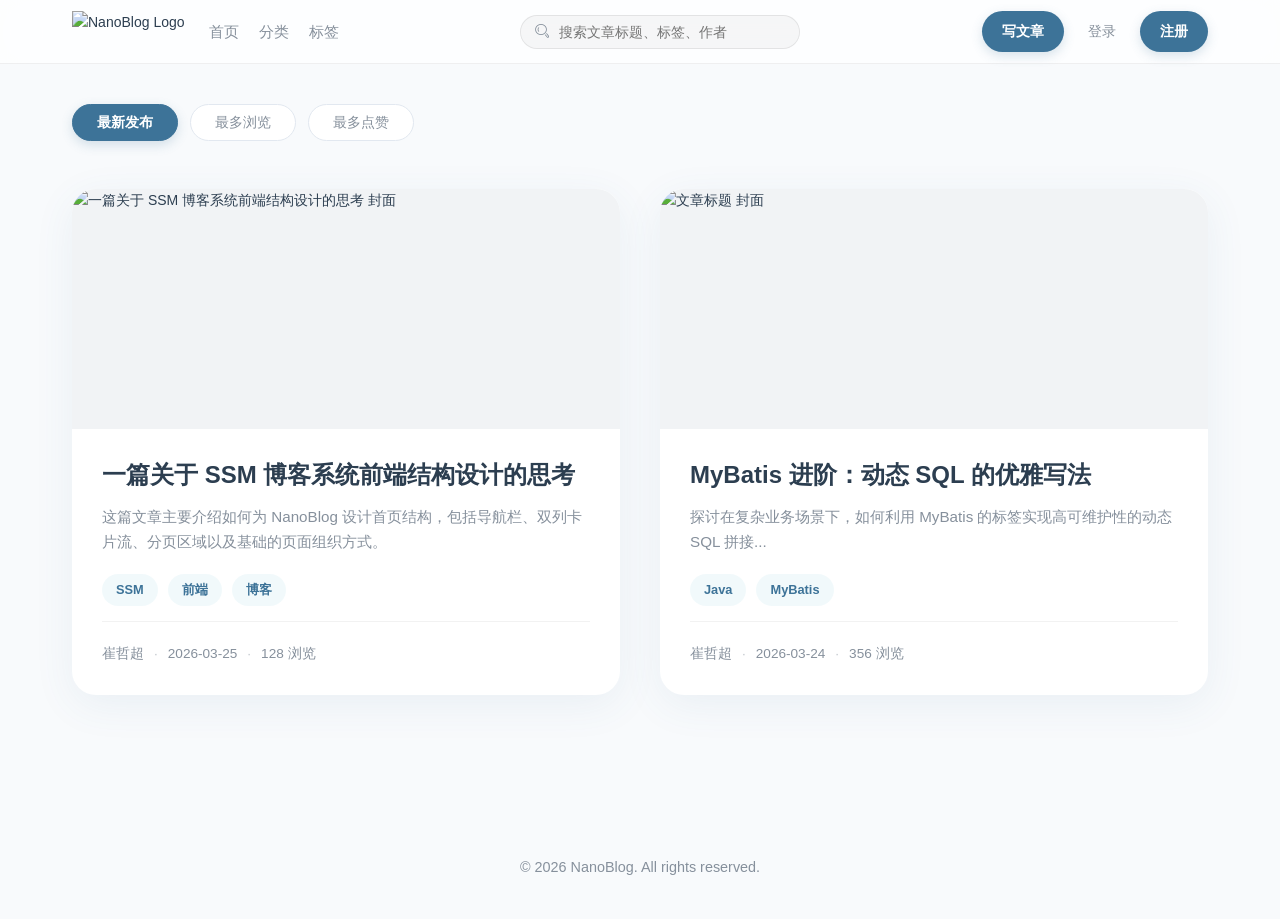
==== src/main/webapp/pages/front/index.html @ e1f53c9f "update" ====
<!DOCTYPE html>
<html lang="zh-CN">
<head>
    <meta charset="UTF-8">
    <meta name="viewport" content="width=device-width, initial-scale=1.0">
    <title>首页 - NanoBlog</title>

    <!-- 图标 -->
    <link rel="icon" href="/favicon.ico">

    <!-- Layui -->
    <link rel="stylesheet" href="../../static/lib/layui/css/layui.css">

    <!-- 自定义样式 -->
    <link rel="stylesheet" href="../../static/css/common/common.css">
    <link rel="stylesheet" href="../../static/css/front/index.css">


</head>
<body>

<header class="navbar">
    <div class="navbar-inner">
        <!-- 左侧：Logo + 导航 -->
        <div class="navbar-left">
            <a class="logo-link" href="/pages/front/index.html">
                <img src="/static/images/logo-horizontal.png" alt="NanoBlog Logo" class="logo-image">
                <span class="sr-only">NanoBlog</span>
            </a>
            <nav class="navbar-menu">
                <a href="/pages/front/index.html">首页</a>
                <a href="#">分类</a>
                <a href="#">标签</a>
            </nav>
        </div>

        <!-- 中间：搜索框 -->
        <!--<div class="navbar-center">
            <div class="search-box">
                <i class="layui-icon layui-icon-search"></i>
                <input type="text" placeholder="搜索文章标题、标签、作者">
            </div>
        </div>-->
        <div class="search-box">
            <i class="layui-icon layui-icon-search" id="searchBtn"></i>
            <input type="text" placeholder="搜索文章标题、标签、作者" id="searchInput">
        </div>

        <!-- 右侧：用户操作区 -->
        <div class="navbar-right">
            <!-- 在 editor.html 加上 active 类 -->
            <a href="/pages/front/editor.html" class="nav-button">写文章</a>

            <a href="/pages/front/login.html" class="nav-link">登录</a>
            <a href="/pages/front/register.html" class="nav-button">注册</a>
        </div>
    </div>
</header>

<!-- 主体 -->
<main class="page-main">
    <div class="page-container">

        <!-- 文章列表区域 -->
        <section class="article-section">
            <!--选择排序模式-->
            <div class="section-header">
                <div class="sort-tabs">
                    <button class="sort-btn active" data-sort="time">最新发布</button>
                    <button class="sort-btn" data-sort="view">最多浏览</button>
                    <button class="sort-btn" data-sort="like">最多点赞</button>
                </div>
            </div>

            <!-- 双列文章卡片容器(Grid -->
            <div class="article-grid">

                <!-- 单篇文章卡片 1 -->
                <article class="article-card">
                    <div class="card-cover">
                        <img src="/static/images/demo-cover.jpg" alt="一篇关于 SSM 博客系统前端结构设计的思考 封面" loading="lazy">
                    </div>

                    <div class="card-body">
                        <h2 class="card-title">
                            <!-- 将 <a> 标签移到标题内部，避免全局嵌套陷阱 -->
                            <a href="/pages/front/post.html?id=1" class="main-link">
                                一篇关于 SSM 博客系统前端结构设计的思考
                            </a>
                        </h2>

                        <p class="card-summary">
                            这篇文章主要介绍如何为 NanoBlog 设计首页结构，包括导航栏、双列卡片流、分页区域以及基础的页面组织方式。
                        </p>

                        <div class="card-tags">
                            <!-- 解除了外层 <a> 的包裹，标签可以安全地做成独立链接 -->
                            <a href="/tags/ssm" class="tag">SSM</a>
                            <a href="/tags/frontend" class="tag">前端</a>
                            <a href="/tags/blog" class="tag">博客</a>
                        </div>

                        <div class="card-meta">
                            <span class="meta-author">崔哲超</span>
                            <span class="meta-dot">·</span>
                            <!-- 使用 <time> 标签提升 SEO 语义 -->
                            <time class="meta-time" datetime="2026-03-25">2026-03-25</time>
                            <span class="meta-dot">·</span>
                            <span class="meta-view">128 浏览</span>
                        </div>
                    </div>
                </article>

                <!-- 单篇文章卡片 2 -->
                <article class="article-card">
                    <div class="card-cover">
                        <img src="/static/images/demo-cover2.jpg" alt="文章标题 封面" loading="lazy">
                    </div>
                    <div class="card-body">
                        <h2 class="card-title">
                            <a href="/pages/front/post.html?id=2" class="main-link">MyBatis 进阶：动态 SQL 的优雅写法</a>
                        </h2>
                        <p class="card-summary">探讨在复杂业务场景下，如何利用 MyBatis 的标签实现高可维护性的动态 SQL 拼接...</p>
                        <div class="card-tags">
                            <a href="/tags/java" class="tag">Java</a>
                            <a href="/tags/mybatis" class="tag">MyBatis</a>
                        </div>
                        <div class="card-meta">
                            <span class="meta-author">崔哲超</span>
                            <span class="meta-dot">·</span>
                            <time class="meta-time" datetime="2026-03-24">2026-03-24</time>
                            <span class="meta-dot">·</span>
                            <span class="meta-view">356 浏览</span>
                        </div>
                    </div>
                </article>

                <!-- 后续文章卡片由 JS 动态渲染 -->

            </div>

            <!-- 底部分页区域 -->
            <div class="pagination-wrap">
                <div id="pagination"></div>
            </div>

        </section>
    </div>
</main>

<!-- 页面底部 -->
<footer class="page-footer">
    <p>© 2026 NanoBlog. All rights reserved.</p>
</footer>

<!-- JS -->
<script src="/static/lib/layui/layui.js"></script>
<script src="/static/js/common/common.js"></script>
<script src="/static/js/front/index.js"></script>
</body>
</html>
---- src/main/webapp/static/lib/layui/css/layui.css ----
blockquote,body,button,dd,div,dl,dt,form,h1,h2,h3,h4,h5,h6,input,li,ol,p,pre,td,textarea,th,ul{margin:0;padding:0;-webkit-tap-highlight-color:rgba(0,0,0,0)}a:active,a:hover{outline:0}img{display:inline-block;border:none;vertical-align:middle}li{list-style:none}table{border-collapse:collapse;border-spacing:0}h1,h2,h3,h4,h5,h6{font-weight:700}h5,h6{font-size:100%}button,input,select,textarea{font-size:100%}button,input,optgroup,option,select,textarea{font-family:inherit;font-size:inherit;font-style:inherit;font-weight:inherit;outline:0}pre{white-space:pre-wrap;word-wrap:break-word}body{line-height:1.6;color:rgba(0,0,0,.85);font-size:14px;font-family:-apple-system,Roboto,'PingFang SC','Helvetica Neue',Arial,sans-serif,'Apple Color Emoji','Segoe UI Emoji','Segoe UI Symbol','Noto Color Emoji'}hr{height:0;line-height:0;margin:10px 0;padding:0;border:none;border-bottom:1px solid #eee;clear:both;overflow:hidden;background:0 0}a{color:#333;text-decoration:none}a cite{font-style:normal}.layui-border-box,.layui-border-box *{box-sizing:border-box}.layui-box,.layui-box *{box-sizing:content-box}.layui-clear{clear:both}.layui-clear:after{content:'\20';clear:both;display:block;height:0}.layui-clear-space{word-spacing:-5px}.layui-inline{position:relative;display:inline-block;vertical-align:middle}.layui-edge{position:relative;display:inline-block;vertical-align:middle;width:0;height:0;border-width:6px;border-style:dashed;border-color:transparent;overflow:hidden}.layui-edge-top{top:-4px;border-bottom-color:#999;border-bottom-style:solid}.layui-edge-right{border-left-color:#999;border-left-style:solid}.layui-edge-bottom{top:2px;border-top-color:#999;border-top-style:solid}.layui-edge-left{border-right-color:#999;border-right-style:solid}.layui-elip,.layui-ellip{text-overflow:ellipsis;overflow:hidden;white-space:nowrap}.layui-disabled,.layui-icon,.layui-unselect{-webkit-user-select:none;-moz-user-select:none;-ms-user-select:none;user-select:none}.layui-disabled,.layui-disabled:hover{color:#d2d2d2!important;cursor:not-allowed!important}.layui-circle{border-radius:100%}.layui-show{display:block!important}.layui-hide{display:none!important}.layui-show-v{visibility:visible!important}.layui-hide-v{visibility:hidden!important}@font-face{font-family:layui-icon;src:url(../font/iconfont.eot?v=293);src:url(../font/iconfont.eot?v=293#iefix) format('embedded-opentype'),url(../font/iconfont.woff2?v=293) format('woff2'),url(../font/iconfont.woff?v=293) format('woff'),url(../font/iconfont.ttf?v=293) format('truetype'),url(../font/iconfont.svg?v=293#layui-icon) format('svg')}.layui-icon{font-family:layui-icon!important;font-size:16px;font-style:normal;-webkit-font-smoothing:antialiased;-moz-osx-font-smoothing:grayscale}.layui-icon-sound:before{content:'\e69d'}.layui-icon-bot:before{content:'\e7d6'}.layui-icon-leaf:before{content:'\e701'}.layui-icon-folder:before{content:'\eabe'}.layui-icon-folder-open:before{content:'\eac1'}.layui-icon-gitee:before{content:'\e69b'}.layui-icon-github:before{content:'\e6a7'}.layui-icon-disabled:before{content:'\e6cc'}.layui-icon-moon:before{content:'\e6c2'}.layui-icon-error:before{content:'\e693'}.layui-icon-success:before{content:'\e697'}.layui-icon-question:before{content:'\e699'}.layui-icon-lock:before{content:'\e69a'}.layui-icon-eye:before{content:'\e695'}.layui-icon-eye-invisible:before{content:'\e696'}.layui-icon-backspace:before{content:'\e694'}.layui-icon-tips-fill:before{content:'\eb2e'}.layui-icon-test:before{content:'\e692'}.layui-icon-clear:before{content:'\e788'}.layui-icon-heart-fill:before{content:'\e68f'}.layui-icon-light:before{content:'\e748'}.layui-icon-music:before{content:'\e690'}.layui-icon-time:before{content:'\e68d'}.layui-icon-ie:before{content:'\e7bb'}.layui-icon-firefox:before{content:'\e686'}.layui-icon-at:before{content:'\e687'}.layui-icon-bluetooth:before{content:'\e689'}.layui-icon-chrome:before{content:'\e68a'}.layui-icon-edge:before{content:'\e68b'}.layui-icon-heart:before{content:'\e68c'}.layui-icon-key:before{content:'\e683'}.layui-icon-android:before{content:'\e684'}.layui-icon-mike:before{content:'\e6dc'}.layui-icon-mute:before{content:'\e685'}.layui-icon-gift:before{content:'\e627'}.layui-icon-windows:before{content:'\e67f'}.layui-icon-ios:before{content:'\e680'}.layui-icon-logout:before{content:'\e682'}.layui-icon-wifi:before{content:'\e7e0'}.layui-icon-rss:before{content:'\e808'}.layui-icon-email:before{content:'\e618'}.layui-icon-reduce-circle:before{content:'\e616'}.layui-icon-transfer:before{content:'\e691'}.layui-icon-service:before{content:'\e626'}.layui-icon-addition:before{content:'\e624'}.layui-icon-subtraction:before{content:'\e67e'}.layui-icon-slider:before{content:'\e714'}.layui-icon-print:before{content:'\e66d'}.layui-icon-export:before{content:'\e67d'}.layui-icon-cols:before{content:'\e610'}.layui-icon-screen-full:before{content:'\e622'}.layui-icon-screen-restore:before{content:'\e758'}.layui-icon-rate-half:before{content:'\e6c9'}.layui-icon-rate-solid:before{content:'\e67a'}.layui-icon-rate:before{content:'\e67b'}.layui-icon-cellphone:before{content:'\e678'}.layui-icon-vercode:before{content:'\e679'}.layui-icon-login-weibo:before{content:'\e675'}.layui-icon-login-qq:before{content:'\e676'}.layui-icon-login-wechat:before{content:'\e677'}.layui-icon-username:before{content:'\e66f'}.layui-icon-password:before{content:'\e673'}.layui-icon-refresh-3:before{content:'\e9aa'}.layui-icon-auz:before{content:'\e672'}.layui-icon-shrink-right:before{content:'\e668'}.layui-icon-spread-left:before{content:'\e66b'}.layui-icon-snowflake:before{content:'\e6b1'}.layui-icon-tips:before{content:'\e702'}.layui-icon-note:before{content:'\e66e'}.layui-icon-senior:before{content:'\e674'}.layui-icon-refresh-1:before{content:'\e666'}.layui-icon-refresh:before{content:'\e669'}.layui-icon-flag:before{content:'\e66c'}.layui-icon-theme:before{content:'\e66a'}.layui-icon-notice:before{content:'\e667'}.layui-icon-console:before{content:'\e665'}.layui-icon-website:before{content:'\e7ae'}.layui-icon-face-surprised:before{content:'\e664'}.layui-icon-set:before{content:'\e716'}.layui-icon-template:before{content:'\e663'}.layui-icon-app:before{content:'\e653'}.layui-icon-template-1:before{content:'\e656'}.layui-icon-home:before{content:'\e68e'}.layui-icon-female:before{content:'\e661'}.layui-icon-male:before{content:'\e662'}.layui-icon-tread:before{content:'\e6c5'}.layui-icon-praise:before{content:'\e6c6'}.layui-icon-rmb:before{content:'\e65e'}.layui-icon-more:before{content:'\e65f'}.layui-icon-camera:before{content:'\e660'}.layui-icon-cart-simple:before{content:'\e698'}.layui-icon-face-cry:before{content:'\e69c'}.layui-icon-face-smile:before{content:'\e6af'}.layui-icon-survey:before{content:'\e6b2'}.layui-icon-read:before{content:'\e705'}.layui-icon-location:before{content:'\e715'}.layui-icon-dollar:before{content:'\e659'}.layui-icon-diamond:before{content:'\e735'}.layui-icon-return:before{content:'\e65c'}.layui-icon-camera-fill:before{content:'\e65d'}.layui-icon-fire:before{content:'\e756'}.layui-icon-more-vertical:before{content:'\e671'}.layui-icon-cart:before{content:'\e657'}.layui-icon-star-fill:before{content:'\e658'}.layui-icon-prev:before{content:'\e65a'}.layui-icon-next:before{content:'\e65b'}.layui-icon-upload:before{content:'\e67c'}.layui-icon-upload-drag:before{content:'\e681'}.layui-icon-user:before{content:'\e770'}.layui-icon-file-b:before{content:'\e655'}.layui-icon-component:before{content:'\e857'}.layui-icon-find-fill:before{content:'\e670'}.layui-icon-loading:before{content:'\e63d'}.layui-icon-loading-1:before{content:'\e63e'}.layui-icon-add-1:before{content:'\e654'}.layui-icon-pause:before{content:'\e651'}.layui-icon-play:before{content:'\e652'}.layui-icon-video:before{content:'\e6ed'}.layui-icon-headset:before{content:'\e6fc'}.layui-icon-voice:before{content:'\e688'}.layui-icon-speaker:before{content:'\e645'}.layui-icon-fonts-del:before{content:'\e64f'}.layui-icon-fonts-html:before{content:'\e64b'}.layui-icon-fonts-code:before{content:'\e64e'}.layui-icon-fonts-strong:before{content:'\e62b'}.layui-icon-unlink:before{content:'\e64d'}.layui-icon-picture:before{content:'\e64a'}.layui-icon-link:before{content:'\e64c'}.layui-icon-face-smile-b:before{content:'\e650'}.layui-icon-align-center:before{content:'\e647'}.layui-icon-align-right:before{content:'\e648'}.layui-icon-align-left:before{content:'\e649'}.layui-icon-fonts-u:before{content:'\e646'}.layui-icon-fonts-i:before{content:'\e644'}.layui-icon-tabs:before{content:'\e62a'}.layui-icon-circle:before{content:'\e63f'}.layui-icon-radio:before{content:'\e643'}.layui-icon-share:before{content:'\e641'}.layui-icon-edit:before{content:'\e642'}.layui-icon-delete:before{content:'\e640'}.layui-icon-engine:before{content:'\e628'}.layui-icon-chart-screen:before{content:'\e629'}.layui-icon-chart:before{content:'\e62c'}.layui-icon-table:before{content:'\e62d'}.layui-icon-tree:before{content:'\e62e'}.layui-icon-upload-circle:before{content:'\e62f'}.layui-icon-templeate-1:before{content:'\e630'}.layui-icon-util:before{content:'\e631'}.layui-icon-layouts:before{content:'\e632'}.layui-icon-prev-circle:before{content:'\e633'}.layui-icon-carousel:before{content:'\e634'}.layui-icon-code-circle:before{content:'\e635'}.layui-icon-water:before{content:'\e636'}.layui-icon-date:before{content:'\e637'}.layui-icon-layer:before{content:'\e638'}.layui-icon-fonts-clear:before{content:'\e639'}.layui-icon-dialogue:before{content:'\e63a'}.layui-icon-cellphone-fine:before{content:'\e63b'}.layui-icon-form:before{content:'\e63c'}.layui-icon-file:before{content:'\e621'}.layui-icon-triangle-r:before{content:'\e623'}.layui-icon-triangle-d:before{content:'\e625'}.layui-icon-set-sm:before{content:'\e620'}.layui-icon-add-circle:before{content:'\e61f'}.layui-icon-layim-download:before{content:'\e61e'}.layui-icon-layim-uploadfile:before{content:'\e61d'}.layui-icon-404:before{content:'\e61c'}.layui-icon-about:before{content:'\e60b'}.layui-icon-layim-theme:before{content:'\e61b'}.layui-icon-down:before{content:'\e61a'}.layui-icon-up:before{content:'\e619'}.layui-icon-circle-dot:before{content:'\e617'}.layui-icon-set-fill:before{content:'\e614'}.layui-icon-search:before{content:'\e615'}.layui-icon-friends:before{content:'\e612'}.layui-icon-group:before{content:'\e613'}.layui-icon-reply-fill:before{content:'\e611'}.layui-icon-menu-fill:before{content:'\e60f'}.layui-icon-face-smile-fine:before{content:'\e60c'}.layui-icon-picture-fine:before{content:'\e60d'}.layui-icon-log:before{content:'\e60e'}.layui-icon-list:before{content:'\e60a'}.layui-icon-release:before{content:'\e609'}.layui-icon-add-circle-fine:before{content:'\e608'}.layui-icon-ok:before{content:'\e605'}.layui-icon-help:before{content:'\e607'}.layui-icon-chat:before{content:'\e606'}.layui-icon-top:before{content:'\e604'}.layui-icon-right:before{content:'\e602'}.layui-icon-left:before{content:'\e603'}.layui-icon-star:before{content:'\e600'}.layui-icon-download-circle:before{content:'\e601'}.layui-icon-close:before{content:'\1006'}.layui-icon-close-fill:before{content:'\1007'}.layui-icon-ok-circle:before{content:'\1005'}.layui-main{position:relative;width:1160px;margin:0 auto}.layui-header{position:relative;z-index:1000;height:60px}.layui-header a:hover{-webkit-transition:all .5s;transition:all .5s}.layui-side{position:fixed;left:0;top:0;bottom:0;z-index:999;width:200px;overflow-x:hidden}.layui-side-scroll{position:relative;width:220px;height:100%;overflow-x:hidden}.layui-body{position:relative;left:200px;right:0;top:0;bottom:0;width:auto;box-sizing:border-box}.layui-layout-body{overflow-x:hidden}.layui-layout-admin .layui-header{position:fixed;top:0;left:0;right:0;background-color:#23292e}.layui-layout-admin .layui-side{top:60px;width:200px;overflow-x:hidden}.layui-layout-admin .layui-body{position:absolute;top:60px;padding-bottom:44px}.layui-layout-admin .layui-main{width:auto;margin:0 15px}.layui-layout-admin .layui-footer{position:fixed;left:200px;right:0;bottom:0;z-index:990;height:44px;line-height:44px;padding:0 15px;box-shadow:-1px 0 4px rgb(0 0 0 / 12%);background-color:#fafafa}.layui-layout-admin .layui-logo{position:absolute;left:0;top:0;width:200px;height:100%;line-height:60px;text-align:center;color:#16baaa;font-size:16px;box-shadow:0 1px 2px 0 rgb(0 0 0 / 15%)}.layui-layout-admin .layui-header .layui-nav{background:0 0}.layui-layout-left{position:absolute!important;left:200px;top:0}.layui-layout-right{position:absolute!important;right:0;top:0}.layui-container{position:relative;margin:0 auto;box-sizing:border-box}.layui-fluid{position:relative;margin:0 auto;padding:0 15px}.layui-row:after,.layui-row:before{content:'';display:block;clear:both}.layui-col-lg1,.layui-col-lg10,.layui-col-lg11,.layui-col-lg12,.layui-col-lg2,.layui-col-lg3,.layui-col-lg4,.layui-col-lg5,.layui-col-lg6,.layui-col-lg7,.layui-col-lg8,.layui-col-lg9,.layui-col-md1,.layui-col-md10,.layui-col-md11,.layui-col-md12,.layui-col-md2,.layui-col-md3,.layui-col-md4,.layui-col-md5,.layui-col-md6,.layui-col-md7,.layui-col-md8,.layui-col-md9,.layui-col-sm1,.layui-col-sm10,.layui-col-sm11,.layui-col-sm12,.layui-col-sm2,.layui-col-sm3,.layui-col-sm4,.layui-col-sm5,.layui-col-sm6,.layui-col-sm7,.layui-col-sm8,.layui-col-sm9,.layui-col-xl1,.layui-col-xl10,.layui-col-xl11,.layui-col-xl12,.layui-col-xl2,.layui-col-xl3,.layui-col-xl4,.layui-col-xl5,.layui-col-xl6,.layui-col-xl7,.layui-col-xl8,.layui-col-xl9,.layui-col-xs1,.layui-col-xs10,.layui-col-xs11,.layui-col-xs12,.layui-col-xs2,.layui-col-xs3,.layui-col-xs4,.layui-col-xs5,.layui-col-xs6,.layui-col-xs7,.layui-col-xs8,.layui-col-xs9{position:relative;display:block;box-sizing:border-box}.layui-col-xs1,.layui-col-xs10,.layui-col-xs11,.layui-col-xs12,.layui-col-xs2,.layui-col-xs3,.layui-col-xs4,.layui-col-xs5,.layui-col-xs6,.layui-col-xs7,.layui-col-xs8,.layui-col-xs9{float:left}.layui-col-xs1{width:8.33333333%}.layui-col-xs2{width:16.66666667%}.layui-col-xs3{width:25%}.layui-col-xs4{width:33.33333333%}.layui-col-xs5{width:41.66666667%}.layui-col-xs6{width:50%}.layui-col-xs7{width:58.33333333%}.layui-col-xs8{width:66.66666667%}.layui-col-xs9{width:75%}.layui-col-xs10{width:83.33333333%}.layui-col-xs11{width:91.66666667%}.layui-col-xs12{width:100%}.layui-col-xs-offset1{margin-left:8.33333333%}.layui-col-xs-offset2{margin-left:16.66666667%}.layui-col-xs-offset3{margin-left:25%}.layui-col-xs-offset4{margin-left:33.33333333%}.layui-col-xs-offset5{margin-left:41.66666667%}.layui-col-xs-offset6{margin-left:50%}.layui-col-xs-offset7{margin-left:58.33333333%}.layui-col-xs-offset8{margin-left:66.66666667%}.layui-col-xs-offset9{margin-left:75%}.layui-col-xs-offset10{margin-left:83.33333333%}.layui-col-xs-offset11{margin-left:91.66666667%}.layui-col-xs-offset12{margin-left:100%}@media screen and (max-width:767.98px){.layui-container{padding:0 15px}.layui-hide-xs{display:none!important}.layui-show-xs-block{display:block!important}.layui-show-xs-inline{display:inline!important}.layui-show-xs-inline-block{display:inline-block!important}}@media screen and (min-width:768px){.layui-container{width:720px}.layui-hide-sm{display:none!important}.layui-show-sm-block{display:block!important}.layui-show-sm-inline{display:inline!important}.layui-show-sm-inline-block{display:inline-block!important}.layui-col-sm1,.layui-col-sm10,.layui-col-sm11,.layui-col-sm12,.layui-col-sm2,.layui-col-sm3,.layui-col-sm4,.layui-col-sm5,.layui-col-sm6,.layui-col-sm7,.layui-col-sm8,.layui-col-sm9{float:left}.layui-col-sm1{width:8.33333333%}.layui-col-sm2{width:16.66666667%}.layui-col-sm3{width:25%}.layui-col-sm4{width:33.33333333%}.layui-col-sm5{width:41.66666667%}.layui-col-sm6{width:50%}.layui-col-sm7{width:58.33333333%}.layui-col-sm8{width:66.66666667%}.layui-col-sm9{width:75%}.layui-col-sm10{width:83.33333333%}.layui-col-sm11{width:91.66666667%}.layui-col-sm12{width:100%}.layui-col-sm-offset1{margin-left:8.33333333%}.layui-col-sm-offset2{margin-left:16.66666667%}.layui-col-sm-offset3{margin-left:25%}.layui-col-sm-offset4{margin-left:33.33333333%}.layui-col-sm-offset5{margin-left:41.66666667%}.layui-col-sm-offset6{margin-left:50%}.layui-col-sm-offset7{margin-left:58.33333333%}.layui-col-sm-offset8{margin-left:66.66666667%}.layui-col-sm-offset9{margin-left:75%}.layui-col-sm-offset10{margin-left:83.33333333%}.layui-col-sm-offset11{margin-left:91.66666667%}.layui-col-sm-offset12{margin-left:100%}}@media screen and (min-width:992px){.layui-container{width:960px}.layui-hide-md{display:none!important}.layui-show-md-block{display:block!important}.layui-show-md-inline{display:inline!important}.layui-show-md-inline-block{display:inline-block!important}.layui-col-md1,.layui-col-md10,.layui-col-md11,.layui-col-md12,.layui-col-md2,.layui-col-md3,.layui-col-md4,.layui-col-md5,.layui-col-md6,.layui-col-md7,.layui-col-md8,.layui-col-md9{float:left}.layui-col-md1{width:8.33333333%}.layui-col-md2{width:16.66666667%}.layui-col-md3{width:25%}.layui-col-md4{width:33.33333333%}.layui-col-md5{width:41.66666667%}.layui-col-md6{width:50%}.layui-col-md7{width:58.33333333%}.layui-col-md8{width:66.66666667%}.layui-col-md9{width:75%}.layui-col-md10{width:83.33333333%}.layui-col-md11{width:91.66666667%}.layui-col-md12{width:100%}.layui-col-md-offset1{margin-left:8.33333333%}.layui-col-md-offset2{margin-left:16.66666667%}.layui-col-md-offset3{margin-left:25%}.layui-col-md-offset4{margin-left:33.33333333%}.layui-col-md-offset5{margin-left:41.66666667%}.layui-col-md-offset6{margin-left:50%}.layui-col-md-offset7{margin-left:58.33333333%}.layui-col-md-offset8{margin-left:66.66666667%}.layui-col-md-offset9{margin-left:75%}.layui-col-md-offset10{margin-left:83.33333333%}.layui-col-md-offset11{margin-left:91.66666667%}.layui-col-md-offset12{margin-left:100%}}@media screen and (min-width:1200px){.layui-container{width:1150px}.layui-hide-lg{display:none!important}.layui-show-lg-block{display:block!important}.layui-show-lg-inline{display:inline!important}.layui-show-lg-inline-block{display:inline-block!important}.layui-col-lg1,.layui-col-lg10,.layui-col-lg11,.layui-col-lg12,.layui-col-lg2,.layui-col-lg3,.layui-col-lg4,.layui-col-lg5,.layui-col-lg6,.layui-col-lg7,.layui-col-lg8,.layui-col-lg9{float:left}.layui-col-lg1{width:8.33333333%}.layui-col-lg2{width:16.66666667%}.layui-col-lg3{width:25%}.layui-col-lg4{width:33.33333333%}.layui-col-lg5{width:41.66666667%}.layui-col-lg6{width:50%}.layui-col-lg7{width:58.33333333%}.layui-col-lg8{width:66.66666667%}.layui-col-lg9{width:75%}.layui-col-lg10{width:83.33333333%}.layui-col-lg11{width:91.66666667%}.layui-col-lg12{width:100%}.layui-col-lg-offset1{margin-left:8.33333333%}.layui-col-lg-offset2{margin-left:16.66666667%}.layui-col-lg-offset3{margin-left:25%}.layui-col-lg-offset4{margin-left:33.33333333%}.layui-col-lg-offset5{margin-left:41.66666667%}.layui-col-lg-offset6{margin-left:50%}.layui-col-lg-offset7{margin-left:58.33333333%}.layui-col-lg-offset8{margin-left:66.66666667%}.layui-col-lg-offset9{margin-left:75%}.layui-col-lg-offset10{margin-left:83.33333333%}.layui-col-lg-offset11{margin-left:91.66666667%}.layui-col-lg-offset12{margin-left:100%}}@media screen and (min-width:1400px){.layui-container{width:1330px}.layui-hide-xl{display:none!important}.layui-show-xl-block{display:block!important}.layui-show-xl-inline{display:inline!important}.layui-show-xl-inline-block{display:inline-block!important}.layui-col-xl1,.layui-col-xl10,.layui-col-xl11,.layui-col-xl12,.layui-col-xl2,.layui-col-xl3,.layui-col-xl4,.layui-col-xl5,.layui-col-xl6,.layui-col-xl7,.layui-col-xl8,.layui-col-xl9{float:left}.layui-col-xl1{width:8.33333333%}.layui-col-xl2{width:16.66666667%}.layui-col-xl3{width:25%}.layui-col-xl4{width:33.33333333%}.layui-col-xl5{width:41.66666667%}.layui-col-xl6{width:50%}.layui-col-xl7{width:58.33333333%}.layui-col-xl8{width:66.66666667%}.layui-col-xl9{width:75%}.layui-col-xl10{width:83.33333333%}.layui-col-xl11{width:91.66666667%}.layui-col-xl12{width:100%}.layui-col-xl-offset1{margin-left:8.33333333%}.layui-col-xl-offset2{margin-left:16.66666667%}.layui-col-xl-offset3{margin-left:25%}.layui-col-xl-offset4{margin-left:33.33333333%}.layui-col-xl-offset5{margin-left:41.66666667%}.layui-col-xl-offset6{margin-left:50%}.layui-col-xl-offset7{margin-left:58.33333333%}.layui-col-xl-offset8{margin-left:66.66666667%}.layui-col-xl-offset9{margin-left:75%}.layui-col-xl-offset10{margin-left:83.33333333%}.layui-col-xl-offset11{margin-left:91.66666667%}.layui-col-xl-offset12{margin-left:100%}}.layui-col-space1{margin:-.5px}.layui-col-space1>*{padding:.5px}.layui-col-space2{margin:-1px}.layui-col-space2>*{padding:1px}.layui-col-space4{margin:-2px}.layui-col-space4>*{padding:2px}.layui-col-space5{margin:-2.5px}.layui-col-space5>*{padding:2.5px}.layui-col-space6{margin:-3px}.layui-col-space6>*{padding:3px}.layui-col-space8{margin:-4px}.layui-col-space8>*{padding:4px}.layui-col-space10{margin:-5px}.layui-col-space10>*{padding:5px}.layui-col-space12{margin:-6px}.layui-col-space12>*{padding:6px}.layui-col-space14{margin:-7px}.layui-col-space14>*{padding:7px}.layui-col-space15{margin:-7.5px}.layui-col-space15>*{padding:7.5px}.layui-col-space16{margin:-8px}.layui-col-space16>*{padding:8px}.layui-col-space18{margin:-9px}.layui-col-space18>*{padding:9px}.layui-col-space20{margin:-10px}.layui-col-space20>*{padding:10px}.layui-col-space22{margin:-11px}.layui-col-space22>*{padding:11px}.layui-col-space24{margin:-12px}.layui-col-space24>*{padding:12px}.layui-col-space25{margin:-12.5px}.layui-col-space25>*{padding:12.5px}.layui-col-space26{margin:-13px}.layui-col-space26>*{padding:13px}.layui-col-space28{margin:-14px}.layui-col-space28>*{padding:14px}.layui-col-space30{margin:-15px}.layui-col-space30>*{padding:15px}.layui-col-space32{margin:-16px}.layui-col-space32>*{padding:16px}.layui-padding-1{padding:4px!important}.layui-padding-2{padding:8px!important}.layui-padding-3{padding:16px!important}.layui-padding-4{padding:32px!important}.layui-padding-5{padding:48px!important}.layui-margin-1{margin:4px!important}.layui-margin-2{margin:8px!important}.layui-margin-3{margin:16px!important}.layui-margin-4{margin:32px!important}.layui-margin-5{margin:48px!important}.layui-btn,.layui-input,.layui-select,.layui-textarea,.layui-upload-button{outline:0;-webkit-appearance:none;-moz-appearance:none;appearance:none;-webkit-transition:all .3s;transition:all .3s;box-sizing:border-box}.layui-elem-quote{margin-bottom:10px;padding:15px;line-height:1.8;border-left:5px solid #16b777;border-radius:0 2px 2px 0;background-color:#fafafa}.layui-quote-nm{border-style:solid;border-width:1px;border-left-width:5px;background:0 0}.layui-elem-field{margin-bottom:10px;padding:0;border-width:1px;border-style:solid}.layui-elem-field legend{margin-left:20px;padding:0 10px;font-size:20px}.layui-field-title{margin:16px 0;border-width:0;border-top-width:1px}.layui-field-box{padding:15px}.layui-field-title .layui-field-box{padding:10px 0}.layui-progress{position:relative;height:6px;border-radius:20px;background-color:#eee}.layui-progress-bar{position:absolute;left:0;top:0;width:0;max-width:100%;height:6px;border-radius:20px;text-align:right;background-color:#16b777;-webkit-transition:all .3s;transition:all .3s}.layui-progress-big,.layui-progress-big .layui-progress-bar{height:18px;line-height:18px}.layui-progress-text{position:relative;top:-20px;line-height:18px;font-size:12px;color:#5f5f5f}.layui-progress-big .layui-progress-text{position:static;padding:0 10px;color:#fff}.layui-collapse{border-width:1px;border-style:solid;border-radius:2px}.layui-colla-content,.layui-colla-item{border-top-width:1px;border-top-style:solid}.layui-colla-item:first-child{border-top:none}.layui-colla-title{position:relative;height:42px;line-height:42px;padding:0 15px 0 35px;color:#333;background-color:#fafafa;cursor:pointer;font-size:14px;overflow:hidden}.layui-colla-content{display:none;padding:10px 15px;line-height:1.6;color:#5f5f5f}.layui-colla-icon{position:absolute;left:15px;top:50%;margin-top:-7px;font-size:14px;line-height:normal;transition:all .2s}.layui-colla-item.layui-show>.layui-colla-title .layui-colla-icon{transform:rotate(90deg)}.layui-colla-item.layui-show>.layui-colla-content{display:block}.layui-card{margin-bottom:15px;border-radius:2px;background-color:#fff;box-shadow:0 1px 2px 0 rgba(0,0,0,.05)}.layui-card:last-child{margin-bottom:0}.layui-card-body,.layui-card-header{position:relative;padding:10px 15px}.layui-card-header{border-bottom:1px solid #f8f8f8;color:#333;border-radius:2px 2px 0 0;font-size:14px}.layui-card-body .layui-table{margin:5px 0}.layui-card .layui-tab{margin:0}.layui-panel{position:relative;border-width:1px;border-style:solid;border-radius:2px;box-shadow:1px 1px 4px rgb(0 0 0 / 8%);background-color:#fff;color:#5f5f5f}.layui-panel-window{position:relative;padding:15px;border-radius:0;border-top:5px solid #eee;background-color:#fff}.layui-auxiliar-moving{position:fixed;left:0;right:0;top:0;bottom:0;width:100%;height:100%;background:0 0;z-index:9999999999;-moz-user-select:none;-webkit-user-select:none;-ms-user-select:none;user-select:none}.layui-scrollbar-hide{overflow:hidden!important}.layui-bg-red{background-color:#ff5722!important;color:#fff!important}.layui-bg-orange{background-color:#ffb800!important;color:#fff!important}.layui-bg-green{background-color:#16baaa!important;color:#fff!important}.layui-bg-cyan{background-color:#2f4056!important;color:#fff!important}.layui-bg-blue{background-color:#1e9fff!important;color:#fff!important}.layui-bg-purple{background-color:#a233c6!important;color:#fff!important}.layui-bg-black{background-color:#2f363c!important;color:#fff!important}.layui-bg-gray{background-color:#fafafa!important;color:#5f5f5f!important}.layui-badge-rim,.layui-border,.layui-colla-content,.layui-colla-item,.layui-collapse,.layui-elem-field,.layui-form-pane .layui-form-item[pane],.layui-form-pane .layui-form-label,.layui-input,.layui-input-split,.layui-panel,.layui-quote-nm,.layui-select,.layui-tab-bar,.layui-tab-card,.layui-tab-title,.layui-tab-title .layui-this:after,.layui-textarea{border-color:#eee}.layui-border{border-width:1px;border-style:solid;color:#5f5f5f!important}.layui-border-red{border-width:1px;border-style:solid;border-color:#ff5722!important;color:#ff5722!important}.layui-border-orange{border-width:1px;border-style:solid;border-color:#ffb800!important;color:#ffb800!important}.layui-border-green{border-width:1px;border-style:solid;border-color:#16baaa!important;color:#16baaa!important}.layui-border-cyan{border-width:1px;border-style:solid;border-color:#2f4056!important;color:#2f4056!important}.layui-border-blue{border-width:1px;border-style:solid;border-color:#1e9fff!important;color:#1e9fff!important}.layui-border-purple{border-width:1px;border-style:solid;border-color:#a233c6!important;color:#a233c6!important}.layui-border-black{border-width:1px;border-style:solid;border-color:#2f363c!important;color:#2f363c!important}hr.layui-border-black,hr.layui-border-blue,hr.layui-border-cyan,hr.layui-border-green,hr.layui-border-orange,hr.layui-border-purple,hr.layui-border-red{border-width:0 0 1px}.layui-timeline-item:before{background-color:#eee}.layui-text{line-height:1.8;font-size:14px}.layui-text h1{margin:32px 0;font-size:32px}.layui-text h2{margin:24px 0;font-size:24px}.layui-text h3{margin:16px 0;font-size:18px}.layui-text h4{margin:11px 0;font-size:16px}.layui-text h5{margin:11px 0;font-size:14px}.layui-text h6{margin:11px 0;font-size:13px}.layui-text p{margin:15px 0}.layui-text p:first-child{margin-top:0}.layui-text p:last-child{margin-bottom:0}.layui-text hr{margin:15px 0}.layui-text ol,.layui-text ul{padding-left:15px}.layui-text ul li{margin-top:5px;list-style-type:disc}.layui-text ol li{margin-top:5px;list-style-type:decimal}.layui-text ol ul>li,.layui-text ul ul>li{list-style-type:disc}.layui-text ol li>p:first-child,.layui-text ul li>p:first-child{margin-top:0;margin-bottom:0}.layui-text :where(a:not(.layui-btn)){color:#01aaed}.layui-text :where(a:not(.layui-btn):hover){text-decoration:underline}.layui-text blockquote:not(.layui-elem-quote){margin:15px 0;padding:5px 15px;border-left:5px solid #eee}.layui-text pre>code:not(.layui-code){display:block;padding:15px;font-family:'Courier New',Consolas,'Lucida Console',monospace}.layui-text-em,.layui-word-aux{color:#999!important;padding-left:5px!important;padding-right:5px!important}.layui-font-12{font-size:12px!important}.layui-font-13{font-size:13px!important}.layui-font-14{font-size:14px!important}.layui-font-16{font-size:16px!important}.layui-font-18{font-size:18px!important}.layui-font-20{font-size:20px!important}.layui-font-22{font-size:22px!important}.layui-font-24{font-size:24px!important}.layui-font-26{font-size:26px!important}.layui-font-28{font-size:28px!important}.layui-font-30{font-size:30px!important}.layui-font-32{font-size:32px!important}.layui-font-red{color:#ff5722!important}.layui-font-orange{color:#ffb800!important}.layui-font-green{color:#16baaa!important}.layui-font-cyan{color:#2f4056!important}.layui-font-blue{color:#01aaed!important}.layui-font-purple{color:#a233c6!important}.layui-font-black{color:#000!important}.layui-font-gray{color:#c2c2c2!important}.layui-btn{display:inline-block;vertical-align:middle;height:38px;line-height:36px;border:1px solid transparent;padding:0 18px;background-color:#16baaa;color:#fff;white-space:nowrap;text-align:center;font-size:14px;border-radius:2px;cursor:pointer;-webkit-user-select:none;-moz-user-select:none;-ms-user-select:none;user-select:none}.layui-btn:hover{opacity:.8;filter:alpha(opacity=80);color:#fff}.layui-btn:active{opacity:1;filter:alpha(opacity=100)}.layui-btn+.layui-btn{margin-left:10px}.layui-btn-container{word-spacing:-5px}.layui-btn-container .layui-btn{margin-right:10px;margin-bottom:10px;word-spacing:normal}.layui-btn-container .layui-btn+.layui-btn{margin-left:0}.layui-table .layui-btn-container .layui-btn{margin-bottom:9px}.layui-btn-radius{border-radius:100px}.layui-btn .layui-icon{padding:0 2px;vertical-align:middle\0;vertical-align:bottom}.layui-btn-primary{border-color:#d2d2d2;background:0 0;color:#5f5f5f}.layui-btn-primary:hover{border-color:#16baaa;color:#333}.layui-btn-normal{background-color:#1e9fff}.layui-btn-warm{background-color:#ffb800}.layui-btn-danger{background-color:#ff5722}.layui-btn-checked{background-color:#16b777}.layui-btn-disabled,.layui-btn-disabled:active,.layui-btn-disabled:hover{border-color:#eee!important;background-color:#fbfbfb!important;color:#d2d2d2!important;cursor:not-allowed!important;opacity:1}.layui-btn-lg{height:44px;line-height:42px;padding:0 25px;font-size:16px}.layui-btn-sm{height:30px;line-height:28px;padding:0 10px;font-size:12px}.layui-btn-xs{height:22px;line-height:20px;padding:0 5px;font-size:12px}.layui-btn-xs i{font-size:12px!important}.layui-btn-group{display:inline-block;vertical-align:middle;font-size:0}.layui-btn-group .layui-btn{margin-left:0!important;margin-right:0!important;border-left:1px solid rgba(255,255,255,.5);border-radius:0}.layui-btn-group .layui-btn-primary{border-left:none}.layui-btn-group .layui-btn-primary:hover{border-color:#d2d2d2;color:#16baaa}.layui-btn-group .layui-btn:first-child{border-left:none;border-radius:2px 0 0 2px}.layui-btn-group .layui-btn-primary:first-child{border-left:1px solid #d2d2d2}.layui-btn-group .layui-btn:last-child{border-radius:0 2px 2px 0}.layui-btn-group .layui-btn+.layui-btn{margin-left:0}.layui-btn-group+.layui-btn-group{margin-left:10px}.layui-btn-fluid{width:100%}.layui-input,.layui-select,.layui-textarea{height:38px;line-height:1.3;line-height:38px\9;border-width:1px;border-style:solid;background-color:#fff;color:rgba(0,0,0,.85);border-radius:2px}.layui-input::-webkit-input-placeholder,.layui-select::-webkit-input-placeholder,.layui-textarea::-webkit-input-placeholder{line-height:1.3}.layui-input,.layui-textarea{display:block;width:100%;padding-left:10px}.layui-input:hover,.layui-textarea:hover{border-color:#d2d2d2!important}.layui-input:focus,.layui-textarea:focus{border-color:#16b777!important;box-shadow:0 0 0 3px rgba(22,183,119,.08)}.layui-textarea{position:relative;min-height:100px;height:auto;line-height:20px;padding:6px 10px;resize:vertical}.layui-input[disabled],.layui-textarea[disabled]{background-color:#fafafa}.layui-select{padding:0 10px}.layui-form input[type=checkbox],.layui-form input[type=radio],.layui-form select{display:none}.layui-form [lay-ignore]{display:initial}.layui-form-item{position:relative;margin-bottom:15px;clear:both}.layui-form-item:after{content:'\20';clear:both;display:block;height:0}.layui-form-label{position:relative;float:left;display:block;padding:9px 15px;width:80px;font-weight:400;line-height:20px;text-align:right}.layui-form-label-col{display:block;float:none;padding:9px 0;line-height:20px;text-align:left}.layui-form-item .layui-inline{margin-bottom:5px;margin-right:10px}.layui-input-block,.layui-input-inline{position:relative}.layui-input-block{margin-left:110px;min-height:36px}.layui-input-inline{display:inline-block;vertical-align:middle}.layui-form-item .layui-input-inline{float:left;width:190px;margin-right:10px}.layui-form-text .layui-input-inline{width:auto}.layui-form-mid{position:relative;float:left;display:block;padding:9px 0!important;line-height:20px;margin-right:10px}.layui-form-danger+.layui-form-select .layui-input,.layui-form-danger:focus{border-color:#ff5722!important;box-shadow:0 0 0 3px rgba(255,87,34,.08)}.layui-input-prefix,.layui-input-split,.layui-input-suffix,.layui-input-suffix .layui-input-affix{position:absolute;right:0;top:0;padding:0 10px;width:35px;height:100%;text-align:center;transition:all .3s;box-sizing:border-box}.layui-input-prefix{left:0;border-radius:2px 0 0 2px}.layui-input-suffix{right:0;border-radius:0 2px 2px 0}.layui-input-split{border-width:1px;border-style:solid}.layui-input-prefix .layui-icon,.layui-input-split .layui-icon,.layui-input-suffix .layui-icon{position:relative;font-size:16px;color:#5f5f5f;transition:all .3s}.layui-input-group{position:relative;display:table;box-sizing:border-box}.layui-input-group>*{display:table-cell;vertical-align:middle;position:relative}.layui-input-group .layui-input{padding-right:15px}.layui-input-group>.layui-input-prefix{width:auto;border-right:0}.layui-input-group>.layui-input-suffix{width:auto;border-left:0}.layui-input-group .layui-input-split{white-space:nowrap}.layui-input-wrap{position:relative;line-height:38px}.layui-input-wrap .layui-input{padding-right:35px}.layui-input-wrap .layui-input::-ms-clear,.layui-input-wrap .layui-input::-ms-reveal{display:none}.layui-input-wrap .layui-input-prefix+.layui-input,.layui-input-wrap .layui-input-prefix~* .layui-input{padding-left:35px}.layui-input-wrap .layui-input-split+.layui-input,.layui-input-wrap .layui-input-split~* .layui-input{padding-left:45px}.layui-input-wrap .layui-input-prefix~.layui-form-select{position:static}.layui-input-wrap .layui-input-prefix,.layui-input-wrap .layui-input-split,.layui-input-wrap .layui-input-suffix{pointer-events:none}.layui-input-wrap .layui-input:hover+.layui-input-split{border-color:#d2d2d2}.layui-input-wrap .layui-input:focus+.layui-input-split{border-color:#16b777}.layui-input-wrap .layui-input.layui-form-danger:focus+.layui-input-split{border-color:#ff5722}.layui-input-wrap .layui-input-prefix.layui-input-split{border-width:0;border-right-width:1px}.layui-input-wrap .layui-input-suffix.layui-input-split{border-width:0;border-left-width:1px}.layui-input-affix{line-height:38px}.layui-input-suffix .layui-input-affix{right:auto;left:-35px}.layui-input-affix .layui-icon{color:rgba(0,0,0,.8);pointer-events:auto!important;cursor:pointer}.layui-input-affix .layui-icon-clear{color:rgba(0,0,0,.3)}.layui-input-affix .layui-icon:hover{color:rgba(0,0,0,.6)}.layui-input-wrap .layui-input-number{width:24px;padding:0}.layui-input-wrap .layui-input-number .layui-icon{position:absolute;right:0;width:100%;height:50%;line-height:normal;font-size:12px}.layui-input-wrap .layui-input-number .layui-icon:before{position:absolute;left:50%;top:50%;margin-top:-6px;margin-left:-6px}.layui-input-wrap .layui-input-number .layui-icon-up{top:0;border-bottom:1px solid #eee}.layui-input-wrap .layui-input-number .layui-icon-down{bottom:0}.layui-input-wrap .layui-input-number .layui-icon:hover{font-weight:700}.layui-input-wrap .layui-input[type=number]::-webkit-inner-spin-button,.layui-input-wrap .layui-input[type=number]::-webkit-outer-spin-button{-webkit-appearance:none!important}.layui-input-wrap .layui-input[type=number]{-moz-appearance:textfield;-webkit-appearance:textfield;appearance:textfield}.layui-input-wrap .layui-input.layui-input-number-invalid,.layui-input-wrap .layui-input.layui-input-number-out-of-range{color:#ff5722}.layui-form-select{position:relative;color:#5f5f5f}.layui-form-select .layui-input{padding-right:30px;cursor:pointer}.layui-form-select .layui-edge{position:absolute;right:10px;top:50%;margin-top:-3px;cursor:pointer;border-width:6px;border-top-color:#c2c2c2;border-top-style:solid;-webkit-transition:all .3s;transition:all .3s}.layui-form-select dl{display:none;position:absolute;left:0;top:42px;padding:5px 0;z-index:899;min-width:100%;border:1px solid #eee;max-height:300px;overflow-y:auto;background-color:#fff;border-radius:2px;box-shadow:1px 1px 4px rgb(0 0 0 / 8%);box-sizing:border-box}.layui-form-select dl dd,.layui-form-select dl dt{padding:0 10px;line-height:36px;white-space:nowrap;overflow:hidden;text-overflow:ellipsis}.layui-form-select dl dt{font-size:12px;color:#999}.layui-form-select dl dd{cursor:pointer}.layui-form-select dl dd:hover{background-color:#f8f8f8;-webkit-transition:.5s all;transition:.5s all}.layui-form-select .layui-select-group dd{padding-left:20px}.layui-form-select dl dd.layui-select-tips{padding-left:10px!important;color:#999}.layui-form-select dl dd.layui-this{background-color:#f8f8f8;color:#16b777;font-weight:700}.layui-form-select dl dd.layui-disabled{background-color:#fff}.layui-form-selected dl{display:block}.layui-form-selected .layui-edge{margin-top:-9px;-webkit-transform:rotate(180deg);transform:rotate(180deg)}.layui-form-selected .layui-edge{margin-top:-3px\0}:root .layui-form-selected .layui-edge{margin-top:-9px\0/IE9}.layui-form-selectup dl{top:auto;bottom:42px}.layui-select-none{margin:5px 0;text-align:center;color:#999}.layui-select-panel-wrap{position:absolute;z-index:99999999}.layui-select-panel-wrap dl{position:relative;display:block;top:0}.layui-select-disabled .layui-disabled{border-color:#eee!important}.layui-select-disabled .layui-edge{border-top-color:#d2d2d2}.layui-form-checkbox{position:relative;display:inline-block;vertical-align:middle;height:30px;line-height:30px;margin-right:10px;padding-right:30px;background-color:#fff;cursor:pointer;font-size:0;-webkit-transition:.1s linear;transition:.1s linear;box-sizing:border-box}.layui-form-checkbox>*{display:inline-block;vertical-align:middle}.layui-form-checkbox>div{padding:0 11px;font-size:14px;border-radius:2px 0 0 2px;background-color:#d2d2d2;color:#fff;overflow:hidden;white-space:nowrap;text-overflow:ellipsis}.layui-form-checkbox>div>.layui-icon{line-height:normal}.layui-form-checkbox:hover>div{background-color:#c2c2c2}.layui-form-checkbox>i{position:absolute;right:0;top:0;width:30px;height:100%;border:1px solid #d2d2d2;border-left:none;border-radius:0 2px 2px 0;color:#fff;color:rgba(255,255,255,0);font-size:20px;text-align:center;box-sizing:border-box}.layui-form-checkbox:hover>i{border-color:#c2c2c2;color:#c2c2c2}.layui-form-checked,.layui-form-checked:hover{border-color:#16b777}.layui-form-checked:hover>div,.layui-form-checked>div{background-color:#16b777}.layui-form-checked:hover>i,.layui-form-checked>i{color:#16b777}.layui-form-item .layui-form-checkbox{margin-top:4px}.layui-form-checkbox.layui-checkbox-disabled>div{background-color:#eee!important}.layui-form [lay-checkbox]{display:none}.layui-form-checkbox[lay-skin=primary]{height:auto!important;line-height:normal!important;min-width:18px;min-height:18px;border:none!important;margin-right:0;padding-left:24px;padding-right:0;background:0 0}.layui-form-checkbox[lay-skin=primary]>div{margin-top:-1px;padding-left:0;padding-right:15px;line-height:18px;background:0 0;color:#5f5f5f}.layui-form-checkbox[lay-skin=primary]>i{right:auto;left:0;width:16px;height:16px;line-height:14px;border:1px solid #d2d2d2;font-size:12px;border-radius:2px;background-color:#fff;-webkit-transition:.1s linear;transition:.1s linear}.layui-form-checkbox[lay-skin=primary]:hover>i{border-color:#16b777;color:#fff}.layui-form-checked[lay-skin=primary]>i{border-color:#16b777!important;background-color:#16b777;color:#fff}.layui-checkbox-disabled[lay-skin=primary]>div{background:0 0!important}.layui-form-checked.layui-checkbox-disabled[lay-skin=primary]>i{background:#eee!important;border-color:#eee!important}.layui-checkbox-disabled[lay-skin=primary]:hover>i{border-color:#d2d2d2}.layui-form-item .layui-form-checkbox[lay-skin=primary]{margin-top:10px}.layui-form-checkbox[lay-skin=primary]>.layui-icon-indeterminate{border-color:#16b777;background-color:#fff}.layui-form-checkbox[lay-skin=primary]>.layui-icon-indeterminate:before{content:'';display:inline-block;vertical-align:middle;position:relative;width:50%;height:1px;margin:-1px auto 0;background-color:#16b777}.layui-form-switch{position:relative;display:inline-block;vertical-align:middle;height:24px;line-height:22px;min-width:44px;padding:0 5px;margin-top:8px;border:1px solid #d2d2d2;border-radius:20px;cursor:pointer;box-sizing:border-box;background-color:#fff;-webkit-transition:.1s linear;transition:.1s linear}.layui-form-switch>i{position:absolute;left:5px;top:3px;width:16px;height:16px;border-radius:20px;background-color:#d2d2d2;-webkit-transition:.1s linear;transition:.1s linear}.layui-form-switch>div{position:relative;top:0;margin-left:21px;padding:0!important;text-align:center!important;color:#999!important;font-style:normal!important;font-size:12px}.layui-form-onswitch{border-color:#16b777;background-color:#16b777}.layui-form-onswitch>i{left:100%;margin-left:-21px;background-color:#fff}.layui-form-onswitch>div{margin-left:0;margin-right:21px;color:#fff!important}.layui-form-checkbox[lay-skin=none] *,.layui-form-radio[lay-skin=none] *{box-sizing:border-box}.layui-form-checkbox[lay-skin=none],.layui-form-radio[lay-skin=none]{position:relative;min-height:20px;margin:0;padding:0;height:auto;line-height:normal}.layui-form-checkbox[lay-skin=none]>div,.layui-form-radio[lay-skin=none]>div{position:relative;top:0;left:0;cursor:pointer;z-index:10;color:inherit;background-color:inherit}.layui-form-checkbox[lay-skin=none]>i,.layui-form-radio[lay-skin=none]>i{display:none}.layui-form-checkbox[lay-skin=none].layui-checkbox-disabled>div,.layui-form-radio[lay-skin=none].layui-radio-disabled>div{cursor:not-allowed}.layui-checkbox-disabled{border-color:#eee!important}.layui-checkbox-disabled>div{color:#c2c2c2!important}.layui-checkbox-disabled>i{border-color:#eee!important}.layui-checkbox-disabled:hover>i{color:#fff!important}.layui-form-checkbox[lay-skin=tag].layui-form-checked.layui-checkbox-disabled>i{color:#c2c2c2}.layui-form-checkbox[lay-skin=tag].layui-form-checked.layui-checkbox-disabled:hover>i{color:#c2c2c2!important}.layui-form-radio{display:inline-block;vertical-align:middle;line-height:28px;margin:6px 10px 0 0;padding-right:10px;cursor:pointer;font-size:0}.layui-form-radio>*{display:inline-block;vertical-align:middle;font-size:14px}.layui-form-radio>i{margin-right:8px;font-size:22px;color:#c2c2c2}.layui-form-radio:hover>*,.layui-form-radioed,.layui-form-radioed>i{color:#16b777}.layui-radio-disabled>i{color:#eee!important}.layui-radio-disabled>*{color:#c2c2c2!important}.layui-form [lay-radio]{display:none}.layui-form-pane .layui-form-label{width:110px;padding:8px 15px;height:38px;line-height:20px;border-width:1px;border-style:solid;border-radius:2px 0 0 2px;text-align:center;background-color:#fafafa;overflow:hidden;white-space:nowrap;text-overflow:ellipsis;box-sizing:border-box}.layui-form-pane .layui-input-inline{margin-left:-1px}.layui-form-pane .layui-input-block{margin-left:110px;left:-1px}.layui-form-pane .layui-input{border-radius:0 2px 2px 0}.layui-form-pane .layui-form-text .layui-form-label{float:none;width:100%;border-radius:2px;box-sizing:border-box;text-align:left}.layui-form-pane .layui-form-text .layui-input-inline{display:block;margin:0;top:-1px;clear:both}.layui-form-pane .layui-form-text .layui-input-block{margin:0;left:0;top:-1px}.layui-form-pane .layui-form-text .layui-textarea{min-height:100px;border-radius:0 0 2px 2px}.layui-form-pane .layui-form-checkbox{margin:4px 0 4px 10px}.layui-form-pane .layui-form-radio,.layui-form-pane .layui-form-switch{margin-top:6px;margin-left:10px}.layui-form-pane .layui-form-item[pane]{position:relative;border-width:1px;border-style:solid}.layui-form-pane .layui-form-item[pane] .layui-form-label{position:absolute;left:0;top:0;height:100%;border-width:0;border-right-width:1px}.layui-form-pane .layui-form-item[pane] .layui-input-inline{margin-left:110px}@media screen and (max-width:450px){.layui-form-item .layui-form-label{text-overflow:ellipsis;overflow:hidden;white-space:nowrap}.layui-form-item .layui-inline{display:block;margin-right:0;margin-bottom:20px;clear:both}.layui-form-item .layui-inline:after{content:'\20';clear:both;display:block;height:0}.layui-form-item .layui-input-inline{display:block;float:none;left:-3px;width:auto!important;margin:0 0 10px 112px}.layui-form-item .layui-input-inline+.layui-form-mid{margin-left:110px;top:-5px;padding:0}.layui-form-item .layui-form-checkbox{margin-right:5px;margin-bottom:5px}}.layui-laypage{display:inline-block;vertical-align:middle;margin:10px 0;font-size:0}.layui-laypage>a:first-child,.layui-laypage>a:first-child em{border-radius:2px 0 0 2px}.layui-laypage>a:last-child,.layui-laypage>a:last-child em{border-radius:0 2px 2px 0}.layui-laypage>:first-child{margin-left:0!important}.layui-laypage>:last-child{margin-right:0!important}.layui-laypage a,.layui-laypage button,.layui-laypage input,.layui-laypage select,.layui-laypage span{border:1px solid #eee}.layui-laypage a,.layui-laypage span{display:inline-block;vertical-align:middle;padding:0 15px;height:28px;line-height:28px;margin:0 -1px 5px 0;background-color:#fff;color:#333;font-size:12px}.layui-laypage a[data-page]{color:#333}.layui-laypage a{text-decoration:none!important;cursor:pointer}.layui-laypage a:hover{color:#16baaa}.layui-laypage em{font-style:normal}.layui-laypage .layui-laypage-spr{color:#999;font-weight:700}.layui-laypage .layui-laypage-curr{position:relative}.layui-laypage .layui-laypage-curr em{position:relative;color:#fff}.layui-laypage .layui-laypage-curr .layui-laypage-em{position:absolute;left:-1px;top:-1px;padding:1px;width:100%;height:100%;background-color:#16baaa}.layui-laypage-em{border-radius:2px}.layui-laypage-next em,.layui-laypage-prev em{font-family:Sim sun;font-size:16px}.layui-laypage .layui-laypage-count,.layui-laypage .layui-laypage-limits,.layui-laypage .layui-laypage-refresh,.layui-laypage .layui-laypage-skip{margin-left:10px;margin-right:10px;padding:0;border:none}.layui-laypage .layui-laypage-limits,.layui-laypage .layui-laypage-refresh{vertical-align:top}.layui-laypage .layui-laypage-refresh i{font-size:18px;cursor:pointer}.layui-laypage select{height:22px;padding:3px;border-radius:2px;cursor:pointer}.layui-laypage .layui-laypage-skip{height:30px;line-height:30px;color:#999}.layui-laypage button,.layui-laypage input{height:30px;line-height:30px;border-radius:2px;vertical-align:top;background-color:#fff;box-sizing:border-box}.layui-laypage input{display:inline-block;width:40px;margin:0 10px;padding:0 3px;text-align:center;transition:none}.layui-laypage input:focus,.layui-laypage select:focus{border-color:#16baaa!important}.layui-laypage button{margin-left:10px;padding:0 10px;cursor:pointer}.layui-flow-more{margin:10px 0;text-align:center;color:#999;font-size:14px;clear:both}.layui-flow-more a{height:32px;line-height:32px}.layui-flow-more a *{display:inline-block;vertical-align:top}.layui-flow-more a cite{padding:0 20px;border-radius:3px;background-color:#eee;color:#333;font-style:normal}.layui-flow-more a cite:hover{opacity:.8}.layui-flow-more a i{font-size:30px;color:#737383}.layui-table{width:100%;margin:10px 0;background-color:#fff;color:#5f5f5f}.layui-table tr{-webkit-transition:all .3s;transition:all .3s}.layui-table th{text-align:left;font-weight:600}.layui-table-mend{background-color:#fff}.layui-table-click,.layui-table-hover,.layui-table[lay-even] tbody tr:nth-child(even){background-color:#f8f8f8}.layui-table-checked{background-color:#dbfbf0}.layui-table-checked.layui-table-click,.layui-table-checked.layui-table-hover,.layui-table[lay-even] tbody tr:nth-child(even).layui-table-checked{background-color:#abf8dd}.layui-table-disabled-transition *,.layui-table-disabled-transition :after,.layui-table-disabled-transition :before{-webkit-transition:none!important;-moz-transition:none!important;-o-transition:none!important;-ms-transition:none!important;transition:none!important}.layui-table td,.layui-table th,.layui-table-col-set,.layui-table-fixed-r,.layui-table-grid-down,.layui-table-header,.layui-table-mend,.layui-table-page,.layui-table-tips-main,.layui-table-tool,.layui-table-total,.layui-table-view,.layui-table[lay-skin=line],.layui-table[lay-skin=row]{border-width:1px;border-style:solid;border-color:#eee}.layui-table td,.layui-table th{position:relative;padding:9px 15px;min-height:20px;line-height:20px;font-size:14px}.layui-table[lay-skin=line] td,.layui-table[lay-skin=line] th{border-width:0;border-bottom-width:1px}.layui-table[lay-skin=row] td,.layui-table[lay-skin=row] th{border-width:0;border-right-width:1px}.layui-table[lay-skin=nob] td,.layui-table[lay-skin=nob] th{border:none}.layui-table img{max-width:100px}.layui-table[lay-size=lg] td,.layui-table[lay-size=lg] th{padding-top:15px;padding-right:30px;padding-bottom:15px;padding-left:30px}.layui-table-view .layui-table[lay-size=lg] .layui-table-cell{height:50px;line-height:40px}.layui-table[lay-size=sm] td,.layui-table[lay-size=sm] th{padding-top:5px;padding-right:10px;padding-bottom:5px;padding-left:10px;font-size:12px}.layui-table-view .layui-table[lay-size=sm] .layui-table-cell{height:30px;line-height:20px;padding-top:5px;padding-left:11px;padding-right:11px}.layui-table[lay-data],.layui-table[lay-options]{display:none}.layui-table-box{position:relative;overflow:hidden}.layui-table-view{clear:both;position:relative;border-right:none}.layui-table-view:after{content:'';position:absolute;top:0;right:0;width:1px;height:100%;background-color:#eee;z-index:101}.layui-table-view .layui-table{position:relative;width:auto;margin:0;border:0;border-collapse:separate}.layui-table-view .layui-table[lay-skin=line]{border-width:0;border-right-width:1px}.layui-table-view .layui-table[lay-skin=row]{border-width:0;border-bottom-width:1px}.layui-table-view .layui-table td,.layui-table-view .layui-table th{padding:0;border-top:none;border-left:none}.layui-table-view .layui-table th [lay-event],.layui-table-view .layui-table th.layui-unselect .layui-table-cell span{cursor:pointer}.layui-table-view .layui-table td,.layui-table-view .layui-table th span{cursor:default}.layui-table-view .layui-table td[data-edit]{cursor:text}.layui-table-view .layui-table td[data-edit]:hover:after{position:absolute;left:0;top:0;width:100%;height:100%;box-sizing:border-box;border:1px solid #16b777;pointer-events:none;content:''}.layui-table-view .layui-form-checkbox[lay-skin=primary] i{width:18px;height:18px;line-height:16px}.layui-table-view .layui-form-radio{line-height:0;padding:0}.layui-table-view .layui-form-radio>i{margin:0;font-size:20px}.layui-table-init{position:absolute;left:0;top:0;right:0;bottom:0;margin:0;z-index:199;transition:opacity .1s;-webkit-user-select:none;-moz-user-select:none;-ms-user-select:none;user-select:none}.layui-table-loading-icon{position:absolute;width:100%\0;left:50%;left:auto\0;top:50%;margin-top:-15px\0;transform:translate(-50%,-50%);transform:none\0;text-align:center}.layui-table-loading-icon .layui-icon{font-size:30px;color:#c2c2c2}.layui-table-header{border-width:0;border-bottom-width:1px;overflow:hidden}.layui-table-header .layui-table{margin-bottom:-1px}.layui-table-column{position:relative;width:100%;min-height:41px;padding:8px 16px;border-width:0;border-bottom-width:1px}.layui-table-column .layui-btn-container{margin-bottom:-8px}.layui-table-column .layui-btn-container .layui-btn{margin-right:8px;margin-bottom:8px}.layui-table-tool .layui-inline[lay-event]{position:relative;width:26px;height:26px;padding:5px;line-height:16px;margin-right:10px;text-align:center;color:#333;border:1px solid #ccc;cursor:pointer;-webkit-transition:.5s all;transition:.5s all}.layui-table-tool .layui-inline[lay-event]:hover{border:1px solid #999}.layui-table-tool-temp{padding-right:120px}.layui-table-tool-self{position:absolute;right:17px;top:10px}.layui-table-tool .layui-table-tool-self .layui-inline[lay-event]{margin:0 0 0 10px}.layui-table-tool-panel{position:absolute;top:29px;left:-1px;z-index:399;padding:5px 0!important;min-width:150px;min-height:40px;border:1px solid #d2d2d2;text-align:left;overflow-y:auto;background-color:#fff;box-shadow:0 2px 4px rgba(0,0,0,.12)}.layui-table-tool-panel li{padding:0 10px;margin:0!important;line-height:30px;list-style-type:none!important;white-space:nowrap;overflow:hidden;text-overflow:ellipsis;-webkit-transition:.5s all;transition:.5s all}.layui-table-tool-panel li .layui-form-checkbox[lay-skin=primary]{width:100%}.layui-table-tool-panel li:hover{background-color:#f8f8f8}.layui-table-tool-panel li .layui-form-checkbox[lay-skin=primary]{padding-left:28px}.layui-table-tool-panel li .layui-form-checkbox[lay-skin=primary] i{position:absolute;left:0;top:0}.layui-table-tool-panel li .layui-form-checkbox[lay-skin=primary] span{padding:0}.layui-table-tool .layui-table-tool-self .layui-table-tool-panel{left:auto;right:-1px}.layui-table-col-set{position:absolute;right:0;top:0;width:20px;height:100%;border-width:0;border-left-width:1px;background-color:#fff}.layui-table-sort{width:10px;height:20px;margin-left:5px;cursor:pointer!important}.layui-table-sort .layui-edge{position:absolute;left:5px;border-width:5px}.layui-table-sort .layui-table-sort-asc{top:3px;border-top:none;border-bottom-style:solid;border-bottom-color:#b2b2b2}.layui-table-sort .layui-table-sort-asc:hover{border-bottom-color:#5f5f5f}.layui-table-sort .layui-table-sort-desc{bottom:5px;border-bottom:none;border-top-style:solid;border-top-color:#b2b2b2}.layui-table-sort .layui-table-sort-desc:hover{border-top-color:#5f5f5f}.layui-table-sort[lay-sort=asc] .layui-table-sort-asc{border-bottom-color:#000}.layui-table-sort[lay-sort=desc] .layui-table-sort-desc{border-top-color:#000}.layui-table-cell{height:38px;line-height:28px;padding:6px 15px;position:relative;overflow:hidden;text-overflow:ellipsis;white-space:nowrap;box-sizing:border-box}.layui-table-cell .layui-form-checkbox[lay-skin=primary]{top:-1px;padding:0}.layui-table-cell .layui-form-checkbox[lay-skin=primary]>div{padding-left:24px}.layui-table-cell .layui-table-link{color:#01aaed}.layui-table-cell .layui-btn{vertical-align:inherit}.layui-table-cell[align=center]{-webkit-box-pack:center}.layui-table-cell[align=right]{-webkit-box-pack:end}.laytable-cell-checkbox,.laytable-cell-numbers,.laytable-cell-radio,.laytable-cell-space{text-align:center;-webkit-box-pack:center}.layui-table-body{position:relative;overflow:auto;margin-bottom:-1px}.layui-table-body .layui-none{line-height:26px;padding:30px 15px;text-align:center;color:#999}.layui-table-fixed{position:absolute;left:0;top:0;z-index:101}.layui-table-fixed .layui-table-body{overflow:hidden}.layui-table-fixed-l{box-shadow:1px 0 8px rgba(0,0,0,.08)}.layui-table-fixed-r{left:auto;right:0;border-width:0;border-left-width:1px;box-shadow:-1px 0 8px rgba(0,0,0,.08)}.layui-table-fixed-r .layui-table-header{position:relative;overflow:visible}.layui-table-mend{position:absolute;right:-49px;top:0;height:100%;width:50px;border-width:0;border-left-width:1px}.layui-table-tool{position:relative;width:100%;min-height:50px;line-height:30px;padding:10px 15px;border-width:0;border-bottom-width:1px}.layui-table-tool .layui-btn-container{margin-bottom:-10px}.layui-table-total{margin-bottom:-1px;border-width:0;border-top-width:1px;overflow:hidden}.layui-table-page{border-width:0;border-top-width:1px;margin-bottom:-1px;white-space:nowrap;overflow:hidden}.layui-table-page>div{height:26px}.layui-table-page .layui-laypage{margin:0}.layui-table-page .layui-laypage a,.layui-table-page .layui-laypage span{height:26px;line-height:26px;margin-bottom:10px;border:none;background:0 0}.layui-table-page .layui-laypage a,.layui-table-page .layui-laypage span.layui-laypage-curr{padding:0 12px}.layui-table-page .layui-laypage span{margin-left:0;padding:0}.layui-table-page .layui-laypage .layui-laypage-prev{margin-left:-11px!important}.layui-table-page .layui-laypage .layui-laypage-curr .layui-laypage-em{left:0;top:0;padding:0}.layui-table-page .layui-laypage button,.layui-table-page .layui-laypage input{height:26px;line-height:26px}.layui-table-page .layui-laypage input{width:40px}.layui-table-page .layui-laypage button{padding:0 10px}.layui-table-page select{height:18px}.layui-table-pagebar{float:right;line-height:23px}.layui-table-pagebar .layui-btn-sm{margin-top:-1px}.layui-table-pagebar .layui-btn-xs{margin-top:2px}.layui-table-view select[lay-ignore]{display:inline-block}.layui-table-patch .layui-table-cell{padding:0;width:30px}.layui-table-edit{position:absolute;left:0;top:0;z-index:189;min-width:100%;min-height:100%;padding:5px 14px;border-radius:0;box-shadow:1px 1px 20px rgba(0,0,0,.15);background-color:#fff}.layui-table-edit:focus{border-color:#16b777!important}input.layui-input.layui-table-edit{height:100%}select.layui-table-edit{padding:0 0 0 10px;border-color:#d2d2d2}.layui-table-view .layui-form-checkbox,.layui-table-view .layui-form-radio,.layui-table-view .layui-form-switch{top:0;margin:0}.layui-table-view .layui-form-checkbox{top:-1px;height:26px;line-height:26px}.layui-table-view .layui-form-checkbox i{height:26px}.layui-table-grid .layui-table-cell{overflow:visible}.layui-table-grid-down{position:absolute;top:0;right:0;width:24px;height:100%;padding:5px 0;border-width:0;border-left-width:1px;text-align:center;background-color:#fff;color:#999;cursor:pointer}.layui-table-grid-down .layui-icon{position:absolute;top:50%;left:50%;margin:-8px 0 0 -8px;font-size:14px}.layui-table-grid-down:hover{background-color:#fbfbfb}.layui-table-expanded{height:95px}.layui-table-expanded .layui-table-cell,.layui-table-view .layui-table[lay-size=lg] .layui-table-expanded .layui-table-cell,.layui-table-view .layui-table[lay-size=sm] .layui-table-expanded .layui-table-cell{height:auto;max-height:94px;white-space:normal;text-overflow:clip}.layui-table-cell-c{position:absolute;bottom:-10px;right:50%;margin-right:-9px;width:20px;height:20px;line-height:18px;cursor:pointer;text-align:center;background-color:#fff;border:1px solid #eee;border-radius:50%;z-index:1000;transition:.3s all;font-size:14px}.layui-table-cell-c:hover{border-color:#16b777}.layui-table-expanded td:hover .layui-table-cell{overflow:auto}.layui-table-main>.layui-table>tbody>tr:last-child>td>.layui-table-cell-c{bottom:0}body .layui-table-tips .layui-layer-content{background:0 0;padding:0;box-shadow:0 1px 6px rgba(0,0,0,.12)}.layui-table-tips-main{margin:-49px 0 0 -1px;max-height:150px;padding:8px 15px;font-size:14px;overflow-y:scroll;background-color:#fff;color:#5f5f5f}.layui-table-tips-c{position:absolute;right:-3px;top:-13px;width:20px;height:20px;padding:3px;cursor:pointer;background-color:#5f5f5f;border-radius:50%;color:#fff}.layui-table-tips-c:hover{background-color:#777}.layui-table-tips-c:before{position:relative;right:-2px}.layui-table-tree-nodeIcon{max-width:20px}.layui-table-tree-nodeIcon>*{width:100%}.layui-table-tree-flexIcon,.layui-table-tree-nodeIcon{margin-right:2px}.layui-table-tree-flexIcon{cursor:pointer}.layui-upload-file{display:none!important;opacity:.01;filter:Alpha(opacity=1)}.layui-upload-list{margin:11px 0}.layui-upload-choose{max-width:200px;padding:0 10px;color:#999;font-size:14px;text-overflow:ellipsis;overflow:hidden;white-space:nowrap}.layui-upload-drag{position:relative;display:inline-block;padding:30px;border:1px dashed #e2e2e2;background-color:#fff;text-align:center;cursor:pointer;color:#999}.layui-upload-drag .layui-icon{font-size:50px;color:#16baaa}.layui-upload-drag[lay-over]{border-color:#16baaa}.layui-upload-form{display:inline-block}.layui-upload-iframe{position:absolute;width:0;height:0;border:0;visibility:hidden}.layui-upload-wrap{position:relative;display:inline-block;vertical-align:middle}.layui-upload-wrap .layui-upload-file{display:block!important;position:absolute;left:0;top:0;z-index:10;font-size:100px;width:100%;height:100%;opacity:.01;filter:Alpha(opacity=1);cursor:pointer}.layui-btn-container .layui-upload-choose{padding-left:0}.layui-menu{position:relative;margin:5px 0;background-color:#fff;box-sizing:border-box}.layui-menu *{box-sizing:border-box}.layui-menu li,.layui-menu-body-title,.layui-menu-body-title a{padding:5px 15px;color:initial}.layui-menu li{position:relative;margin:0 0 1px;line-height:26px;color:rgba(0,0,0,.8);font-size:14px;white-space:nowrap;cursor:pointer;transition:all .3s}.layui-menu li:hover{background-color:#f8f8f8}.layui-menu li.layui-disabled,.layui-menu li.layui-disabled *{background:0 0!important;color:#d2d2d2!important;cursor:not-allowed!important}.layui-menu-item-parent:hover>.layui-menu-body-panel{display:block;animation-name:layui-fadein;animation-duration:.3s;animation-fill-mode:both;animation-delay:.2s}.layui-menu-item-group>.layui-menu-body-title,.layui-menu-item-parent>.layui-menu-body-title{padding-right:38px}.layui-menu .layui-menu-item-divider:hover,.layui-menu .layui-menu-item-group:hover,.layui-menu .layui-menu-item-none:hover{background:0 0;cursor:default}.layui-menu .layui-menu-item-group>ul{margin:5px 0 -5px}.layui-menu .layui-menu-item-group>.layui-menu-body-title{color:rgba(0,0,0,.35);-webkit-user-select:none;-moz-user-select:none;-ms-user-select:none;user-select:none}.layui-menu .layui-menu-item-none{color:rgba(0,0,0,.35);cursor:default}.layui-menu .layui-menu-item-none{text-align:center}.layui-menu .layui-menu-item-divider{margin:5px 0;padding:0;height:0;line-height:0;border-bottom:1px solid #eee;overflow:hidden}.layui-menu .layui-menu-item-down:hover,.layui-menu .layui-menu-item-up:hover{cursor:pointer}.layui-menu .layui-menu-item-up>.layui-menu-body-title{color:rgba(0,0,0,.8)}.layui-menu .layui-menu-item-up>ul{visibility:hidden;height:0;overflow:hidden}.layui-menu .layui-menu-item-down>.layui-menu-body-title>.layui-icon-down{transform:rotate(180deg)}.layui-menu .layui-menu-item-up>.layui-menu-body-title>.layui-icon-up{transform:rotate(-180deg)}.layui-menu .layui-menu-item-down:hover>.layui-menu-body-title>.layui-icon,.layui-menu .layui-menu-item-up>.layui-menu-body-title:hover>.layui-icon{color:#000}.layui-menu .layui-menu-item-down>ul{visibility:visible;height:auto}.layui-menu .layui-menu-item-checked,.layui-menu .layui-menu-item-checked2{background-color:#f8f8f8!important;color:#16b777}.layui-menu .layui-menu-item-checked a,.layui-menu .layui-menu-item-checked2 a{color:#16b777}.layui-menu .layui-menu-item-checked:after{position:absolute;right:-1px;top:0;bottom:0;border-right:3px solid #16b777;content:''}.layui-menu-body-title{position:relative;margin:-5px -15px;overflow:hidden;text-overflow:ellipsis}.layui-menu-body-title a{display:block;margin:-5px -15px;overflow:hidden;text-overflow:ellipsis;color:rgba(0,0,0,.8)}.layui-menu-body-title a:hover{transition:all .3s}.layui-menu-body-title>.layui-icon{position:absolute;right:15px;top:50%;margin-top:-6px;line-height:normal;font-size:14px;-webkit-transition:all .2s;transition:all .2s}.layui-menu-body-title>.layui-icon:hover{transition:all .3s}.layui-menu-body-title>.layui-icon-right{right:14px}.layui-menu-body-panel{display:none;position:absolute;top:-7px;left:100%;z-index:1000;margin-left:13px;padding:5px 0}.layui-menu-body-panel:before{content:'';position:absolute;width:20px;left:-16px;top:0;bottom:0}.layui-menu-body-panel-left{left:auto;right:100%;margin:0 13px 0}.layui-menu-body-panel-left:before{left:auto;right:-16px}.layui-menu-lg li{line-height:32px}.layui-menu-lg .layui-menu-body-title a:hover,.layui-menu-lg li:hover{background:0 0;color:#16b777}.layui-menu-lg li .layui-menu-body-panel{margin-left:14px}.layui-menu-lg li .layui-menu-body-panel-left{margin:0 15px 0}.layui-dropdown{position:absolute;left:-999999px;top:-999999px;z-index:77777777;margin:5px 0;min-width:100px}.layui-dropdown:before{content:'';position:absolute;width:100%;height:6px;left:0;top:-6px}.layui-dropdown-shade{top:0;left:0;width:100%;height:100%;position:fixed;pointer-events:auto}.layui-tabs{position:relative}.layui-tabs.layui-hide-v{overflow:hidden}.layui-tabs-header{position:relative;left:0;height:40px;padding:0!important;white-space:nowrap;font-size:0;-webkit-transition:all .16s;transition:all .16s}.layui-tabs-header:after,.layui-tabs-scroll:after{content:'';position:absolute;left:0;bottom:0;z-index:0;width:100%;border-bottom:1px solid #eee}.layui-tabs-header li{position:relative;display:inline-block;vertical-align:middle;line-height:40px;margin:0!important;padding:0 16px;text-align:center;cursor:pointer;font-size:14px;-webkit-transition:all .16s;transition:all .16s}.layui-tabs-header li:first-child{margin-left:0}.layui-tabs-header li a{display:block;padding:0 16px;margin:0 -16px;color:inherit}.layui-tabs-header li a:hover{text-decoration:none}.layui-tabs-header .layui-this,.layui-tabs-header li:hover{color:#16baaa}.layui-tabs-header .layui-this:after{content:'';position:absolute;left:0;top:0;z-index:1;width:100%;height:100%;border-bottom:3px solid #16baaa;box-sizing:border-box;pointer-events:none}.layui-tabs-header .layui-badge,.layui-tabs-header .layui-badge-dot{left:5px;top:-1px}.layui-tabs-scroll{position:relative;overflow:hidden;padding:0 40px}.layui-tabs-scroll .layui-tabs-header:after{display:none;content:none;border:0}.layui-tabs-bar .layui-icon{position:absolute;left:0;top:0;z-index:3;width:40px;height:100%;line-height:40px;border:1px solid #eee;text-align:center;cursor:pointer;box-sizing:border-box;background-color:#fff;box-shadow:2px 0 5px 0 rgb(0 0 0 / 6%)}.layui-tabs-bar .layui-icon-next{left:auto;right:0;box-shadow:-2px 0 5px 0 rgb(0 0 0 / 6%)}.layui-tabs-header li .layui-tabs-close{position:relative;display:inline-block;width:16px;height:16px;line-height:18px;margin-left:8px;top:0;text-align:center;font-size:12px;color:#959595;border-radius:50%;font-weight:700;-webkit-transition:all .16s;transition:all .16s}.layui-tabs-header li .layui-tabs-close:hover{background-color:#ff5722;color:#fff}.layui-tabs-header li[lay-closable=false] .layui-tabs-close{display:none}.layui-tabs-body{padding:16px 0}.layui-tabs-item{display:none}.layui-tabs-card>.layui-tabs-header .layui-this{background-color:#fff}.layui-tabs-card>.layui-tabs-header .layui-this:after{border:1px solid #eee;border-bottom-color:#fff;border-radius:2px 2px 0 0}.layui-tabs-card>.layui-tabs-header li:first-child.layui-this:after{margin-left:-1px}.layui-tabs-card>.layui-tabs-header li:last-child.layui-this:after{margin-right:-1px}.layui-tabs-card.layui-panel>.layui-tabs-header .layui-this:after{border-top:0;border-radius:0}.layui-tabs-card.layui-panel>.layui-tabs-body{padding:16px}.layui-nav{position:relative;padding:0 15px;background-color:#2f363c;color:#fff;border-radius:2px;font-size:0;box-sizing:border-box}.layui-nav *{font-size:14px}.layui-nav .layui-nav-item{position:relative;display:inline-block;margin-top:0;list-style:none;vertical-align:middle;line-height:60px}.layui-nav .layui-nav-item a{display:block;padding:0 20px;color:#fff;color:rgba(255,255,255,.7);-webkit-transition:all .3s;transition:all .3s}.layui-nav .layui-this:after,.layui-nav-bar{content:'';position:absolute;left:0;top:0;width:0;height:3px;background-color:#16b777;-webkit-transition:all .2s;transition:all .2s;pointer-events:none}.layui-nav-bar{z-index:1000}.layui-nav[lay-bar=disabled] .layui-nav-bar{display:none}.layui-nav .layui-nav-item a:hover,.layui-nav .layui-this a{color:#fff;text-decoration:none}.layui-nav .layui-this:after{top:auto;bottom:0;width:100%}.layui-nav-img{width:30px;height:30px;margin-right:10px;border-radius:50%}.layui-nav .layui-nav-more{position:absolute;top:0;right:3px;left:auto!important;margin-top:0;font-size:12px;cursor:pointer;-webkit-transition:all .2s;transition:all .2s}.layui-nav .layui-nav-mored,.layui-nav-itemed>a .layui-nav-more{transform:rotate(180deg)}.layui-nav-child{display:none;position:absolute;left:0;top:65px;min-width:100%;line-height:36px;padding:5px 0;box-shadow:0 2px 4px rgba(0,0,0,.12);border:1px solid #eee;background-color:#fff;z-index:100;border-radius:2px;white-space:nowrap;box-sizing:border-box}.layui-nav .layui-nav-child a{color:#5f5f5f;color:rgba(0,0,0,.8)}.layui-nav .layui-nav-child a:hover{background-color:#f8f8f8;color:rgba(0,0,0,.8)}.layui-nav-child dd{margin:1px 0;position:relative}.layui-nav-child dd.layui-this{background-color:#f8f8f8;color:#000}.layui-nav-child dd.layui-this:after{display:none}.layui-nav-child-r{left:auto;right:0}.layui-nav-child-c{text-align:center}.layui-nav.layui-nav-tree{width:200px;padding:0}.layui-nav-tree .layui-nav-item{display:block;width:100%;line-height:40px}.layui-nav-tree .layui-nav-item a{position:relative;height:40px;line-height:40px;text-overflow:ellipsis;overflow:hidden;white-space:nowrap}.layui-nav-tree .layui-nav-item>a{padding-top:5px;padding-bottom:5px}.layui-nav-tree .layui-nav-more{right:15px}.layui-nav-tree .layui-nav-item>a .layui-nav-more{padding:5px 0}.layui-nav-tree .layui-nav-bar{width:5px;height:0}.layui-side .layui-nav-tree .layui-nav-bar{width:2px}.layui-nav-tree .layui-nav-child dd.layui-this,.layui-nav-tree .layui-nav-child dd.layui-this a,.layui-nav-tree .layui-this,.layui-nav-tree .layui-this>a,.layui-nav-tree .layui-this>a:hover{background-color:#16baaa;color:#fff}.layui-nav-tree .layui-this:after{display:none}.layui-nav-itemed>a,.layui-nav-tree .layui-nav-title a,.layui-nav-tree .layui-nav-title a:hover{color:#fff!important}.layui-nav-tree .layui-nav-bar{background-color:#16baaa}.layui-nav-tree .layui-nav-child{position:relative;z-index:0;top:0;border:none;background:0 0;background-color:rgba(0,0,0,.3);box-shadow:none}.layui-nav-tree .layui-nav-child dd{margin:0}.layui-nav-tree .layui-nav-child a{color:#fff;color:rgba(255,255,255,.7)}.layui-nav-tree .layui-nav-child a:hover{background:0 0;color:#fff}.layui-nav-itemed>.layui-nav-child,.layui-nav-itemed>.layui-nav-child>.layui-this>.layui-nav-child{display:block}.layui-nav-side{position:fixed;top:0;bottom:0;left:0;overflow-x:hidden;z-index:999}.layui-nav-tree.layui-bg-gray a,.layui-nav.layui-bg-gray .layui-nav-item a{color:#373737;color:rgba(0,0,0,.8)}.layui-nav-tree.layui-bg-gray .layui-nav-itemed>a{color:#000!important}.layui-nav.layui-bg-gray .layui-this a{color:#16b777}.layui-nav-tree.layui-bg-gray .layui-nav-child{padding-left:11px;background:0 0}.layui-nav-tree.layui-bg-gray .layui-nav-child dd.layui-this,.layui-nav-tree.layui-bg-gray .layui-nav-child dd.layui-this a,.layui-nav-tree.layui-bg-gray .layui-this,.layui-nav-tree.layui-bg-gray .layui-this>a{background:0 0!important;color:#16b777!important;font-weight:700}.layui-nav-tree.layui-bg-gray .layui-nav-bar{background-color:#16b777}.layui-breadcrumb{visibility:hidden;font-size:0}.layui-breadcrumb>*{font-size:14px}.layui-breadcrumb a{color:#999!important}.layui-breadcrumb a:hover{color:#16b777!important}.layui-breadcrumb a cite{color:#5f5f5f;font-style:normal}.layui-breadcrumb span[lay-separator]{margin:0 10px;color:#999}.layui-tab{margin:10px 0;text-align:left!important}.layui-tab[overflow]>.layui-tab-title{overflow:hidden}.layui-tab .layui-tab-title{position:relative;left:0;height:40px;white-space:nowrap;font-size:0;-webkit-transition:all .2s;transition:all .2s}.layui-tab .layui-tab-title:after{content:'';border-bottom-color:#eee;border-bottom-width:1px;border-style:none none solid;bottom:0;left:0;right:auto;top:auto;pointer-events:none;position:absolute;width:100%;z-index:8}.layui-tab .layui-tab-title li{display:inline-block;vertical-align:middle;font-size:14px;-webkit-transition:all .2s;transition:all .2s}.layui-tab .layui-tab-title li{position:relative;line-height:40px;min-width:65px;margin:0;padding:0 15px;text-align:center;cursor:pointer}.layui-tab .layui-tab-title li a{display:block;padding:0 15px;margin:0 -15px}.layui-tab-title .layui-this{color:#000}.layui-tab-title .layui-this:after{position:absolute;left:0;top:0;content:'';width:100%;height:40px;border-width:1px;border-bottom-width:1px;border-style:solid;border-bottom-color:#fff;border-radius:2px 2px 0 0;box-sizing:border-box;pointer-events:none;z-index:9}.layui-tab-bar{box-sizing:border-box;position:absolute;right:0;top:0;z-index:10;width:30px;height:40px;line-height:40px;border-width:1px;border-style:solid;border-radius:2px;text-align:center;background-color:#fff;cursor:pointer}.layui-tab-bar .layui-icon{position:relative;display:inline-block;top:3px;-webkit-transition:all .3s;transition:all .3s}.layui-tab-item{display:none}.layui-tab-more{padding-right:30px;height:auto!important;white-space:normal!important}.layui-tab-more li.layui-this:after{border-bottom-color:#eee;border-radius:2px}.layui-tab-more .layui-tab-bar .layui-icon{top:-2px;top:3px\0;-webkit-transform:rotate(180deg);transform:rotate(180deg)}:root .layui-tab-more .layui-tab-bar .layui-icon{top:-2px\0/IE9}.layui-tab-content{padding:15px 0}.layui-tab-title li .layui-tab-close{position:relative;display:inline-block;width:18px;height:18px;line-height:20px;margin-left:8px;top:1px;text-align:center;font-size:14px;color:#c2c2c2;-webkit-transition:all .2s;transition:all .2s}.layui-tab-title li .layui-tab-close:hover{border-radius:2px;background-color:#ff5722;color:#fff}.layui-tab-brief>.layui-tab-title .layui-this{color:#16baaa}.layui-tab-brief>.layui-tab-more li.layui-this:after,.layui-tab-brief>.layui-tab-title .layui-this:after{border:none;border-radius:0;border-bottom:2px solid #16b777}.layui-tab-card{border-width:1px;border-style:solid;border-radius:2px;box-shadow:0 2px 5px 0 rgba(0,0,0,.1)}.layui-tab-card>.layui-tab-title{background-color:#fafafa}.layui-tab-card>.layui-tab-title li{margin-right:-1px;margin-left:-1px}.layui-tab-card>.layui-tab-title .layui-this{background-color:#fff}.layui-tab-card>.layui-tab-title .layui-this:after{border-top:none;border-width:1px;border-bottom-color:#fff}.layui-tab-card>.layui-tab-title .layui-tab-bar{height:40px;line-height:40px;border-radius:0;border-top:none;border-right:none}.layui-tab-card>.layui-tab-more .layui-this{background:0 0;color:#16b777}.layui-tab-card>.layui-tab-more .layui-this:after{border:none}.layui-timeline{padding-left:5px}.layui-timeline-item{position:relative;padding-bottom:20px}.layui-timeline-axis{position:absolute;left:-5px;top:0;z-index:10;width:20px;height:20px;line-height:20px;background-color:#fff;color:#16b777;border-radius:50%;text-align:center;cursor:pointer}.layui-timeline-axis:hover{color:#ff5722}.layui-timeline-item:before{content:'';position:absolute;left:5px;top:0;z-index:0;width:1px;height:100%}.layui-timeline-item:first-child:before{display:block}.layui-timeline-item:last-child:before{display:none}.layui-timeline-content{padding-left:25px}.layui-timeline-title{position:relative;margin-bottom:10px;line-height:22px}.layui-badge,.layui-badge-dot,.layui-badge-rim{position:relative;display:inline-block;padding:0 6px;font-size:12px;text-align:center;background-color:#ff5722;color:#fff;border-radius:2px}.layui-badge{height:18px;line-height:18px}.layui-badge-dot{width:8px;height:8px;padding:0;border-radius:50%}.layui-badge-rim{height:18px;line-height:18px;border-width:1px;border-style:solid;background-color:#fff;color:#5f5f5f}.layui-btn .layui-badge,.layui-btn .layui-badge-dot{margin-left:5px}.layui-nav .layui-badge,.layui-nav .layui-badge-dot{position:absolute;top:50%;margin:-5px 6px 0}.layui-nav .layui-badge{margin-top:-10px}.layui-tab-title .layui-badge,.layui-tab-title .layui-badge-dot{left:5px;top:-2px}.layui-carousel{position:relative;left:0;top:0;background-color:#f8f8f8}.layui-carousel>[carousel-item]{position:relative;width:100%;height:100%;overflow:hidden}.layui-carousel>[carousel-item]:before{position:absolute;content:'\e63d';left:50%;top:50%;width:100px;line-height:20px;margin:-10px 0 0 -50px;text-align:center;color:#c2c2c2;font-family:layui-icon!important;font-size:30px;font-style:normal;-webkit-font-smoothing:antialiased;-moz-osx-font-smoothing:grayscale}.layui-carousel>[carousel-item]>*{display:none;position:absolute;left:0;top:0;width:100%;height:100%;background-color:#f8f8f8;-webkit-transition-duration:.3s;transition-duration:.3s}.layui-carousel-updown>*{-webkit-transition:.3s ease-in-out up;transition:.3s ease-in-out up}.layui-carousel-arrow{display:none\0;opacity:0;position:absolute;left:10px;top:50%;margin-top:-18px;width:36px;height:36px;line-height:36px;text-align:center;font-size:20px;border:none 0;border-radius:50%;background-color:rgba(0,0,0,.2);color:#fff;-webkit-transition-duration:.3s;transition-duration:.3s;cursor:pointer}.layui-carousel-arrow[lay-type=add]{left:auto!important;right:10px}.layui-carousel[lay-arrow=always] .layui-carousel-arrow{opacity:1;left:20px}.layui-carousel[lay-arrow=always] .layui-carousel-arrow[lay-type=add]{right:20px}.layui-carousel[lay-arrow=none] .layui-carousel-arrow{display:none}.layui-carousel-arrow:hover,.layui-carousel-ind ul:hover{background-color:rgba(0,0,0,.35)}.layui-carousel:hover .layui-carousel-arrow{display:block\0;opacity:1;left:20px}.layui-carousel:hover .layui-carousel-arrow[lay-type=add]{right:20px}.layui-carousel-ind{position:relative;top:-35px;width:100%;line-height:0!important;text-align:center;font-size:0}.layui-carousel[lay-indicator=outside]{margin-bottom:30px}.layui-carousel[lay-indicator=outside] .layui-carousel-ind{top:10px}.layui-carousel[lay-indicator=outside] .layui-carousel-ind ul{background-color:rgba(0,0,0,.5)}.layui-carousel[lay-indicator=none] .layui-carousel-ind{display:none}.layui-carousel-ind ul{display:inline-block;padding:5px;background-color:rgba(0,0,0,.2);border-radius:10px;-webkit-transition-duration:.3s;transition-duration:.3s}.layui-carousel-ind ul li{display:inline-block;width:10px;height:10px;margin:0 3px;font-size:14px;background-color:#eee;background-color:rgba(255,255,255,.5);border-radius:50%;cursor:pointer;-webkit-transition-duration:.3s;transition-duration:.3s}.layui-carousel-ind ul li:hover{background-color:rgba(255,255,255,.7)}.layui-carousel-ind ul li.layui-this{background-color:#fff}.layui-carousel>[carousel-item]>.layui-carousel-next,.layui-carousel>[carousel-item]>.layui-carousel-prev,.layui-carousel>[carousel-item]>.layui-this{display:block}.layui-carousel>[carousel-item]>.layui-this{-webkit-transform:translateX(0);transform:translateX(0)}.layui-carousel>[carousel-item]>.layui-carousel-prev{-webkit-transform:translateX(-100%);transform:translateX(-100%)}.layui-carousel>[carousel-item]>.layui-carousel-next{-webkit-transform:translateX(100%);transform:translateX(100%)}.layui-carousel>[carousel-item]>.layui-carousel-next.layui-carousel-left,.layui-carousel>[carousel-item]>.layui-carousel-prev.layui-carousel-right{-webkit-transform:translateX(0);transform:translateX(0)}.layui-carousel>[carousel-item]>.layui-this.layui-carousel-left{-webkit-transform:translateX(-100%);transform:translateX(-100%)}.layui-carousel>[carousel-item]>.layui-this.layui-carousel-right{-webkit-transform:translateX(100%);transform:translateX(100%)}.layui-carousel[lay-anim=updown] .layui-carousel-arrow{left:50%!important;top:20px;margin:0 0 0 -18px}.layui-carousel[lay-anim=updown] .layui-carousel-arrow[lay-type=add]{top:auto!important;bottom:20px}.layui-carousel[lay-anim=updown] .layui-carousel-ind{position:absolute;top:50%;right:20px;width:auto;height:auto}.layui-carousel[lay-anim=updown] .layui-carousel-ind ul{padding:3px 5px}.layui-carousel[lay-anim=updown] .layui-carousel-ind li{display:block;margin:6px 0}.layui-carousel[lay-anim=updown]>[carousel-item]>*{left:0!important}.layui-carousel[lay-anim=updown]>[carousel-item]>.layui-this{-webkit-transform:translateY(0);transform:translateY(0)}.layui-carousel[lay-anim=updown]>[carousel-item]>.layui-carousel-prev{-webkit-transform:translateY(-100%);transform:translateY(-100%)}.layui-carousel[lay-anim=updown]>[carousel-item]>.layui-carousel-next{-webkit-transform:translateY(100%);transform:translateY(100%)}.layui-carousel[lay-anim=updown]>[carousel-item]>.layui-carousel-next.layui-carousel-left,.layui-carousel[lay-anim=updown]>[carousel-item]>.layui-carousel-prev.layui-carousel-right{-webkit-transform:translateY(0);transform:translateY(0)}.layui-carousel[lay-anim=updown]>[carousel-item]>.layui-this.layui-carousel-left{-webkit-transform:translateY(-100%);transform:translateY(-100%)}.layui-carousel[lay-anim=updown]>[carousel-item]>.layui-this.layui-carousel-right{-webkit-transform:translateY(100%);transform:translateY(100%)}.layui-carousel[lay-anim=fade]>[carousel-item]>*{-webkit-transform:translateX(0)!important;transform:translateX(0)!important}.layui-carousel[lay-anim=fade]>[carousel-item]>.layui-carousel-next,.layui-carousel[lay-anim=fade]>[carousel-item]>.layui-carousel-prev{opacity:0}.layui-carousel[lay-anim=fade]>[carousel-item]>.layui-carousel-next.layui-carousel-left,.layui-carousel[lay-anim=fade]>[carousel-item]>.layui-carousel-prev.layui-carousel-right{opacity:1}.layui-carousel[lay-anim=fade]>[carousel-item]>.layui-this.layui-carousel-left,.layui-carousel[lay-anim=fade]>[carousel-item]>.layui-this.layui-carousel-right{opacity:0}.layui-fixbar{position:fixed;right:16px;bottom:16px;z-index:999999}.layui-fixbar li{width:50px;height:50px;line-height:50px;margin-bottom:1px;text-align:center;cursor:pointer;font-size:30px;background-color:#9f9f9f;color:#fff;border-radius:2px;opacity:.95}.layui-fixbar li:hover{opacity:.85}.layui-fixbar li:active{opacity:1}.layui-fixbar .layui-fixbar-top{display:none;font-size:40px}body .layui-util-face{border:none;background:0 0}body .layui-util-face .layui-layer-content{padding:0;background-color:#fff;color:#5f5f5f;box-shadow:none}.layui-util-face .layui-layer-TipsG{display:none}.layui-util-face ul{position:relative;width:372px;padding:10px;border:1px solid #d9d9d9;background-color:#fff;box-shadow:0 0 20px rgba(0,0,0,.2)}.layui-util-face ul li{cursor:pointer;float:left;border:1px solid #e8e8e8;height:22px;width:26px;overflow:hidden;margin:-1px 0 0 -1px;padding:4px 2px;text-align:center}.layui-util-face ul li:hover{position:relative;z-index:2;border:1px solid #eb7350;background:#fff9ec}.layui-code{display:block;position:relative;padding:15px;line-height:20px;border:1px solid #eee;border-left-width:6px;background-color:#fff;color:#333;font-family:'Courier New',Consolas,'Lucida Console',monospace;font-size:12px}.layui-transfer-box,.layui-transfer-header,.layui-transfer-search{border-width:0;border-style:solid;border-color:#eee}.layui-transfer-box{position:relative;display:inline-block;vertical-align:middle;border-width:1px;width:200px;height:360px;border-radius:2px;background-color:#fff}.layui-transfer-box .layui-form-checkbox{width:100%;margin:0!important}.layui-transfer-header{height:38px;line-height:38px;padding:0 11px;border-bottom-width:1px}.layui-transfer-search{position:relative;padding:11px;border-bottom-width:1px}.layui-transfer-search .layui-input{height:32px;padding-left:30px;font-size:12px}.layui-transfer-search .layui-icon-search{position:absolute;left:20px;top:50%;line-height:normal;margin-top:-8px;color:#5f5f5f}.layui-transfer-active{margin:0 15px;display:inline-block;vertical-align:middle}.layui-transfer-active .layui-btn{display:block;margin:0;padding:0 15px;background-color:#16b777;border-color:#16b777;color:#fff}.layui-transfer-active .layui-btn-disabled{background-color:#fbfbfb;border-color:#eee;color:#d2d2d2}.layui-transfer-active .layui-btn:first-child{margin-bottom:15px}.layui-transfer-active .layui-btn .layui-icon{margin:0;font-size:14px!important}.layui-transfer-data{padding:5px 0;overflow:auto}.layui-transfer-data li{height:32px;line-height:32px;margin-top:0!important;padding:0 11px;list-style-type:none!important}.layui-transfer-data li:hover{background-color:#f8f8f8;transition:.5s all}.layui-transfer-data .layui-none{padding:15px 11px;text-align:center;color:#999}.layui-rate,.layui-rate *{display:inline-block;vertical-align:middle}.layui-rate{padding:11px 6px 11px 0;font-size:0}.layui-rate li{margin-top:0!important}.layui-rate li i.layui-icon{font-size:20px;color:#ffb800}.layui-rate li i.layui-icon{margin-right:5px;-webkit-transition:all .3s;transition:all .3s}.layui-rate li i:hover,.layui-rate-hover{cursor:pointer;-webkit-transform:scale(1.12);transform:scale(1.12)}.layui-rate[readonly] li i:hover{cursor:default;transform:scale(1)}.layui-colorpicker{width:38px;height:38px;border:1px solid #eee;padding:5px;border-radius:2px;line-height:24px;display:inline-block;cursor:pointer;-webkit-transition:all .3s;transition:all .3s;box-sizing:border-box}.layui-colorpicker:hover{border-color:#d2d2d2}.layui-colorpicker.layui-colorpicker-lg{width:44px;height:44px;line-height:30px}.layui-colorpicker.layui-colorpicker-sm{width:30px;height:30px;line-height:20px;padding:3px}.layui-colorpicker.layui-colorpicker-xs{width:22px;height:22px;line-height:16px;padding:1px}.layui-colorpicker-trigger-bgcolor{display:block;background:url([data-uri]);border-radius:2px}.layui-colorpicker-trigger-span{display:block;height:100%;box-sizing:border-box;border:1px solid rgba(0,0,0,.15);border-radius:2px;text-align:center}.layui-colorpicker-trigger-i{display:inline-block;color:#fff;font-size:12px}.layui-colorpicker-trigger-i.layui-icon-close{color:#999}.layui-colorpicker-main{position:absolute;left:-999999px;top:-999999px;z-index:77777777;width:280px;margin:5px 0;padding:7px;background:#fff;border:1px solid #d2d2d2;border-radius:2px;box-shadow:0 2px 4px rgba(0,0,0,.12)}.layui-colorpicker-main-wrapper{height:180px;position:relative}.layui-colorpicker-basis{width:260px;height:100%;position:relative;overflow:hidden}.layui-colorpicker-basis-white{width:100%;height:100%;position:absolute;top:0;left:0;background:linear-gradient(90deg,#fff,hsla(0,0%,100%,0))}.layui-colorpicker-basis-black{width:100%;height:100%;position:absolute;top:0;left:0;background:linear-gradient(0deg,#000,transparent)}.layui-colorpicker-basis-cursor{width:10px;height:10px;border:1px solid #fff;border-radius:50%;position:absolute;top:0;right:100%;cursor:pointer;transform:translate(-50%,-50%)}.layui-colorpicker-side{position:absolute;top:0;right:0;width:12px;height:100%;background:linear-gradient(red,#ff0,#0f0,#0ff,#00f,#f0f,red)}.layui-colorpicker-side-slider{width:100%;height:5px;box-shadow:0 0 1px #888;box-sizing:border-box;background:#fff;border-radius:1px;border:1px solid #f0f0f0;cursor:pointer;position:absolute;left:0}.layui-colorpicker-main-alpha{display:none;height:12px;margin-top:7px;background:url([data-uri])}.layui-colorpicker-alpha-bgcolor{height:100%;position:relative}.layui-colorpicker-alpha-slider{width:5px;height:100%;box-shadow:0 0 1px #888;box-sizing:border-box;background:#fff;border-radius:1px;border:1px solid #f0f0f0;cursor:pointer;position:absolute;top:0}.layui-colorpicker-main-pre{padding-top:7px;font-size:0}.layui-colorpicker-pre{width:20px;height:20px;border-radius:2px;display:inline-block;margin-left:6px;margin-bottom:7px;cursor:pointer}.layui-colorpicker-pre:nth-child(11n+1){margin-left:0}.layui-colorpicker-pre-isalpha{background:url([data-uri])}.layui-colorpicker-pre.layui-this{box-shadow:0 0 3px 2px rgba(0,0,0,.15)}.layui-colorpicker-pre>div{height:100%;border-radius:2px}.layui-colorpicker-main-input{text-align:right;padding-top:7px}.layui-colorpicker-main-input .layui-btn-container .layui-btn{margin:0 0 0 10px}.layui-colorpicker-main-input div.layui-inline{float:left;font-size:14px}.layui-colorpicker-main-input input.layui-input{width:168px;height:30px;color:#5f5f5f;padding-left:5px}.layui-slider{height:4px;background:#eee;border-radius:3px;position:relative;cursor:pointer}.layui-slider-bar{border-radius:3px;position:absolute;height:100%}.layui-slider-step{position:absolute;top:0;width:4px;height:4px;border-radius:50%;background:#fff;-webkit-transform:translateX(-50%);transform:translateX(-50%)}.layui-slider-wrap{width:36px;height:36px;position:absolute;top:-16px;-webkit-transform:translateX(-50%);transform:translateX(-50%);z-index:10;text-align:center}.layui-slider-wrap-btn{width:12px;height:12px;border-radius:50%;background:#fff;display:inline-block;vertical-align:middle;cursor:pointer;transition:.3s}.layui-slider-wrap:after{content:'';height:100%;display:inline-block;vertical-align:middle}.layui-slider-wrap-btn.layui-slider-hover,.layui-slider-wrap-btn:hover{transform:scale(1.2)}.layui-slider-wrap-btn.layui-disabled:hover{transform:scale(1)!important}.layui-slider-tips{position:absolute;top:-42px;z-index:77777777;white-space:nowrap;-webkit-transform:translateX(-50%);transform:translateX(-50%);color:#fff;background:#000;border-radius:3px;height:25px;line-height:25px;padding:0 10px}.layui-slider-tips:after{content:'';position:absolute;bottom:-11px;left:50%;margin-left:-6px;width:0;height:0;border-width:6px;border-style:solid;border-color:#000 transparent transparent transparent}.layui-slider-input{width:70px;height:32px;border:1px solid #eee;border-radius:3px;font-size:16px;line-height:32px;position:absolute;right:0;top:-14px;box-sizing:border-box}.layui-slider-input-btn{position:absolute;top:0;right:0;width:20px;height:100%;border-left:1px solid #eee}.layui-slider-input-btn i{cursor:pointer;position:absolute;right:0;bottom:0;width:20px;height:50%;font-size:12px;line-height:16px;text-align:center;color:#999}.layui-slider-input-btn i:first-child{top:0;border-bottom:1px solid #eee}.layui-slider-input-txt{height:100%;font-size:14px}.layui-slider-input-txt input{height:100%;border:none;padding-right:21px}.layui-slider-input-btn i:hover{color:#16baaa}.layui-slider-vertical{width:4px;margin-left:33px}.layui-slider-vertical .layui-slider-bar{width:4px}.layui-slider-vertical .layui-slider-step{top:auto;left:0;-webkit-transform:translateY(50%);transform:translateY(50%)}.layui-slider-vertical .layui-slider-wrap{top:auto;left:-16px;-webkit-transform:translateY(50%);transform:translateY(50%)}.layui-slider-vertical .layui-slider-tips{top:auto;left:2px}@media \0screen{.layui-slider-wrap-btn{margin-left:-20px}.layui-slider-vertical .layui-slider-wrap-btn{margin-left:0;margin-bottom:-20px}.layui-slider-vertical .layui-slider-tips{margin-left:-8px}.layui-slider>span{margin-left:8px}}.layui-tree{line-height:22px}.layui-tree .layui-form-checkbox{margin:0!important}.layui-tree-set{width:100%;position:relative}.layui-tree-pack{display:none;padding-left:20px;position:relative}.layui-tree-line .layui-tree-pack{padding-left:27px}.layui-tree-line .layui-tree-set .layui-tree-set:after{content:'';position:absolute;top:14px;left:-9px;width:17px;height:0;border-top:1px dotted #c0c4cc}.layui-tree-entry{position:relative;padding:3px 0;height:26px;white-space:nowrap}.layui-tree-entry:hover{background-color:#eee}.layui-tree-line .layui-tree-entry:hover{background-color:rgba(0,0,0,0)}.layui-tree-line .layui-tree-entry:hover .layui-tree-txt{color:#999;text-decoration:underline;transition:.3s}.layui-tree-main{display:inline-block;vertical-align:middle;cursor:pointer;padding-right:10px}.layui-tree-line .layui-tree-set:before{content:'';position:absolute;top:0;left:-9px;width:0;height:100%;border-left:1px dotted #c0c4cc}.layui-tree-line .layui-tree-set.layui-tree-setLineShort:before{height:13px}.layui-tree-line .layui-tree-set.layui-tree-setHide:before{height:0}.layui-tree-iconClick{display:inline-block;vertical-align:middle;position:relative;height:20px;line-height:20px;margin:0 10px;color:#c0c4cc}.layui-tree-icon{height:14px;line-height:12px;width:14px;margin:0 11px;text-align:center;border:1px solid #c0c4cc}.layui-tree-icon .layui-icon{font-size:12px;color:#5f5f5f}.layui-tree-iconArrow{padding:0 5px}.layui-tree-iconArrow:after{content:'';position:absolute;left:4px;top:3px;z-index:100;width:0;height:0;border-width:5px;border-style:solid;border-color:transparent transparent transparent #c0c4cc;transition:.5s}.layui-tree-spread>.layui-tree-entry .layui-tree-iconClick>.layui-tree-iconArrow:after{transform:rotate(90deg) translate(3px,4px)}.layui-tree-txt{display:inline-block;vertical-align:middle;color:#555}.layui-tree-search{margin-bottom:15px;color:#5f5f5f}.layui-tree-btnGroup{visibility:hidden;display:inline-block;vertical-align:middle;position:relative}.layui-tree-btnGroup .layui-icon{display:inline-block;vertical-align:middle;padding:0 2px;cursor:pointer}.layui-tree-btnGroup .layui-icon:hover{color:#999;transition:.3s}.layui-tree-entry:hover .layui-tree-btnGroup{visibility:visible}.layui-tree-editInput{position:relative;display:inline-block;vertical-align:middle;height:20px;line-height:20px;padding:0;border:none;background-color:rgba(0,0,0,.05)}.layui-tree-emptyText{text-align:center;color:#999}.layui-anim{-webkit-animation-duration:.3s;-webkit-animation-fill-mode:both;animation-duration:.3s;animation-fill-mode:both}.layui-anim.layui-icon{display:inline-block}.layui-anim-loop{-webkit-animation-iteration-count:infinite;animation-iteration-count:infinite}.layui-trans,.layui-trans a{-webkit-transition:all .2s;transition:all .2s}@-webkit-keyframes layui-rotate{from{-webkit-transform:rotate(0)}to{-webkit-transform:rotate(360deg)}}@keyframes layui-rotate{from{transform:rotate(0)}to{transform:rotate(360deg)}}.layui-anim-rotate{-webkit-animation-name:layui-rotate;animation-name:layui-rotate;-webkit-animation-duration:1s;animation-duration:1s;-webkit-animation-timing-function:linear;animation-timing-function:linear}@-webkit-keyframes layui-up{from{-webkit-transform:translate3d(0,100%,0);opacity:.3}to{-webkit-transform:translate3d(0,0,0);opacity:1}}@keyframes layui-up{from{transform:translate3d(0,100%,0);opacity:.3}to{transform:translate3d(0,0,0);opacity:1}}.layui-anim-up{-webkit-animation-name:layui-up;animation-name:layui-up}@-webkit-keyframes layui-upbit{from{-webkit-transform:translate3d(0,15px,0);opacity:.3}to{-webkit-transform:translate3d(0,0,0);opacity:1}}@keyframes layui-upbit{from{transform:translate3d(0,15px,0);opacity:.3}to{transform:translate3d(0,0,0);opacity:1}}.layui-anim-upbit{-webkit-animation-name:layui-upbit;animation-name:layui-upbit}@keyframes layui-down{0%{opacity:.3;transform:translate3d(0,-100%,0)}100%{opacity:1;transform:translate3d(0,0,0)}}.layui-anim-down{animation-name:layui-down}@keyframes layui-downbit{0%{opacity:.3;transform:translate3d(0,-5px,0)}100%{opacity:1;transform:translate3d(0,0,0)}}.layui-anim-downbit{animation-name:layui-downbit}@-webkit-keyframes layui-scale{0%{opacity:.3;-webkit-transform:scale(.5)}100%{opacity:1;-webkit-transform:scale(1)}}@keyframes layui-scale{0%{opacity:.3;-ms-transform:scale(.5);transform:scale(.5)}100%{opacity:1;-ms-transform:scale(1);transform:scale(1)}}.layui-anim-scale{-webkit-animation-name:layui-scale;animation-name:layui-scale}@-webkit-keyframes layui-scale-spring{0%{opacity:.5;-webkit-transform:scale(.5)}80%{opacity:.8;-webkit-transform:scale(1.1)}100%{opacity:1;-webkit-transform:scale(1)}}@keyframes layui-scale-spring{0%{opacity:.5;transform:scale(.5)}80%{opacity:.8;transform:scale(1.1)}100%{opacity:1;transform:scale(1)}}.layui-anim-scaleSpring{-webkit-animation-name:layui-scale-spring;animation-name:layui-scale-spring}@keyframes layui-scalesmall{0%{opacity:.3;transform:scale(1.5)}100%{opacity:1;transform:scale(1)}}.layui-anim-scalesmall{animation-name:layui-scalesmall}@keyframes layui-scalesmall-spring{0%{opacity:.3;transform:scale(1.5)}80%{opacity:.8;transform:scale(.9)}100%{opacity:1;transform:scale(1)}}.layui-anim-scalesmall-spring{animation-name:layui-scalesmall-spring}@-webkit-keyframes layui-fadein{0%{opacity:0}100%{opacity:1}}@keyframes layui-fadein{0%{opacity:0}100%{opacity:1}}.layui-anim-fadein{-webkit-animation-name:layui-fadein;animation-name:layui-fadein}@-webkit-keyframes layui-fadeout{0%{opacity:1}100%{opacity:0}}@keyframes layui-fadeout{0%{opacity:1}100%{opacity:0}}.layui-anim-fadeout{-webkit-animation-name:layui-fadeout;animation-name:layui-fadeout}html #layuicss-skincodecss{display:none;position:absolute;width:1989px}.layui-code-wrap{font-size:13px;font-family:'Courier New',Consolas,'Lucida Console',monospace}.layui-code-view{display:block;position:relative;padding:0!important;border:1px solid #eee;border-left-width:6px;background-color:#fff;color:#333}.layui-code-view pre{margin:0!important}.layui-code-header{position:relative;z-index:3;padding:0 11px;height:40px;line-height:40px;border-bottom:1px solid #eee;background-color:#fafafa;font-size:12px}.layui-code-header>.layui-code-header-about{position:absolute;right:11px;top:0;color:#b7b7b7}.layui-code-header-about>a{padding-left:10px}.layui-code-wrap{position:relative;display:block;z-index:1;margin:0!important;padding:11px 0!important;overflow-x:hidden;overflow-y:auto}.layui-code-line{position:relative;line-height:19px;margin:0!important}.layui-code-line-number{position:absolute;left:0;top:0;padding:0 8px;min-width:45px;height:100%;text-align:right;-webkit-user-select:none;-moz-user-select:none;-ms-user-select:none;user-select:none;white-space:nowrap;overflow:hidden}.layui-code-line-content{padding:0 11px;word-wrap:break-word;white-space:pre-wrap}.layui-code-ln-mode>.layui-code-wrap>.layui-code-line{padding-left:45px}.layui-code-ln-side{position:absolute;left:0;top:0;bottom:0;z-index:0;width:45px;border-right:1px solid #eee;border-color:rgb(126 122 122 / 15%);background-color:#fafafa;pointer-events:none}.layui-code-nowrap>.layui-code-wrap{overflow:auto}.layui-code-nowrap>.layui-code-wrap>.layui-code-line>.layui-code-line-content{white-space:pre;word-wrap:normal}.layui-code-nowrap>.layui-code-ln-side{border-right-width:0!important;background:0 0!important}.layui-code-fixbar{position:absolute;top:8px;right:11px;padding-right:45px;z-index:5}.layui-code-fixbar>span{position:absolute;right:0;top:0;padding:0 8px;color:#777;transition:all .3s}.layui-code-fixbar>span:hover{color:#16b777}.layui-code-copy{display:none;cursor:pointer}.layui-code-preview>.layui-code-view>.layui-code-fixbar .layui-code-copy{display:none!important}.layui-code-view:hover>.layui-code-fixbar .layui-code-copy{display:block}.layui-code-view:hover>.layui-code-fixbar .layui-code-lang-marker{display:none}.layui-code-theme-dark,.layui-code-theme-dark>.layui-code-header{border-color:rgb(126 122 122 / 15%);background-color:#1f1f1f}.layui-code-theme-dark{border-width:1px;color:#ccc}.layui-code-theme-dark>.layui-code-ln-side{border-right-color:#2a2a2a;background:0 0;color:#6e7681}.layui-code textarea{display:none}.layui-code-preview>.layui-code,.layui-code-preview>.layui-code-view{margin:0}.layui-code-preview>.layui-tab{position:relative;z-index:1;margin-bottom:0}.layui-code-preview .layui-code-item{display:none;border-top-width:0}.layui-code-item-preview{position:relative;padding:16px}.layui-code-item-preview>iframe{position:absolute;top:0;left:0;width:100%;height:100%;border:none}.layui-code-tools{position:absolute;right:11px;top:8px;line-height:normal}.layui-code-tools>i{display:inline-block;margin-left:6px;padding:3px;cursor:pointer}.layui-code-tools>i.layui-icon-file-b{color:#999}.layui-code-tools>i:hover{color:#16b777}.layui-code-full{position:fixed;left:0;top:0;z-index:1111111;width:100%;height:100%;background-color:#fff}.layui-code-full .layui-code-item{width:100%!important;border-width:0!important}.layui-code-full .layui-code-item,.layui-code-full .layui-code-view,.layui-code-full .layui-code-wrap{height:calc(100vh - 51px)!important;box-sizing:border-box}.layui-code-full .layui-code-item-preview{overflow:auto}.layui-code-view.layui-code-hl{line-height:20px!important;border-left-width:1px}.layui-code-view.layui-code-hl>.layui-code-ln-side{background-color:transparent}.layui-code-theme-dark.layui-code-hl,.layui-code-theme-dark.layui-code-hl>.layui-code-ln-side{border-color:rgb(126 122 122 / 15%)}.layui-code-line-highlighted{background-color:rgba(142,150,170,.14)}.layui-code-line-diff-add{background-color:rgba(16,185,129,.14)}.layui-code-line-diff-remove{background-color:rgba(244,63,94,.14)}.layui-code-line-diff-add:before{position:absolute;content:'+';color:#18794e}.layui-code-line-diff-remove:before{position:absolute;content:'-';color:#b8272c}.layui-code-has-focused-lines .layui-code-line:not(.layui-code-line-has-focus){filter:blur(.095rem);opacity:.7;-webkit-transition:filter .35s,opacity .35s;transition:filter .35s,opacity .35s}.layui-code-has-focused-lines:hover .layui-code-line:not(.layui-code-line-has-focus){filter:blur();opacity:1}html #layuicss-laydate{display:none;position:absolute;width:1989px}.layui-laydate *{margin:0;padding:0}.layui-laydate,.layui-laydate *{box-sizing:border-box}.layui-laydate{position:absolute;z-index:99999999;margin:5px 0;border-radius:2px;font-size:14px;line-height:normal;-webkit-animation-duration:.2s;animation-duration:.2s;-webkit-animation-fill-mode:both;animation-fill-mode:both}.layui-laydate-main{width:272px}.layui-laydate-content td,.layui-laydate-header *,.layui-laydate-list li{-webkit-transition-duration:.3s;transition-duration:.3s}.layui-laydate-shade{top:0;left:0;width:100%;height:100%;position:fixed;pointer-events:auto}@keyframes laydate-downbit{0%{opacity:.3;transform:translate3d(0,-5px,0)}100%{opacity:1;transform:translate3d(0,0,0)}}.layui-laydate{animation-name:laydate-downbit}.layui-laydate-static{position:relative;z-index:0;display:inline-block;margin:0;-webkit-animation:none;animation:none}.laydate-ym-show .laydate-next-m,.laydate-ym-show .laydate-prev-m{display:none!important}.laydate-ym-show .laydate-next-y,.laydate-ym-show .laydate-prev-y{display:inline-block!important}.laydate-ym-show .laydate-set-ym span[lay-type=month]{display:none!important}.laydate-time-show .laydate-set-ym span[lay-type=month],.laydate-time-show .laydate-set-ym span[lay-type=year],.laydate-time-show .layui-laydate-header .layui-icon{display:none!important}.layui-laydate-header{position:relative;line-height:30px;padding:10px 70px 5px}.layui-laydate-header *{display:inline-block;vertical-align:bottom}.layui-laydate-header i{position:absolute;top:10px;padding:0 5px;color:#999;font-size:18px;cursor:pointer}.layui-laydate-header i.laydate-prev-y{left:15px}.layui-laydate-header i.laydate-prev-m{left:45px}.layui-laydate-header i.laydate-next-y{right:15px}.layui-laydate-header i.laydate-next-m{right:45px}.laydate-time-show .layui-laydate-header{padding-left:10px;padding-right:10px}.laydate-set-ym{width:100%;text-align:center;box-sizing:border-box;text-overflow:ellipsis;overflow:hidden;white-space:nowrap}.laydate-set-ym span{padding:0 10px;cursor:pointer}.laydate-time-text{cursor:default!important}.layui-laydate-content{position:relative;padding:10px;-moz-user-select:none;-webkit-user-select:none;-ms-user-select:none;user-select:none}.layui-laydate-content table{border-collapse:collapse;border-spacing:0}.layui-laydate-content td,.layui-laydate-content th{width:36px;height:30px;padding:0;text-align:center}.layui-laydate-content th{font-weight:400}.layui-laydate-content td{position:relative;cursor:pointer}.laydate-day-mark{position:absolute;left:0;top:0;width:100%;line-height:30px;font-size:12px;overflow:hidden}.laydate-day-mark::after{position:absolute;content:'';right:2px;top:2px;width:5px;height:5px;border-radius:50%}.laydate-day-holidays:before{position:absolute;left:0;top:0;font-size:12px;transform:scale(.7)}.laydate-day-holidays:before{content:'\4F11';color:#ff5722}.laydate-day-holidays[type=workdays]:before{content:'\73ED';color:inherit}.layui-laydate .layui-this .laydate-day-holidays:before{color:#fff}.layui-laydate-footer{position:relative;height:46px;line-height:26px;padding:10px}.layui-laydate-footer span{display:inline-block;vertical-align:top;height:26px;line-height:24px;padding:0 10px;border:1px solid #c9c9c9;border-radius:2px;background-color:#fff;font-size:12px;cursor:pointer;white-space:nowrap;transition:all .3s}.layui-laydate-footer span:hover{color:#16b777}.layui-laydate-footer span.layui-laydate-preview{cursor:default;border-color:transparent!important}.layui-laydate-footer span.layui-laydate-preview:hover{color:#777}.layui-laydate-footer span:first-child.layui-laydate-preview{padding-left:0}.laydate-footer-btns{position:absolute;right:10px;top:10px}.laydate-footer-btns span{margin:0 0 0 -1px;border-radius:0}.laydate-footer-btns span:first-child{border-radius:2px 0 0 2px}.laydate-footer-btns span:last-child{border-radius:0 2px 2px 0}.layui-laydate-shortcut{width:80px;padding:6px 0;display:inline-block;vertical-align:top;overflow:auto;max-height:276px;text-align:center}.layui-laydate-shortcut+.layui-laydate-main{display:inline-block;border-left:1px solid #e2e2e2}.layui-laydate-shortcut>li{padding:5px 8px;cursor:pointer;line-height:18px}.layui-laydate .layui-laydate-list{position:absolute;left:0;top:0;width:100%;height:100%;padding:10px;box-sizing:border-box;background-color:#fff}.layui-laydate .layui-laydate-list>li{position:relative;display:inline-block;width:33.3%;height:36px;line-height:36px;margin:3px 0;vertical-align:middle;text-align:center;cursor:pointer;list-style:none}.layui-laydate .laydate-month-list>li{width:25%;margin:17px 0}.laydate-time-list{display:table}.layui-laydate .laydate-time-list>li{display:table-cell;height:100%;margin:0;line-height:normal;cursor:default}.layui-laydate .laydate-time-list p{position:relative;top:-4px;margin:0;line-height:29px}.layui-laydate .laydate-time-list ol{height:181px;overflow:hidden}.layui-laydate .laydate-time-list>li:hover ol{overflow-y:auto}.layui-laydate .laydate-time-list ol li{width:130%;padding-left:33px;height:30px;line-height:30px;text-align:left;cursor:pointer}.layui-laydate .laydate-time-list-hide-1 ol li{padding-left:53px}.layui-laydate .laydate-time-list-hide-2 ol li{padding-left:117px}.layui-laydate-hint{position:absolute;top:115px;left:50%;width:250px;margin-left:-125px;line-height:20px;padding:15px;text-align:center;font-size:12px;color:#ff5722;white-space:pre-line}.layui-laydate-range{width:546px}.layui-laydate-range .layui-laydate-main{display:inline-block;vertical-align:middle;max-width:50%}.layui-laydate-range .laydate-main-list-1 .layui-laydate-content,.layui-laydate-range .laydate-main-list-1 .layui-laydate-header{border-left:1px solid #e2e2e2}.layui-laydate-range.layui-laydate-linkage .laydate-main-list-0 .laydate-next-m,.layui-laydate-range.layui-laydate-linkage .laydate-main-list-0 .laydate-next-y,.layui-laydate-range.layui-laydate-linkage .laydate-main-list-1 .laydate-prev-m,.layui-laydate-range.layui-laydate-linkage .laydate-main-list-1 .laydate-prev-y{display:none}.layui-laydate-range.layui-laydate-linkage .laydate-main-list-1 .layui-laydate-content,.layui-laydate-range.layui-laydate-linkage .laydate-main-list-1 .layui-laydate-header{border-left-style:dashed}.layui-laydate,.layui-laydate-hint{border:1px solid #d2d2d2;box-shadow:0 2px 4px rgba(0,0,0,.12);background-color:#fff;color:#777}.layui-laydate-header{border-bottom:1px solid #e2e2e2}.layui-laydate-header i:hover,.layui-laydate-header span:hover{color:#16b777}.layui-laydate-content{border-top:none 0;border-bottom:none 0}.layui-laydate-content th{color:#333}.layui-laydate-content td{color:#777}.layui-laydate-content td.laydate-day-now{color:#16b777}.layui-laydate-content td.laydate-day-now:after{content:'';position:absolute;width:100%;height:30px;left:0;top:0;border:1px solid #16b777;box-sizing:border-box}.layui-laydate-linkage .layui-laydate-content td.laydate-selected>div{background-color:#cffae9;transition:all .3s}.layui-laydate-linkage .laydate-selected:hover>div{background-color:#cffae9!important}.layui-laydate-content td.laydate-selected:after,.layui-laydate-content td:hover:after{content:none}.layui-laydate-content td>div:hover,.layui-laydate-list li:hover,.layui-laydate-shortcut>li:hover{background-color:#eee;color:#333;transition:all .3s}.laydate-time-list li ol{margin:0;padding:0;border:1px solid #e2e2e2;border-left-width:0}.laydate-time-list li:first-child ol{border-left-width:1px}.laydate-time-list>li:hover{background:0 0}.layui-laydate-content .laydate-day-next,.layui-laydate-content .laydate-day-prev{color:#d2d2d2}.layui-laydate-linkage .laydate-selected.laydate-day-next>div,.layui-laydate-linkage .laydate-selected.laydate-day-prev>div{background:0 0!important}.layui-laydate-footer{border-top:1px solid #e2e2e2}.layui-laydate-hint{color:#ff5722}.laydate-day-mark::after{background-color:#16b777}.layui-laydate-content td.layui-this .laydate-day-mark::after{display:none}.layui-laydate-footer span[lay-type=date]{color:#16b777}.layui-laydate .layui-this,.layui-laydate .layui-this>div{background-color:#16b777!important;color:#fff!important}.layui-laydate .laydate-disabled,.layui-laydate .laydate-disabled:hover{background:0 0!important;color:#d2d2d2!important;cursor:not-allowed!important;-moz-user-select:none;-webkit-user-select:none;-ms-user-select:none;user-select:none}.layui-laydate .layui-this.laydate-disabled,.layui-laydate .layui-this.laydate-disabled>div{background-color:#eee!important}.layui-laydate-content td>div{padding:7px 0;height:100%}.laydate-theme-molv{border:none}.laydate-theme-molv.layui-laydate-range{width:548px}.laydate-theme-molv .layui-laydate-main{width:274px}.laydate-theme-molv .layui-laydate-header{border:none;background-color:#16baaa}.laydate-theme-molv .layui-laydate-header i,.laydate-theme-molv .layui-laydate-header span{color:#f6f6f6}.laydate-theme-molv .layui-laydate-header i:hover,.laydate-theme-molv .layui-laydate-header span:hover{color:#fff}.laydate-theme-molv .layui-laydate-content{border:1px solid #e2e2e2;border-top:none;border-bottom:none}.laydate-theme-molv .laydate-main-list-1 .layui-laydate-content{border-left:none}.laydate-theme-molv .layui-this,.laydate-theme-molv .layui-this>div{background-color:#16baaa!important}.laydate-theme-molv .layui-laydate-footer{border:1px solid #e2e2e2}.laydate-theme-grid .laydate-month-list>li,.laydate-theme-grid .laydate-year-list>li,.laydate-theme-grid .layui-laydate-content td,.laydate-theme-grid .layui-laydate-content thead{border:1px solid #e2e2e2}.layui-laydate-linkage.laydate-theme-grid .laydate-selected,.layui-laydate-linkage.laydate-theme-grid .laydate-selected:hover{background-color:#f2f2f2!important;color:#16baaa!important}.layui-laydate-linkage.laydate-theme-grid .laydate-selected.laydate-day-next,.layui-laydate-linkage.laydate-theme-grid .laydate-selected.laydate-day-prev{color:#d2d2d2!important}.laydate-theme-grid .laydate-month-list,.laydate-theme-grid .laydate-year-list{margin:1px 0 0 1px}.laydate-theme-grid .laydate-month-list>li,.laydate-theme-grid .laydate-year-list>li{margin:0 -1px -1px 0}.laydate-theme-grid .laydate-year-list>li{height:43px;line-height:43px}.laydate-theme-grid .laydate-month-list>li{height:71px;line-height:71px}.laydate-theme-grid .layui-laydate-content td>div{height:29px;margin-top:-1px}.laydate-theme-circle .layui-laydate-content td.layui-this>div,.laydate-theme-circle .layui-laydate-content td>div{width:28px;height:28px;line-height:28px;border-radius:14px;margin:0 4px;padding:0}.layui-laydate.laydate-theme-circle .layui-laydate-content table td.layui-this{background-color:transparent!important}.laydate-theme-grid.laydate-theme-circle .layui-laydate-content td>div{margin:0 3.5px}.laydate-theme-fullpanel .layui-laydate-main{width:526px}.laydate-theme-fullpanel .layui-laydate-list{width:252px;left:272px}.laydate-theme-fullpanel .laydate-set-ym span{display:none}.laydate-theme-fullpanel .laydate-time-show .laydate-set-ym span[lay-type=month],.laydate-theme-fullpanel .laydate-time-show .laydate-set-ym span[lay-type=year],.laydate-theme-fullpanel .laydate-time-show .layui-laydate-header .layui-icon{display:inline-block!important}.laydate-theme-fullpanel .laydate-btns-time{display:none}.laydate-theme-fullpanel .laydate-time-list-hide-1 ol li{padding-left:49px}.laydate-theme-fullpanel .laydate-time-list-hide-2 ol li{padding-left:107px}html #layuicss-layer{display:none;position:absolute;width:1989px}.layui-layer,.layui-layer-shade{position:fixed;_position:absolute;pointer-events:auto}.layui-layer-shade{opacity:0;transition:opacity .35s cubic-bezier(.34,.69,.1,1);top:0;left:0;width:100%;height:100%}.layui-layer{top:150px;left:0;margin:0;padding:0;background-color:#fff;-webkit-background-clip:content;background-clip:content;border-radius:2px;box-shadow:1px 1px 50px rgba(0,0,0,.3)}.layui-layer-close{position:absolute}.layui-layer-content{position:relative}.layui-layer-border{border:1px solid #b2b2b2;border:1px solid rgba(0,0,0,.1);box-shadow:1px 1px 5px rgba(0,0,0,.2)}.layui-layer-load{background:url([data-uri]) #fff center center no-repeat}.layui-layer-btn a,.layui-layer-setwin span{display:inline-block;vertical-align:middle}.layui-layer-move{display:none;position:fixed;left:0;top:0;width:100%;height:100%;cursor:move;opacity:0;filter:alpha(opacity=0);background-color:#fff;z-index:2147483647}.layui-layer-resize{position:absolute;width:15px;height:15px;right:0;bottom:0;cursor:se-resize}.layer-anim{-webkit-animation-fill-mode:both;animation-fill-mode:both;-webkit-animation-duration:.3s;animation-duration:.3s}@-webkit-keyframes layer-bounceIn{0%{opacity:0;-webkit-transform:scale(.5);transform:scale(.5)}100%{opacity:1;-webkit-transform:scale(1);transform:scale(1)}}@keyframes layer-bounceIn{0%{opacity:0;-webkit-transform:scale(.5);-ms-transform:scale(.5);transform:scale(.5)}100%{opacity:1;-webkit-transform:scale(1);-ms-transform:scale(1);transform:scale(1)}}.layer-anim-00{-webkit-animation-name:layer-bounceIn;animation-name:layer-bounceIn}@-webkit-keyframes layer-zoomInDown{0%{opacity:0;-webkit-transform:scale(.1) translateY(-2000px);transform:scale(.1) translateY(-2000px);-webkit-animation-timing-function:ease-in-out;animation-timing-function:ease-in-out}60%{opacity:1;-webkit-transform:scale(.475) translateY(60px);transform:scale(.475) translateY(60px);-webkit-animation-timing-function:ease-out;animation-timing-function:ease-out}}@keyframes layer-zoomInDown{0%{opacity:0;-webkit-transform:scale(.1) translateY(-2000px);-ms-transform:scale(.1) translateY(-2000px);transform:scale(.1) translateY(-2000px);-webkit-animation-timing-function:ease-in-out;animation-timing-function:ease-in-out}60%{opacity:1;-webkit-transform:scale(.475) translateY(60px);-ms-transform:scale(.475) translateY(60px);transform:scale(.475) translateY(60px);-webkit-animation-timing-function:ease-out;animation-timing-function:ease-out}}.layer-anim-01{-webkit-animation-name:layer-zoomInDown;animation-name:layer-zoomInDown}@-webkit-keyframes layer-fadeInUpBig{0%{opacity:0;-webkit-transform:translateY(2000px);transform:translateY(2000px)}100%{opacity:1;-webkit-transform:translateY(0);transform:translateY(0)}}@keyframes layer-fadeInUpBig{0%{opacity:0;-webkit-transform:translateY(2000px);-ms-transform:translateY(2000px);transform:translateY(2000px)}100%{opacity:1;-webkit-transform:translateY(0);-ms-transform:translateY(0);transform:translateY(0)}}.layer-anim-02{-webkit-animation-name:layer-fadeInUpBig;animation-name:layer-fadeInUpBig}@-webkit-keyframes layer-zoomInLeft{0%{opacity:0;-webkit-transform:scale(.1) translateX(-2000px);transform:scale(.1) translateX(-2000px);-webkit-animation-timing-function:ease-in-out;animation-timing-function:ease-in-out}60%{opacity:1;-webkit-transform:scale(.475) translateX(48px);transform:scale(.475) translateX(48px);-webkit-animation-timing-function:ease-out;animation-timing-function:ease-out}}@keyframes layer-zoomInLeft{0%{opacity:0;-webkit-transform:scale(.1) translateX(-2000px);-ms-transform:scale(.1) translateX(-2000px);transform:scale(.1) translateX(-2000px);-webkit-animation-timing-function:ease-in-out;animation-timing-function:ease-in-out}60%{opacity:1;-webkit-transform:scale(.475) translateX(48px);-ms-transform:scale(.475) translateX(48px);transform:scale(.475) translateX(48px);-webkit-animation-timing-function:ease-out;animation-timing-function:ease-out}}.layer-anim-03{-webkit-animation-name:layer-zoomInLeft;animation-name:layer-zoomInLeft}@-webkit-keyframes layer-rollIn{0%{opacity:0;-webkit-transform:translateX(-100%) rotate(-120deg);transform:translateX(-100%) rotate(-120deg)}100%{opacity:1;-webkit-transform:translateX(0) rotate(0);transform:translateX(0) rotate(0)}}@keyframes layer-rollIn{0%{opacity:0;-webkit-transform:translateX(-100%) rotate(-120deg);-ms-transform:translateX(-100%) rotate(-120deg);transform:translateX(-100%) rotate(-120deg)}100%{opacity:1;-webkit-transform:translateX(0) rotate(0);-ms-transform:translateX(0) rotate(0);transform:translateX(0) rotate(0)}}.layer-anim-04{-webkit-animation-name:layer-rollIn;animation-name:layer-rollIn}@-webkit-keyframes layer-fadeIn{0%{opacity:0}100%{opacity:1}}@keyframes layer-fadeIn{0%{opacity:0}100%{opacity:1}}.layer-anim-05{-webkit-animation-name:layer-fadeIn;animation-name:layer-fadeIn}@-webkit-keyframes layer-shake{0%,100%{-webkit-transform:translateX(0);transform:translateX(0)}10%,30%,50%,70%,90%{-webkit-transform:translateX(-10px);transform:translateX(-10px)}20%,40%,60%,80%{-webkit-transform:translateX(10px);transform:translateX(10px)}}@keyframes layer-shake{0%,100%{-webkit-transform:translateX(0);-ms-transform:translateX(0);transform:translateX(0)}10%,30%,50%,70%,90%{-webkit-transform:translateX(-10px);-ms-transform:translateX(-10px);transform:translateX(-10px)}20%,40%,60%,80%{-webkit-transform:translateX(10px);-ms-transform:translateX(10px);transform:translateX(10px)}}.layer-anim-06{-webkit-animation-name:layer-shake;animation-name:layer-shake}@keyframes layer-slide-down{from{transform:translate3d(0,-100%,0)}to{transform:translate3d(0,0,0)}}@keyframes layer-slide-down-out{from{transform:translate3d(0,0,0)}to{transform:translate3d(0,-100%,0)}}.layer-anim-slide-down{animation-name:layer-slide-down}.layer-anim-slide-down-out{animation-name:layer-slide-down-out}@keyframes layer-slide-left{from{transform:translate3d(100%,0,0)}to{transform:translate3d(0,0,0)}}@keyframes layer-slide-left-out{from{transform:translate3d(0,0,0)}to{transform:translate3d(100%,0,0)}}.layer-anim-slide-left{animation-name:layer-slide-left}.layer-anim-slide-left-out{animation-name:layer-slide-left-out}@keyframes layer-slide-up{from{transform:translate3d(0,100%,0)}to{transform:translate3d(0,0,0)}}@keyframes layer-slide-up-out{from{transform:translate3d(0,0,0)}to{transform:translate3d(0,100%,0)}}.layer-anim-slide-up{animation-name:layer-slide-up}.layer-anim-slide-up-out{animation-name:layer-slide-up-out}@keyframes layer-slide-right{from{transform:translate3d(-100%,0,0)}to{transform:translate3d(0,0,0)}}@keyframes layer-slide-right-out{from{transform:translate3d(0,0,0)}to{transform:translate3d(-100%,0,0)}}.layer-anim-slide-right{animation-name:layer-slide-right}.layer-anim-slide-right-out{animation-name:layer-slide-right-out}.layui-layer-title{padding:0 81px 0 16px;height:50px;line-height:50px;border-bottom:1px solid #f0f0f0;font-size:14px;color:#333;overflow:hidden;text-overflow:ellipsis;white-space:nowrap;border-radius:2px 2px 0 0}.layui-layer-setwin{position:absolute;right:15px;top:16px;font-size:0;line-height:initial}.layui-layer-setwin span{position:relative;width:16px;height:16px;line-height:18px;margin-left:10px;text-align:center;font-size:16px;cursor:pointer;color:#000;_overflow:hidden;box-sizing:border-box}.layui-layer-setwin .layui-layer-min:before{content:'';position:absolute;width:12px;border-bottom:1px solid #2e2d3c;left:50%;top:50%;margin:-.5px 0 0 -6px;cursor:pointer;_overflow:hidden}.layui-layer-setwin .layui-layer-min:hover:before{background-color:#2d93ca}.layui-layer-setwin .layui-layer-max:after,.layui-layer-setwin .layui-layer-max:before{content:'';position:absolute;left:50%;top:50%;z-index:1;width:9px;height:9px;margin:-5px 0 0 -5px;border:1px solid #2e2d3c}.layui-layer-setwin .layui-layer-max:hover:after,.layui-layer-setwin .layui-layer-max:hover:before{border-color:#2d93ca}.layui-layer-setwin .layui-layer-min:hover:before{background-color:#2d93ca}.layui-layer-setwin .layui-layer-maxmin:after,.layui-layer-setwin .layui-layer-maxmin:before{width:7px;height:7px;margin:-3px 0 0 -3px;background-color:#fff}.layui-layer-setwin .layui-layer-maxmin:after{z-index:0;margin:-5px 0 0 -1px}.layui-layer-setwin .layui-layer-close{cursor:pointer}.layui-layer-setwin .layui-layer-close:hover{opacity:.7}.layui-layer-setwin .layui-layer-close2{position:absolute;right:-28px;top:-28px;color:#fff;background-color:#787878;padding:3px;border:3px solid;width:28px;height:28px;font-size:16px;font-weight:bolder;border-radius:50%;margin-left:0}.layui-layer-setwin .layui-layer-close2:hover{opacity:unset;background-color:#3888f6}.layui-layer-btn{text-align:right;padding:0 15px 12px;pointer-events:auto;-webkit-user-select:none;-moz-user-select:none;-ms-user-select:none;user-select:none}.layui-layer-btn a{height:30px;line-height:30px;margin:5px 5px 0;padding:0 16px;border:1px solid #dedede;background-color:#fff;color:#333;border-radius:2px;font-weight:400;cursor:pointer;text-decoration:none;box-sizing:border-box}.layui-layer-btn a:hover{opacity:.9;text-decoration:none}.layui-layer-btn a:active{opacity:.8}.layui-layer-btn .layui-layer-btn0{border-color:transparent;background-color:#1e9fff;color:#fff}.layui-layer-btn-l{text-align:left}.layui-layer-btn-c{text-align:center}.layui-layer-btn-is-loading{opacity:.5!important;cursor:not-allowed!important;cursor:wait!important;overflow:hidden;white-space:nowrap;-webkit-user-select:none;-ms-user-select:none;user-select:none}.layui-layer-btn-is-loading .layui-layer-btn-loading-icon{margin-right:8px;font-size:14px}.layui-layer-dialog{min-width:240px}.layui-layer-dialog .layui-layer-content{position:relative;padding:16px;line-height:24px;word-break:break-all;overflow:hidden;font-size:14px;overflow-x:hidden;overflow-y:auto}.layui-layer-dialog .layui-layer-content .layui-layer-face{position:absolute;top:18px;left:16px;color:#959595;font-size:32px;_left:-40px}.layui-layer-dialog .layui-layer-content .layui-icon-tips{color:#f39b12}.layui-layer-dialog .layui-layer-content .layui-icon-success{color:#16b777}.layui-layer-dialog .layui-layer-content .layui-icon-error{top:19px;color:#ff5722}.layui-layer-dialog .layui-layer-content .layui-icon-question{color:#ffb800}.layui-layer-dialog .layui-layer-content .layui-icon-lock{color:#787878}.layui-layer-dialog .layui-layer-content .layui-icon-face-cry{color:#ff5722}.layui-layer-dialog .layui-layer-content .layui-icon-face-smile{color:#16b777}.layui-layer-rim{border:6px solid #8d8d8d;border:6px solid rgba(0,0,0,.3);border-radius:5px;box-shadow:none}.layui-layer-msg{min-width:180px;border:1px solid #d3d4d3;box-shadow:none}.layui-layer-hui{min-width:100px;background-color:#000;filter:alpha(opacity=60);background-color:rgba(0,0,0,.6);color:#fff;border:none}.layui-layer-hui .layui-layer-close{color:#fff}.layui-layer-hui .layui-layer-content{padding:11px 24px;text-align:center}.layui-layer-dialog .layui-layer-padding{padding:18px 24px 18px 58px;text-align:left}.layui-layer-page .layui-layer-content{position:relative;overflow:auto}.layui-layer-iframe .layui-layer-btn,.layui-layer-page .layui-layer-btn{padding-top:10px}.layui-layer-nobg{background:0 0}.layui-layer-iframe iframe{display:block;width:100%}.layui-layer-loading{border-radius:100%;background:0 0;box-shadow:none;border:none}.layui-layer-loading .layui-layer-content{width:76px;height:38px;line-height:38px;text-align:center}.layui-layer-loading-icon{font-size:38px;color:#959595}.layui-layer-loading2{text-align:center}.layui-layer-loading-2{position:relative;height:38px}.layui-layer-loading-2:after,.layui-layer-loading-2:before{content:'';position:absolute;left:50%;top:50%;width:38px;height:38px;margin:-19px 0 0 -19px;border-radius:50%;border:3px solid #d2d2d2;box-sizing:border-box}.layui-layer-loading-2:after{border-color:transparent;border-left-color:#1e9fff}.layui-layer-tips{background:0 0;box-shadow:none;border:none}.layui-layer-tips .layui-layer-content{position:relative;line-height:22px;min-width:12px;padding:8px 15px;font-size:12px;_float:left;border-radius:2px;box-shadow:1px 1px 3px rgba(0,0,0,.2);background-color:#000;color:#fff}.layui-layer-tips .layui-layer-close{right:-2px;top:-1px}.layui-layer-tips i.layui-layer-TipsG{position:absolute;width:0;height:0;border-width:8px;border-color:transparent;border-style:dashed}.layui-layer-tips i.layui-layer-TipsB,.layui-layer-tips i.layui-layer-TipsT{left:5px;border-right-style:solid;border-right-color:#000}.layui-layer-tips i.layui-layer-TipsT{bottom:-8px}.layui-layer-tips i.layui-layer-TipsB{top:-8px}.layui-layer-tips i.layui-layer-TipsL,.layui-layer-tips i.layui-layer-TipsR{top:5px;border-bottom-style:solid;border-bottom-color:#000}.layui-layer-tips i.layui-layer-TipsR{left:-8px}.layui-layer-tips i.layui-layer-TipsL{right:-8px}.layui-layer-lan .layui-layer-title{background:#4476a7;color:#fff;border:none}.layui-layer-lan .layui-layer-btn{padding:5px 10px 10px;border-top:1px solid #e9e7e7}.layui-layer-lan .layui-layer-btn a{background:#fff;border-color:#e9e7e7;color:#333}.layui-layer-lan .layui-layer-btn .layui-layer-btn1{background:#c9c5c5}.layui-layer-molv .layui-layer-title{background:#009f95;color:#fff;border:none}.layui-layer-molv .layui-layer-btn a{background:#009f95;border-color:#009f95}.layui-layer-molv .layui-layer-btn .layui-layer-btn1{background:#92b8b1}.layui-layer-lan .layui-layer-setwin .layui-icon,.layui-layer-molv .layui-layer-setwin .layui-icon{color:#fff}.layui-layer-win10{border:1px solid #aaa;box-shadow:1px 1px 6px rgba(0,0,0,.3);border-radius:none}.layui-layer-win10 .layui-layer-title{height:32px;line-height:32px;padding-left:8px;border-bottom:none;font-size:12px}.layui-layer-win10 .layui-layer-setwin{right:0;top:0}.layui-layer-win10 .layui-layer-setwin span{margin-left:0;width:32px;height:32px;padding:8px}.layui-layer-win10.layui-layer-page .layui-layer-setwin span{width:38px}.layui-layer-win10 .layui-layer-setwin span:hover{background-color:#e5e5e5}.layui-layer-win10 .layui-layer-setwin span.layui-icon-close:hover{background-color:#e81123;color:#fff}.layui-layer-win10.layui-layer-dialog .layui-layer-content{padding:8px 16px 32px;color:#0033bc}.layui-layer-win10.layui-layer-dialog .layui-layer-padding{padding-top:18px;padding-left:58px}.layui-layer-win10 .layui-layer-btn{padding:5px 5px 10px;border-top:1px solid #dfdfdf;background-color:#f0f0f0}.layui-layer-win10 .layui-layer-btn a{height:20px;line-height:18px;background-color:#e1e1e1;border-color:#adadad;color:#000;font-size:12px;transition:all .3s}.layui-layer-win10 .layui-layer-btn a:hover{border-color:#2a8edd;background-color:#e5f1fb}.layui-layer-win10 .layui-layer-btn .layui-layer-btn0{border-color:#0078d7}.layui-layer-prompt .layui-layer-input{display:block;width:260px;height:36px;margin:0 auto;line-height:30px;padding-left:10px;border:1px solid #e6e6e6;color:#333}.layui-layer-prompt textarea.layui-layer-input{width:300px;height:100px;line-height:20px;padding:6px 10px}.layui-layer-prompt .layui-layer-content{padding:16px}.layui-layer-prompt .layui-layer-btn{padding-top:0}.layui-layer-tab{box-shadow:1px 1px 50px rgba(0,0,0,.4)}.layui-layer-tab .layui-layer-title{padding-left:0;overflow:visible}.layui-layer-tab .layui-layer-title span{position:relative;display:inline-block;vertical-align:top;border-left:1px solid transparent;border-right:1px solid transparent;min-width:80px;max-width:300px;padding:0 16px;text-align:center;cursor:default;text-overflow:ellipsis;overflow:hidden;white-space:nowrap;cursor:pointer}.layui-layer-tab .layui-layer-title span.layui-this{height:51px;border-left-color:#eee;border-right-color:#eee;background-color:#fff;z-index:10}.layui-layer-tab .layui-layer-title span:first-child{border-left-color:transparent}.layui-layer-tabmain{line-height:24px;clear:both}.layui-layer-tabmain .layui-layer-tabli{display:none}.layui-layer-tabmain .layui-layer-tabli.layui-this{display:block}.layui-layer-photos{background:0 0;box-shadow:none}.layui-layer-photos .layui-layer-content{overflow:visible;text-align:center}.layui-layer-photos .layer-layer-photos-main img{position:relative;width:100%;display:inline-block;vertical-align:top}.layui-layer-photos-next,.layui-layer-photos-prev{position:fixed;top:50%;width:52px;height:52px;line-height:52px;margin-top:-26px;cursor:pointer;font-size:52px;color:#717171}.layui-layer-photos-prev{left:32px}.layui-layer-photos-next{right:32px}.layui-layer-photos-next:hover,.layui-layer-photos-prev:hover{color:#959595}.layui-layer-photos-toolbar{position:fixed;left:0;right:0;bottom:0;width:100%;height:52px;line-height:52px;background-color:rgba(0,0,0,.32);color:#fff;text-overflow:ellipsis;overflow:hidden;white-space:nowrap;font-size:0}.layui-layer-photos-toolbar>*{display:inline-block;vertical-align:top;padding:0 16px;font-size:12px;color:#fff}.layui-layer-photos-toolbar *{font-size:12px}.layui-layer-photos-header{top:0;bottom:auto}.layui-layer-photos-header>span{cursor:pointer}.layui-layer-photos-header>span:hover{background-color:rgba(51,51,51,.32)}.layui-layer-photos-header .layui-icon{font-size:18px}.layui-layer-photos-footer>h3{max-width:65%;text-overflow:ellipsis;overflow:hidden;white-space:nowrap}.layui-layer-photos-footer a:hover{text-decoration:underline}.layui-layer-photos-footer em{font-style:normal}@-webkit-keyframes layer-bounceOut{100%{opacity:0;-webkit-transform:scale(.7);transform:scale(.7)}30%{-webkit-transform:scale(1.05);transform:scale(1.05)}0%{-webkit-transform:scale(1);transform:scale(1)}}@keyframes layer-bounceOut{100%{opacity:0;-webkit-transform:scale(.7);-ms-transform:scale(.7);transform:scale(.7)}30%{-webkit-transform:scale(1.05);-ms-transform:scale(1.05);transform:scale(1.05)}0%{-webkit-transform:scale(1);-ms-transform:scale(1);transform:scale(1)}}.layer-anim-close{-webkit-animation-name:layer-bounceOut;animation-name:layer-bounceOut;-webkit-animation-fill-mode:both;animation-fill-mode:both;-webkit-animation-duration:.2s;animation-duration:.2s}
---- src/main/webapp/static/css/common/common.css ----
/* 全局变量与基础重置 */
:root {
    --brand-blue: #3D7398;
    --brand-mint: #A3D8E0;
    --brand-mint-light: rgba(163, 216, 224, 0.15);
    --brand-star: #FFD93D;

    --glass-bg: rgba(255, 255, 255, 0.75);
    --body-bg: #f8fafc;
    --card-bg: #ffffff;

    --text-main: #2c3e50;
    --text-muted: #86909c;

    /* 字体栈优化 */
    --font-heading: "Inter", "-apple-system", "BlinkMacSystemFont", "PingFang SC", sans-serif;

    --radius-xl: 24px;
    --radius-lg: 16px;
    --radius-pill: 50px;

    --shadow-soft: 0 10px 40px rgba(61, 115, 152, 0.08);
    --transition: all 0.4s cubic-bezier(0.16, 1, 0.3, 1);
}

* {
    box-sizing: border-box;
    margin: 0;
    padding: 0;
    -webkit-font-smoothing: antialiased;
}

body {
    background-color: var(--body-bg);
    color: var(--text-main);
    font-family: var(--font-heading);
    line-height: 1.7;
}

a {
    text-decoration: none !important;
    color: inherit;
    transition: var(--transition);
}

/* 导航栏样式 (毛玻璃效果) */
.navbar {
    position: sticky;
    top: 0;
    z-index: 1000;
    height: 64px;
    background: var(--glass-bg);
    backdrop-filter: saturate(180%) blur(20px);
    -webkit-backdrop-filter: saturate(180%) blur(20px);
    border-bottom: 1px solid rgba(0, 0, 0, 0.06);
}

.navbar-inner {
    max-width: 1200px;
    margin: 0 auto;
    height: 100%;
    display: flex;
    align-items: center;
    justify-content: space-between;
    padding: 0 32px;
}

.navbar-left, .navbar-right {
    display: flex;
    align-items: center;
    gap: 24px;
}

.auth-group {
    display: flex;
    align-items: center;
    gap: 12px;
    padding-left: 20px;
    border-left: 1px solid #e2e8f0; /* 增加一道极细的分隔线，区分功能按钮与账号按钮 */
}
/* 导航栏按钮基础样式 */
.nav-button {
    display: inline-flex;
    align-items: center;
    justify-content: center;
    padding: 8px 20px;
    border-radius: var(--radius-pill);
    background-color: var(--brand-blue); /* 默认深蓝色 */
    color: #ffffff !important;
    font-size: 0.9rem;
    font-weight: 600;
    transition: var(--transition);
    border: none;
    cursor: pointer;
    text-decoration: none;
    white-space: nowrap;
}

.nav-button:hover {
    transform: translateY(-2px);
    box-shadow: 0 4px 12px rgba(61, 115, 152, 0.2);
    opacity: 0.95;
}

/*  导航栏按钮高亮状态  */
.nav-button.active {
    background-color: var(--brand-mint) !important;
    color: var(--brand-blue) !important;
    box-shadow: 0 5px 15px rgba(167, 243, 208, 0.4);
}

.nav-button.active:hover {
    background-color: #89e2c2 !important;
    box-shadow: 0 8px 20px rgba(167, 243, 208, 0.5);
}

/* Logo 图片样式 */
.logo-link {
    display: flex;
    align-items: center;
}

.logo-image {
    height: 42px;
    width: auto;
    object-fit: contain;
    transition: transform 0.3s ease;
}

.logo-link:hover .logo-image {
    transform: scale(1.05);
}

/* 导航菜单 */
.navbar-menu {
    display: flex;
    gap: 20px;
}

.navbar-menu a {
    color: var(--text-muted);
    font-weight: 500;
    font-size: 0.95rem;
}

.navbar-menu a.active,
.navbar-menu a:hover {
    color: var(--brand-blue);
}

/* 搜索框通用设计 */
.search-box {
    position: relative;
    width: 280px;
}

.search-box input {
    width: 100%;
    padding: 8px 16px 8px 38px;
    border-radius: var(--radius-pill);
    border: 1px solid rgba(0, 0, 0, 0.08);
    background: rgba(0, 0, 0, 0.03);
    outline: none;
    transition: var(--transition);
}

.search-box input:focus {
    border-color: var(--brand-mint);
    background: #fff;
    box-shadow: 0 0 0 4px rgba(163, 216, 224, 0.2);
}

.search-box i {
    position: absolute;
    left: 14px;
    top: 50%;
    transform: translateY(-50%);
    color: var(--text-muted);
}

/* 用户操作按钮 */
.nav-link {
    color: var(--text-muted);
    font-weight: 500;
    font-size: 0.9rem;
    transition: var(--transition);
}

.nav-link:hover {
    color: var(--brand-blue);
}

.nav-button {
    padding: 8px 20px;
    background: var(--brand-blue);
    color: #fff !important;
    border-radius: var(--radius-pill);
    font-size: 0.9rem;
    font-weight: 600;
    box-shadow: 0 4px 12px rgba(61, 115, 152, 0.2);
}

.nav-button:hover {
    transform: translateY(-1px);
    box-shadow: 0 6px 16px rgba(61, 115, 152, 0.3);
}

/* 辅助类：SEO 文字隐藏 */
.sr-only {
    position: absolute;
    width: 1px;
    height: 1px;
    padding: 0;
    margin: -1px;
    overflow: hidden;
    clip: rect(0, 0, 0, 0);
    border: 0;
}

/* 底部通用 */
.page-footer {
    padding: 40px 0;
    text-align: center;
    color: var(--text-muted);
    font-size: 0.9rem;
}

/*覆盖 Layui 默认分页样式  */
.pagination-wrap {
    margin: 60px 0 20px;
    display: flex;
    justify-content: center;
}

/* 移除所有默认的边框和背景，设置圆角和间距 */
.layui-laypage a,
.layui-laypage span {
    background-color: transparent !important;
    border: none !important;
    color: var(--text-muted) !important;
    font-weight: 500;
    padding: 0 16px !important;
    height: 38px !important;
    line-height: 38px !important;
    border-radius: var(--radius-pill) !important;
    margin: 0 4px !important;
    transition: var(--transition) !important;
}

/* 悬浮状态：使用主题的薄荷绿背景和主色蓝文字 */
.layui-laypage a:hover {
    background-color: var(--brand-mint-light) !important;
    color: var(--brand-blue) !important;
    transform: translateY(-2px);
}

/* 当前选中页 (当前页的背景色是由里面的 em 标签控制的) */
.layui-laypage .layui-laypage-curr .layui-laypage-em {
    background-color: var(--brand-blue) !important;
    border-radius: var(--radius-pill) !important;
}

.layui-laypage .layui-laypage-curr em {
    color: #ffffff !important;
    font-weight: 600;
}

/* 禁用状态 (如在第一页时，悬浮"上一页"不应有效果) */
.layui-laypage .layui-disabled,
.layui-laypage .layui-disabled:hover {
    background-color: transparent !important;
    color: #cbd5e1 !important; /* 浅灰色 */
    cursor: not-allowed !important;
    transform: none !important;
}

/* 附加信息 (如：共 3 条) */
.layui-laypage-count,
.layui-laypage-limits {
    color: var(--text-muted) !important;
    font-size: 0.9rem !important;
    background: transparent !important;
}
---- src/main/webapp/static/css/front/index.css ----
/* 首页布局 (Grid ) */
.page-main {
    padding-top: 40px;
}

.page-container {
    max-width: 1200px;
    margin: 0 auto;
    padding: 0 32px;
}

.section-header {
    margin-bottom: 48px;
    text-align: left;
}

.section-header h1 {
    font-size: 2.2rem;
    font-weight: 850;
    color: var(--brand-blue);
    margin-bottom: 8px;
}

.section-header p {
    color: var(--text-muted);
    font-size: 1.1rem;
}

/* 文章网格布局：实现双列 */
.article-grid {
    display: grid;
    grid-template-columns: repeat(2, 1fr);
    gap: 40px;
}

/* 响应式：平板与手机端变为单列 */
@media (max-width: 992px) {
    .article-grid {
        gap: 30px;
    }
}

@media (max-width: 768px) {
    .article-grid {
        grid-template-columns: 1fr;
    }
}

/*文章卡片交互  */
.article-card {
    position: relative;
    background: var(--card-bg);
    border-radius: var(--radius-xl);
    overflow: hidden;
    box-shadow: var(--shadow-soft);
    transition: var(--transition);
    display: flex;
    flex-direction: column;
}

/* 悬浮位移与阴影增强 */
.article-card:hover {
    transform: translateY(-10px);
    box-shadow: 0 20px 50px rgba(61, 115, 152, 0.12);
}

.card-cover {
    height: 240px;
    overflow: hidden;
    background: #f1f3f5;
}

.card-cover img {
    width: 100%;
    height: 100%;
    object-fit: cover;
    transition: transform 0.6s ease;
}

.article-card:hover .card-cover img {
    transform: scale(1.08);
}

.card-body {
    padding: 30px;
    flex-grow: 1;
    display: flex;
    flex-direction: column;
    gap: 15px;
}

.card-title {
    font-size: 1.5rem;
    font-weight: 750;
    line-height: 1.3;
    color: var(--text-main);
}

/* 卡片点击  */
/* 通过 main-link 的伪元素覆盖整张卡片 */
.main-link::after {
    content: "";
    position: absolute;
    inset: 0;
    z-index: 1;
}

.card-summary {
    font-size: 0.95rem;
    color: var(--text-muted);
    line-height: 1.6;
    display: -webkit-box;
    -webkit-line-clamp: 3;
    -webkit-box-orient: vertical;
    overflow: hidden;
}

/* 标签样式 (确保 z-index 高于 main-link::after 从而可以点击) */
.card-tags {
    display: flex;
    flex-wrap: wrap;
    gap: 10px;
    margin-top: 5px;
}

.tag {
    position: relative;
    z-index: 2; /* 层级高于伪元素链接 */
    padding: 5px 14px;
    background: var(--brand-mint-light);
    color: var(--brand-blue);
    border-radius: var(--radius-pill);
    font-size: 0.8rem;
    font-weight: 600;
}

.tag:hover {
    background: var(--brand-mint);
    color: #fff;
}

/* 卡片底部元数据 */
.card-meta {
    margin-top: auto; /* 自动撑开，使元数据始终在底部对齐 */
    padding-top: 20px;
    border-top: 1px solid rgba(0, 0, 0, 0.05);
    display: flex;
    align-items: center;
    gap: 10px;
    font-size: 0.85rem;
    color: var(--text-muted);
}
.author-avatar {
    width: 28px ;
    height: 28px ;
    border-radius: 50% ;
    object-fit: cover ;
    flex-shrink: 0;
}
.meta-dot {
    opacity: 0.5;
}

/* 分页包装器 */
.pagination-wrap {
    margin: 60px 0;
    display: flex;
    justify-content: center;
}

/*搜索条件按钮*/
.sort-tabs {
    display: flex;
    gap: 12px;
    margin-bottom: 36px;
}

.sort-btn {
    padding: 8px 24px;
    border-radius: var(--radius-pill);
    border: 1px solid #e2e8f0;
    background: #fff;
    color: var(--text-muted);
    font-size: 0.9rem;
    font-weight: 500;
    cursor: pointer;
    transition: var(--transition);
}

.sort-btn:hover {
    border-color: var(--brand-mint);
    color: var(--brand-blue);
}

.sort-btn.active {
    background: var(--brand-blue);
    border-color: var(--brand-blue);
    color: #fff;
    font-weight: 600;
    box-shadow: 0 4px 12px rgba(61, 115, 152, 0.2);
}
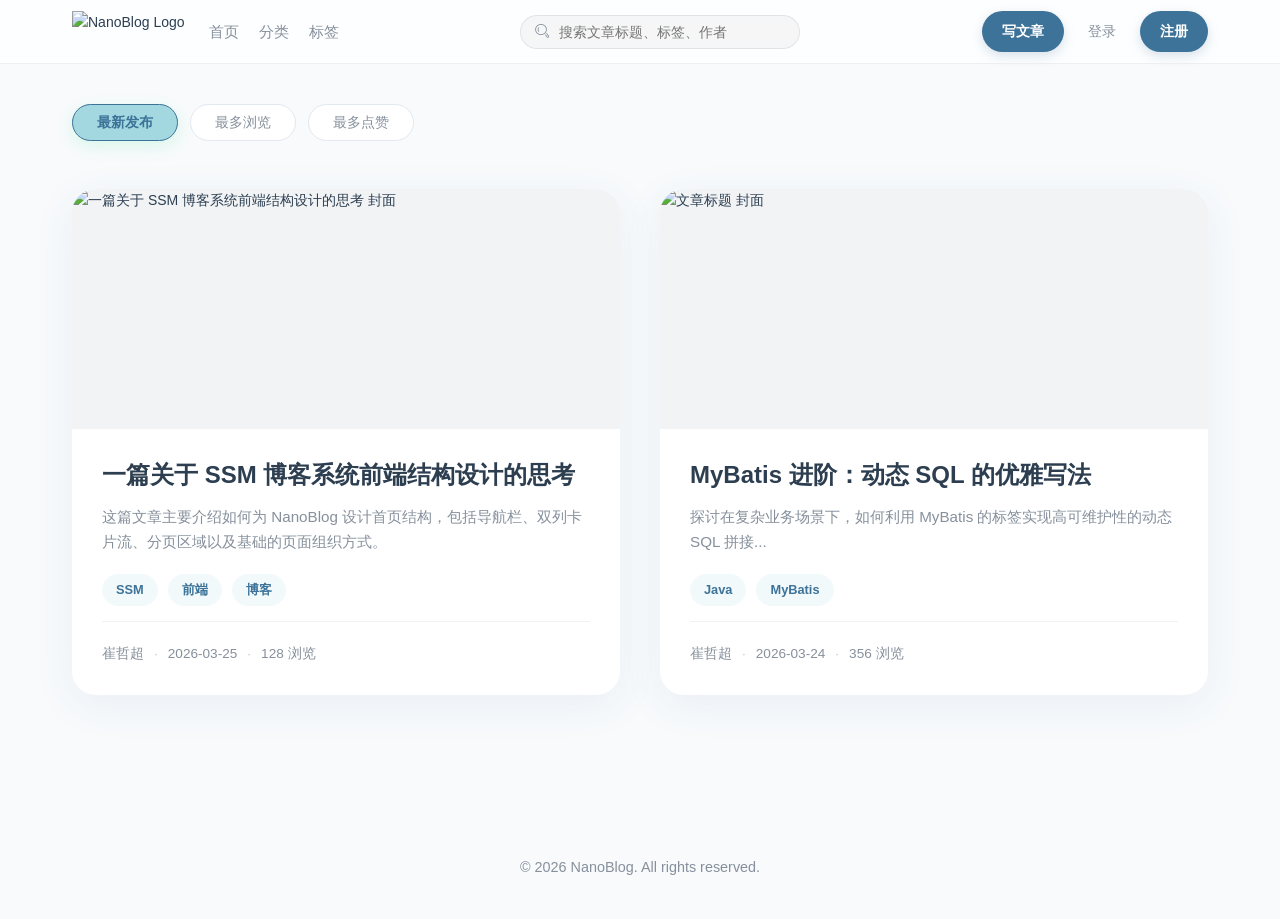
==== commit 15109ec5: "完成主页的文章排序功能、简单的搜索（模糊匹配标题）" ====
--- a/src/main/webapp/pages/front/index.html
+++ b/src/main/webapp/pages/front/index.html
@@ -35,16 +35,13 @@
         </div>
 
         <!-- 中间：搜索框 -->
-        <!--<div class="navbar-center">
+        <div class="navbar-center">
             <div class="search-box">
-                <i class="layui-icon layui-icon-search"></i>
-                <input type="text" placeholder="搜索文章标题、标签、作者">
+                <i class="layui-icon layui-icon-search" id="searchBtn"></i>
+                <input type="text" placeholder="搜索文章标题、标签、作者" id="searchInput">
             </div>
-        </div>-->
-        <div class="search-box">
-            <i class="layui-icon layui-icon-search" id="searchBtn"></i>
-            <input type="text" placeholder="搜索文章标题、标签、作者" id="searchInput">
         </div>
+
 
         <!-- 右侧：用户操作区 -->
         <div class="navbar-right">
--- a/src/main/webapp/static/css/front/index.css
+++ b/src/main/webapp/static/css/front/index.css
@@ -193,9 +193,14 @@
 }
 
 .sort-btn.active {
+    background-color: var(--brand-mint) !important;
+    color: var(--brand-blue) !important;
+    box-shadow: 0 5px 15px rgba(167, 243, 208, 0.4);
     background: var(--brand-blue);
     border-color: var(--brand-blue);
-    color: #fff;
     font-weight: 600;
-    box-shadow: 0 4px 12px rgba(61, 115, 152, 0.2);
+}
+.sort-btn:active:hover {
+    background-color: #89e2c2 !important;
+    box-shadow: 0 8px 20px rgba(167, 243, 208, 0.5);
 }
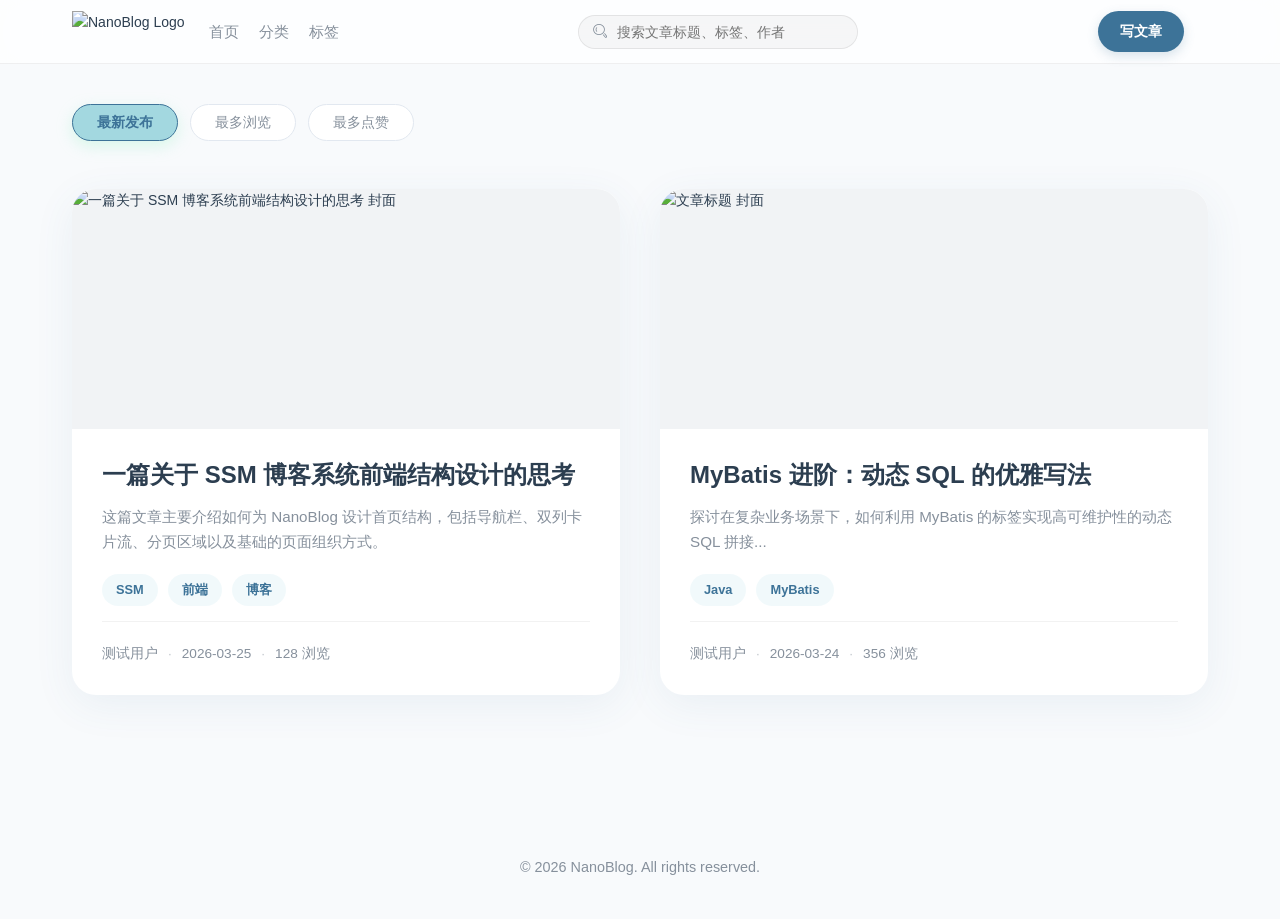
==== commit 1c69e964: "完成文章模块与用户模块对接" ====
--- a/src/main/webapp/pages/front/index.html
+++ b/src/main/webapp/pages/front/index.html
@@ -47,9 +47,10 @@
         <div class="navbar-right">
             <!-- 在 editor.html 加上 active 类 -->
             <a href="/pages/front/editor.html" class="nav-button">写文章</a>
-
-            <a href="/pages/front/login.html" class="nav-link">登录</a>
-            <a href="/pages/front/register.html" class="nav-button">注册</a>
+            <!--<a href="/pages/front/login.html" class="nav-link">登录</a>
+            <a href="/pages/front/register.html" class="nav-button">注册</a>-->
+            <!--用户区域由js根据登录状态动态渲染-->
+            <div id="navUserArea"></div>
         </div>
     </div>
 </header>
@@ -98,7 +99,7 @@
                         </div>
 
                         <div class="card-meta">
-                            <span class="meta-author">崔哲超</span>
+                            <span class="meta-author">测试用户</span>
                             <span class="meta-dot">·</span>
                             <!-- 使用 <time> 标签提升 SEO 语义 -->
                             <time class="meta-time" datetime="2026-03-25">2026-03-25</time>
@@ -123,7 +124,7 @@
                             <a href="/tags/mybatis" class="tag">MyBatis</a>
                         </div>
                         <div class="card-meta">
-                            <span class="meta-author">崔哲超</span>
+                            <span class="meta-author">测试用户</span>
                             <span class="meta-dot">·</span>
                             <time class="meta-time" datetime="2026-03-24">2026-03-24</time>
                             <span class="meta-dot">·</span>
@@ -132,7 +133,7 @@
                     </div>
                 </article>
 
-                <!-- 后续文章卡片由 JS 动态渲染 -->
+                <!-- 实际文章卡片由 JS 动态渲染 -->
 
             </div>
 
--- a/src/main/webapp/static/css/common/common.css
+++ b/src/main/webapp/static/css/common/common.css
@@ -76,7 +76,7 @@
     align-items: center;
     gap: 12px;
     padding-left: 20px;
-    border-left: 1px solid #e2e8f0; /* 增加一道极细的分隔线，区分功能按钮与账号按钮 */
+    border-left: 1px solid #e2e8f0; /* 增加一道分隔线，区分功能按钮与账号按钮 */
 }
 /* 导航栏按钮基础样式 */
 .nav-button {
@@ -205,6 +205,225 @@
     box-shadow: 0 6px 16px rgba(61, 115, 152, 0.3);
 }
 
+/* 导航栏右侧 */
+/* 用户头像/登录注册 容器 */
+.nav-user-dropdown {
+    position: relative;
+    display: flex;
+    align-items: center;
+}
+
+/* 头像 */
+.nav-avatar {
+    width: 40px;
+    height: 40px;
+    border-radius: 50%;
+    object-fit: cover;
+    cursor: pointer;
+    border: 2px solid #ffffff;
+    box-shadow: 0 0 0 2px #e2e8f0;
+    transition: all 0.3s cubic-bezier(0.4, 0, 0.2, 1);
+    display: block;
+}
+
+.nav-user-dropdown:hover .nav-avatar {
+    box-shadow: 0 0 0 2px var(--brand-mint), 0 4px 12px rgba(167, 243, 208, 0.5);
+    transform: scale(1.05);
+}
+
+/* 下拉菜单：使用 opacity 和 transform 实现平滑浮出动画 */
+.nav-user-menu {
+    visibility: hidden;
+    opacity: 0;
+    transform: translateY(10px);
+    position: absolute;
+    top: calc(100% + 15px);
+    right: 0;
+    min-width: 240px;
+    background: #ffffff;
+    border-radius: 16px;
+    border: 1px solid rgba(226, 232, 240, 0.8);
+    box-shadow: 0 10px 40px -10px rgba(0, 0, 0, 0.15); /*增加阴影*/
+    padding: 8px;
+    z-index: 2000;
+    transition: all 0.3s cubic-bezier(0.4, 0, 0.2, 1);
+}
+
+.nav-user-dropdown:hover .nav-user-menu {
+    visibility: visible;
+    opacity: 1;
+    transform: translateY(0);
+}
+
+.nav-user-menu::before {
+    content: '';
+    position: absolute;
+    top: -15px;
+    left: 0;
+    width: 100%;
+    height: 15px;
+}
+
+/* 顶部用户信息区 */
+.nav-user-info {
+    display: flex;
+    align-items: center;
+    gap: 12px;
+    padding: 12px;
+    background: #f8fafc;
+    border-radius: 10px;
+    margin-bottom: 8px;
+}
+
+.nav-user-info img {
+    width: 44px;
+    height: 44px;
+    border-radius: 50%;
+    object-fit: cover;
+    border: 1px solid #e2e8f0;
+}
+
+.nav-user-name {
+    font-size: 0.95rem;
+    font-weight: 700;
+    color: var(--text-main);
+    white-space: nowrap;
+    overflow: hidden;
+    text-overflow: ellipsis;
+}
+
+.nav-user-username {
+    font-size: 0.8rem;
+    color: var(--text-muted);
+    margin-top: 3px;
+}
+
+/* 分割线 */
+.nav-menu-divider {
+    height: 1px;
+    background: #f1f5f9;
+    margin: 6px 4px;
+}
+
+/* 菜单项 */
+.nav-menu-item {
+    display: flex;
+    align-items: center;
+    gap: 10px;
+    padding: 10px 12px;
+    font-size: 0.9rem;
+    font-weight: 500;
+    color: #475569;
+    cursor: pointer;
+    transition: all 0.2s ease;
+    text-decoration: none !important;
+    width: 100%;
+    text-align: left;
+    background: none;
+    border: none;
+    border-radius: 8px;
+    font-family: inherit;
+}
+
+.nav-menu-item:hover {
+    background: var(--brand-mint-light);
+    color: var(--brand-blue);
+    transform: translateX(2px);
+}
+/*图标样式优化*/
+.nav-menu-item i.layui-icon {
+    font-size: 1.1rem;
+    color: #64748b;
+    width: 20px;
+    text-align: center;
+    transition: color 0.2s;
+}
+
+.nav-menu-item:hover i.layui-icon {
+    color: var(--brand-blue);
+}
+
+/* 退出登录图标特殊处理 */
+.nav-menu-logout i.layui-icon {
+    color: #f87171;
+}
+
+.nav-menu-logout:hover i.layui-icon {
+    color: #dc2626;
+}
+
+/* 调整文字与图标的对齐 */
+.nav-menu-item span, .nav-menu-item {
+    display: flex;
+    align-items: center;
+}
+/* 退出登录按钮特殊颜色 */
+.nav-menu-logout {
+    color: #ef4444;
+    margin-top: 4px;
+}
+
+.nav-menu-logout:hover {
+    background: #fef2f2;
+    color: #dc2626;
+    transform: translateX(2px);
+}
+
+.auth-group {
+    display: flex;
+    align-items: center;
+    gap: 12px;
+    padding-left: 20px;
+    border-left: 1px solid #e2e8f0;
+}
+
+/* 基础按钮样式 */
+.nav-button {
+    display: inline-flex;
+    align-items: center;
+    justify-content: center;
+    padding: 8px 22px;
+    border-radius: var(--radius-pill);
+    background-color: var(--brand-blue);
+    color: #ffffff !important;
+    font-size: 0.9rem;
+    font-weight: 600;
+    transition: all 0.3s cubic-bezier(0.4, 0, 0.2, 1);
+    border: none;
+    cursor: pointer;
+    text-decoration: none;
+    white-space: nowrap;
+}
+
+.nav-button:hover {
+    transform: translateY(-2px);
+    box-shadow: 0 5px 15px rgba(61, 115, 152, 0.3);
+    opacity: 0.95;
+}
+
+/*高亮状态*/
+.nav-button.active {
+    background-color: var(--brand-mint) !important;
+    color: var(--brand-blue) !important;
+    box-shadow: 0 5px 15px rgba(167, 243, 208, 0.4);
+}
+
+.nav-button.active:hover {
+    background-color: #89e2c2 !important;
+    box-shadow: 0 8px 20px rgba(167, 243, 208, 0.5);
+}
+
+/* 登录链接 */
+.nav-link {
+    color: var(--text-muted);
+    font-weight: 500;
+    font-size: 0.9rem;
+    transition: var(--transition);
+}
+
+.nav-link:hover {
+    color: var(--brand-blue);
+}
 /* 辅助类：SEO 文字隐藏 */
 .sr-only {
     position: absolute;
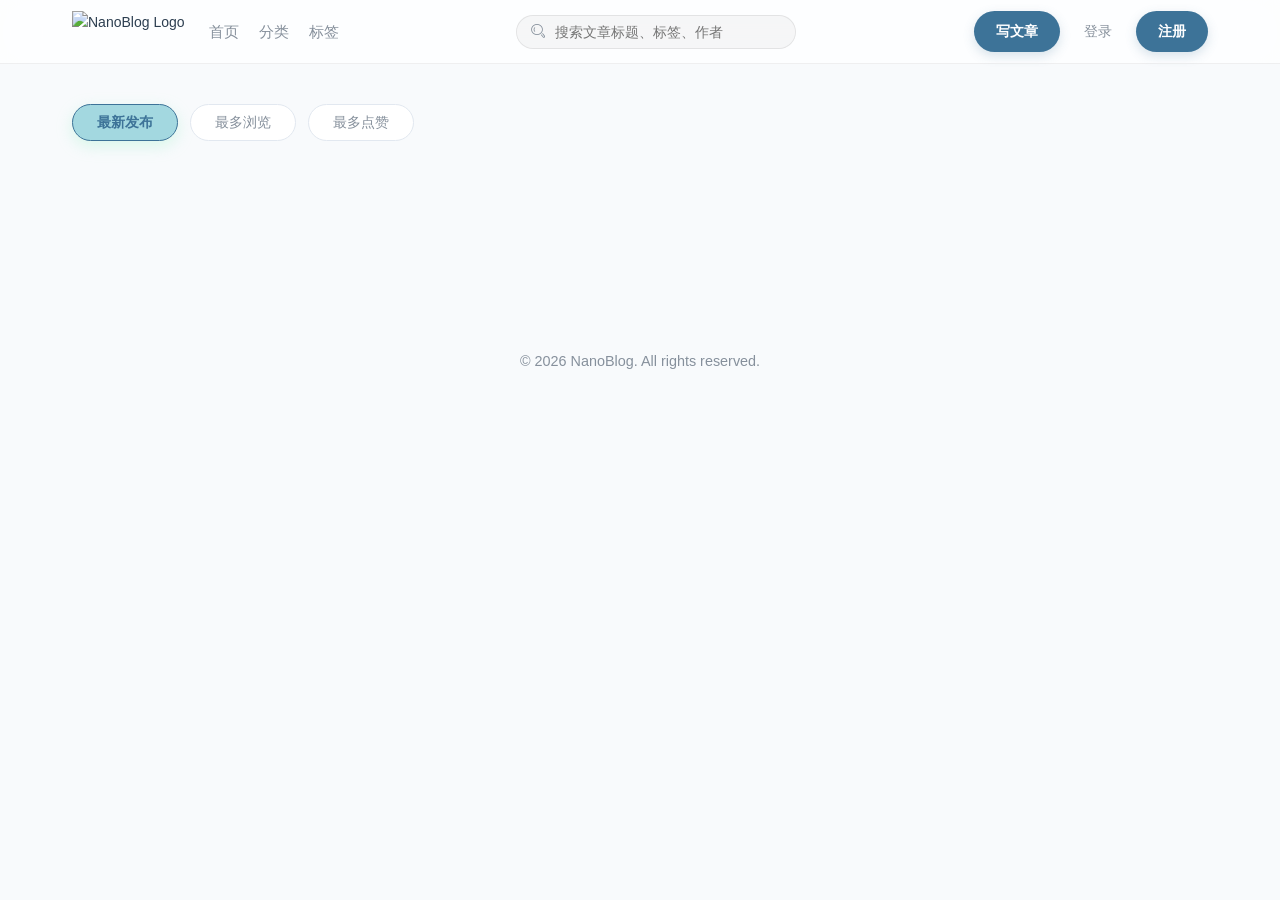
==== commit 3b8eb2a2: "Reseacher" ====
--- a/src/main/webapp/pages/front/index.html
+++ b/src/main/webapp/pages/front/index.html
@@ -3,25 +3,21 @@
 <head>
     <meta charset="UTF-8">
     <meta name="viewport" content="width=device-width, initial-scale=1.0">
+    <meta http-equiv="Cache-Control" content="no-cache, no-store, must-revalidate">
+    <meta http-equiv="Pragma" content="no-cache">
+    <meta http-equiv="Expires" content="0">
+
     <title>首页 - NanoBlog</title>
 
-    <!-- 图标 -->
     <link rel="icon" href="/favicon.ico">
-
-    <!-- Layui -->
     <link rel="stylesheet" href="../../static/lib/layui/css/layui.css">
-
-    <!-- 自定义样式 -->
     <link rel="stylesheet" href="../../static/css/common/common.css">
     <link rel="stylesheet" href="../../static/css/front/index.css">
-
-
 </head>
 <body>
 
 <header class="navbar">
     <div class="navbar-inner">
-        <!-- 左侧：Logo + 导航 -->
         <div class="navbar-left">
             <a class="logo-link" href="/pages/front/index.html">
                 <img src="/static/images/logo-horizontal.png" alt="NanoBlog Logo" class="logo-image">
@@ -29,12 +25,11 @@
             </a>
             <nav class="navbar-menu">
                 <a href="/pages/front/index.html">首页</a>
-                <a href="#">分类</a>
+                <a href="javascript:;">分类</a>
                 <a href="#">标签</a>
             </nav>
         </div>
 
-        <!-- 中间：搜索框 -->
         <div class="navbar-center">
             <div class="search-box">
                 <i class="layui-icon layui-icon-search" id="searchBtn"></i>
@@ -42,26 +37,17 @@
             </div>
         </div>
 
-
-        <!-- 右侧：用户操作区 -->
         <div class="navbar-right">
-            <!-- 在 editor.html 加上 active 类 -->
             <a href="/pages/front/editor.html" class="nav-button">写文章</a>
-            <!--<a href="/pages/front/login.html" class="nav-link">登录</a>
-            <a href="/pages/front/register.html" class="nav-button">注册</a>-->
-            <!--用户区域由js根据登录状态动态渲染-->
-            <div id="navUserArea"></div>
+            <a href="/pages/front/login.html" class="nav-link">登录</a>
+            <a href="/pages/front/register.html" class="nav-button">注册</a>
         </div>
     </div>
 </header>
 
-<!-- 主体 -->
 <main class="page-main">
     <div class="page-container">
-
-        <!-- 文章列表区域 -->
         <section class="article-section">
-            <!--选择排序模式-->
             <div class="section-header">
                 <div class="sort-tabs">
                     <button class="sort-btn active" data-sort="time">最新发布</button>
@@ -70,90 +56,117 @@
                 </div>
             </div>
 
-            <!-- 双列文章卡片容器(Grid -->
-            <div class="article-grid">
-
-                <!-- 单篇文章卡片 1 -->
-                <article class="article-card">
-                    <div class="card-cover">
-                        <img src="/static/images/demo-cover.jpg" alt="一篇关于 SSM 博客系统前端结构设计的思考 封面" loading="lazy">
-                    </div>
-
-                    <div class="card-body">
-                        <h2 class="card-title">
-                            <!-- 将 <a> 标签移到标题内部，避免全局嵌套陷阱 -->
-                            <a href="/pages/front/post.html?id=1" class="main-link">
-                                一篇关于 SSM 博客系统前端结构设计的思考
-                            </a>
-                        </h2>
-
-                        <p class="card-summary">
-                            这篇文章主要介绍如何为 NanoBlog 设计首页结构，包括导航栏、双列卡片流、分页区域以及基础的页面组织方式。
-                        </p>
-
-                        <div class="card-tags">
-                            <!-- 解除了外层 <a> 的包裹，标签可以安全地做成独立链接 -->
-                            <a href="/tags/ssm" class="tag">SSM</a>
-                            <a href="/tags/frontend" class="tag">前端</a>
-                            <a href="/tags/blog" class="tag">博客</a>
-                        </div>
-
-                        <div class="card-meta">
-                            <span class="meta-author">测试用户</span>
-                            <span class="meta-dot">·</span>
-                            <!-- 使用 <time> 标签提升 SEO 语义 -->
-                            <time class="meta-time" datetime="2026-03-25">2026-03-25</time>
-                            <span class="meta-dot">·</span>
-                            <span class="meta-view">128 浏览</span>
-                        </div>
-                    </div>
-                </article>
-
-                <!-- 单篇文章卡片 2 -->
-                <article class="article-card">
-                    <div class="card-cover">
-                        <img src="/static/images/demo-cover2.jpg" alt="文章标题 封面" loading="lazy">
-                    </div>
-                    <div class="card-body">
-                        <h2 class="card-title">
-                            <a href="/pages/front/post.html?id=2" class="main-link">MyBatis 进阶：动态 SQL 的优雅写法</a>
-                        </h2>
-                        <p class="card-summary">探讨在复杂业务场景下，如何利用 MyBatis 的标签实现高可维护性的动态 SQL 拼接...</p>
-                        <div class="card-tags">
-                            <a href="/tags/java" class="tag">Java</a>
-                            <a href="/tags/mybatis" class="tag">MyBatis</a>
-                        </div>
-                        <div class="card-meta">
-                            <span class="meta-author">测试用户</span>
-                            <span class="meta-dot">·</span>
-                            <time class="meta-time" datetime="2026-03-24">2026-03-24</time>
-                            <span class="meta-dot">·</span>
-                            <span class="meta-view">356 浏览</span>
-                        </div>
-                    </div>
-                </article>
-
-                <!-- 实际文章卡片由 JS 动态渲染 -->
-
+            <div class="article-grid" id="article-list">
             </div>
 
-            <!-- 底部分页区域 -->
             <div class="pagination-wrap">
                 <div id="pagination"></div>
             </div>
-
         </section>
     </div>
 </main>
 
-<!-- 页面底部 -->
 <footer class="page-footer">
     <p>© 2026 NanoBlog. All rights reserved.</p>
 </footer>
 
-<!-- JS -->
 <script src="/static/lib/layui/layui.js"></script>
 <script src="/static/js/common/common.js"></script>
-<script src="/static/js/front/index.js"></script>
+
+<!-- 🔥 我已经帮你删掉了冲突的 index.js -->
+
+<script>
+    layui.use(['jquery'], function () {
+        let $ = layui.jquery;
+
+        $("#article-list").html('<div style="padding:30px;text-align:center;">加载中...</div>');
+
+        $(document).ready(function () {
+            let params = new URLSearchParams(window.location.search);
+            let key = params.get('key') || '';
+            let categoryId = params.get('categoryId');
+            if (categoryId) categoryId = Number(categoryId);
+
+            $("#searchInput").val(key);
+            loadArticleList(key, categoryId);
+
+            $.get("/category/tree").done(function (res) {
+                if (res.code === 200) {
+                    let html = "";
+                    res.data.forEach(cate => {
+                        html += `<a href="/pages/front/index.html?categoryId=${cate.id}" style="display:block;padding:8px 12px;">${cate.categoryName}</a>`;
+                        (cate.children || []).forEach(child => {
+                            html += `<a href="/pages/front/index.html?categoryId=${child.id}" style="display:block;padding:8px 12px;padding-left:25px;">${child.categoryName}</a>`;
+                        });
+                    });
+
+                    let menu = $(`<div style="position:absolute;top:100%;left:0;background:#fff;box-shadow:0 2px 10px rgba(0,0,0,0.1);z-index:999;width:220px;display:none;">${html}</div>`);
+                    let cateLink = $("a:contains('分类')");
+                    cateLink.parent().css("position", "relative");
+                    cateLink.after(menu);
+                    cateLink.parent().hover(() => menu.show(), () => menu.hide());
+                }
+            });
+        });
+
+        $("#searchBtn").click(function () {
+            let key = $("#searchInput").val().trim();
+            window.location.href = "/pages/front/index.html?key=" + encodeURIComponent(key);
+        });
+
+        $("#searchInput").keyup(function (e) {
+            if (e.which === 13) $("#searchBtn").click();
+        });
+
+        function loadArticleList(keyword, categoryId) {
+            $.ajax({
+                url: "/article/home",
+                type: "get",
+                cache: false,
+                data: {
+                    key: keyword,
+                    categoryId: categoryId,
+                    t: new Date().getTime()
+                },
+                beforeSend: function () {
+                    $("#article-list").html('<div style="padding:30px;text-align:center;">加载中...</div>');
+                },
+                success: function (res) {
+                    if (res.code === 200) {
+                        let html = '';
+                        res.data.records.forEach(item => {
+                            let categoryTag = item.categoryName ? `<a class="tag">${item.categoryName}</a>` : "";
+                            html += `
+                            <article class="article-card">
+                                <div class="card-cover">
+                                    <img src="${item.coverUrl || '/static/images/demo-cover.jpg'}" alt="${item.title}" onerror="this.src='/static/images/demo-cover.jpg'">
+                                </div>
+                                <div class="card-body">
+                                    <h2 class="card-title">
+                                        <a href="/pages/front/post.html?id=${item.id}" class="main-link">${item.title}</a>
+                                    </h2>
+                                    <p class="card-summary">${item.summary}</p>
+                                    <div class="card-tags">
+                                        ${categoryTag}
+                                        ${item.tags ? item.tags.map(t => `<a class="tag">${t}</a>`).join('') : ''}
+                                    </div>
+                                    <div class="card-meta">
+                                        <span class="meta-author">${item.authorName}</span>
+                                        <span class="meta-dot">·</span>
+                                        <time class="meta-time">${item.publishTime}</time>
+                                        <span class="meta-dot">·</span>
+                                        <span class="meta-view">${item.viewCount} 浏览</span>
+                                    </div>
+                                </div>
+                            </article>`;
+                        });
+                        $("#article-list").html(html);
+                    }
+                }
+            });
+        }
+    });
+</script>
+
 </body>
 </html>
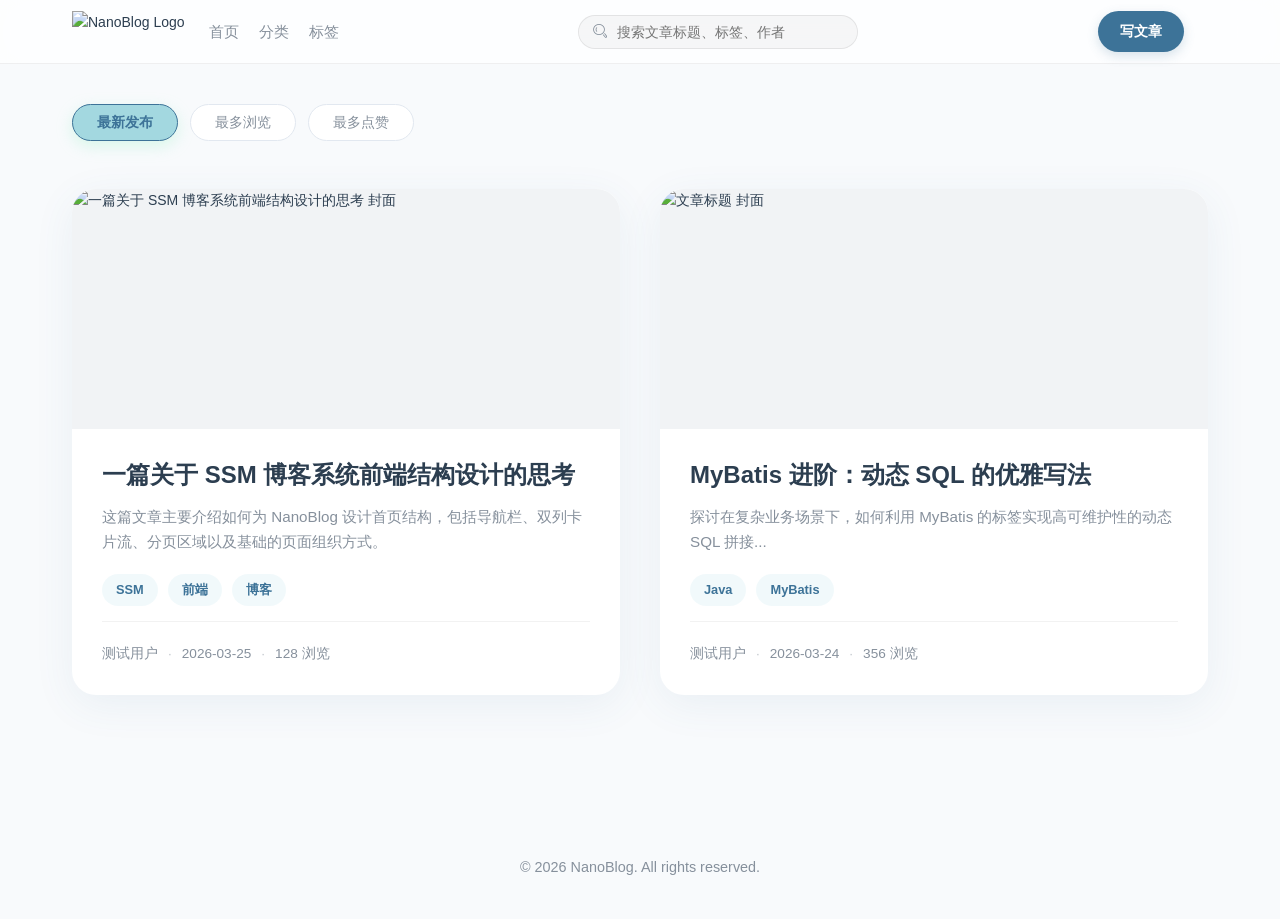
==== commit aff313b7: "Reseacher" ====
--- a/src/main/webapp/pages/front/index.html
+++ b/src/main/webapp/pages/front/index.html
@@ -3,21 +3,25 @@
 <head>
     <meta charset="UTF-8">
     <meta name="viewport" content="width=device-width, initial-scale=1.0">
-    <meta http-equiv="Cache-Control" content="no-cache, no-store, must-revalidate">
-    <meta http-equiv="Pragma" content="no-cache">
-    <meta http-equiv="Expires" content="0">
-
     <title>首页 - NanoBlog</title>
 
+    <!-- 图标 -->
     <link rel="icon" href="/favicon.ico">
+
+    <!-- Layui -->
     <link rel="stylesheet" href="../../static/lib/layui/css/layui.css">
+
+    <!-- 自定义样式 -->
     <link rel="stylesheet" href="../../static/css/common/common.css">
     <link rel="stylesheet" href="../../static/css/front/index.css">
+
+
 </head>
 <body>
 
 <header class="navbar">
     <div class="navbar-inner">
+        <!-- 左侧：Logo + 导航 -->
         <div class="navbar-left">
             <a class="logo-link" href="/pages/front/index.html">
                 <img src="/static/images/logo-horizontal.png" alt="NanoBlog Logo" class="logo-image">
@@ -25,11 +29,12 @@
             </a>
             <nav class="navbar-menu">
                 <a href="/pages/front/index.html">首页</a>
-                <a href="javascript:;">分类</a>
+                <a href="#">分类</a>
                 <a href="#">标签</a>
             </nav>
         </div>
 
+        <!-- 中间：搜索框 -->
         <div class="navbar-center">
             <div class="search-box">
                 <i class="layui-icon layui-icon-search" id="searchBtn"></i>
@@ -37,17 +42,26 @@
             </div>
         </div>
 
+
+        <!-- 右侧：用户操作区 -->
         <div class="navbar-right">
+            <!-- 在 editor.html 加上 active 类 -->
             <a href="/pages/front/editor.html" class="nav-button">写文章</a>
-            <a href="/pages/front/login.html" class="nav-link">登录</a>
-            <a href="/pages/front/register.html" class="nav-button">注册</a>
+            <!--<a href="/pages/front/login.html" class="nav-link">登录</a>
+            <a href="/pages/front/register.html" class="nav-button">注册</a>-->
+            <!--用户区域由js根据登录状态动态渲染-->
+            <div id="navUserArea"></div>
         </div>
     </div>
 </header>
 
+<!-- 主体 -->
 <main class="page-main">
     <div class="page-container">
+
+        <!-- 文章列表区域 -->
         <section class="article-section">
+            <!--选择排序模式-->
             <div class="section-header">
                 <div class="sort-tabs">
                     <button class="sort-btn active" data-sort="time">最新发布</button>
@@ -56,117 +70,90 @@
                 </div>
             </div>
 
-            <div class="article-grid" id="article-list">
+            <!-- 双列文章卡片容器(Grid -->
+            <div class="article-grid">
+
+                <!-- 单篇文章卡片 1 -->
+                <article class="article-card">
+                    <div class="card-cover">
+                        <img src="/static/images/demo-cover.jpg" alt="一篇关于 SSM 博客系统前端结构设计的思考 封面" loading="lazy">
+                    </div>
+
+                    <div class="card-body">
+                        <h2 class="card-title">
+                            <!-- 将 <a> 标签移到标题内部，避免全局嵌套陷阱 -->
+                            <a href="/pages/front/post.html?id=1" class="main-link">
+                                一篇关于 SSM 博客系统前端结构设计的思考
+                            </a>
+                        </h2>
+
+                        <p class="card-summary">
+                            这篇文章主要介绍如何为 NanoBlog 设计首页结构，包括导航栏、双列卡片流、分页区域以及基础的页面组织方式。
+                        </p>
+
+                        <div class="card-tags">
+                            <!-- 解除了外层 <a> 的包裹，标签可以安全地做成独立链接 -->
+                            <a href="/tags/ssm" class="tag">SSM</a>
+                            <a href="/tags/frontend" class="tag">前端</a>
+                            <a href="/tags/blog" class="tag">博客</a>
+                        </div>
+
+                        <div class="card-meta">
+                            <span class="meta-author">测试用户</span>
+                            <span class="meta-dot">·</span>
+                            <!-- 使用 <time> 标签提升 SEO 语义 -->
+                            <time class="meta-time" datetime="2026-03-25">2026-03-25</time>
+                            <span class="meta-dot">·</span>
+                            <span class="meta-view">128 浏览</span>
+                        </div>
+                    </div>
+                </article>
+
+                <!-- 单篇文章卡片 2 -->
+                <article class="article-card">
+                    <div class="card-cover">
+                        <img src="/static/images/demo-cover2.jpg" alt="文章标题 封面" loading="lazy">
+                    </div>
+                    <div class="card-body">
+                        <h2 class="card-title">
+                            <a href="/pages/front/post.html?id=2" class="main-link">MyBatis 进阶：动态 SQL 的优雅写法</a>
+                        </h2>
+                        <p class="card-summary">探讨在复杂业务场景下，如何利用 MyBatis 的标签实现高可维护性的动态 SQL 拼接...</p>
+                        <div class="card-tags">
+                            <a href="/tags/java" class="tag">Java</a>
+                            <a href="/tags/mybatis" class="tag">MyBatis</a>
+                        </div>
+                        <div class="card-meta">
+                            <span class="meta-author">测试用户</span>
+                            <span class="meta-dot">·</span>
+                            <time class="meta-time" datetime="2026-03-24">2026-03-24</time>
+                            <span class="meta-dot">·</span>
+                            <span class="meta-view">356 浏览</span>
+                        </div>
+                    </div>
+                </article>
+
+                <!-- 实际文章卡片由 JS 动态渲染 -->
+
             </div>
 
+            <!-- 底部分页区域 -->
             <div class="pagination-wrap">
                 <div id="pagination"></div>
             </div>
+
         </section>
     </div>
 </main>
 
+<!-- 页面底部 -->
 <footer class="page-footer">
     <p>© 2026 NanoBlog. All rights reserved.</p>
 </footer>
 
+<!-- JS -->
 <script src="/static/lib/layui/layui.js"></script>
 <script src="/static/js/common/common.js"></script>
-
-<!-- 🔥 我已经帮你删掉了冲突的 index.js -->
-
-<script>
-    layui.use(['jquery'], function () {
-        let $ = layui.jquery;
-
-        $("#article-list").html('<div style="padding:30px;text-align:center;">加载中...</div>');
-
-        $(document).ready(function () {
-            let params = new URLSearchParams(window.location.search);
-            let key = params.get('key') || '';
-            let categoryId = params.get('categoryId');
-            if (categoryId) categoryId = Number(categoryId);
-
-            $("#searchInput").val(key);
-            loadArticleList(key, categoryId);
-
-            $.get("/category/tree").done(function (res) {
-                if (res.code === 200) {
-                    let html = "";
-                    res.data.forEach(cate => {
-                        html += `<a href="/pages/front/index.html?categoryId=${cate.id}" style="display:block;padding:8px 12px;">${cate.categoryName}</a>`;
-                        (cate.children || []).forEach(child => {
-                            html += `<a href="/pages/front/index.html?categoryId=${child.id}" style="display:block;padding:8px 12px;padding-left:25px;">${child.categoryName}</a>`;
-                        });
-                    });
-
-                    let menu = $(`<div style="position:absolute;top:100%;left:0;background:#fff;box-shadow:0 2px 10px rgba(0,0,0,0.1);z-index:999;width:220px;display:none;">${html}</div>`);
-                    let cateLink = $("a:contains('分类')");
-                    cateLink.parent().css("position", "relative");
-                    cateLink.after(menu);
-                    cateLink.parent().hover(() => menu.show(), () => menu.hide());
-                }
-            });
-        });
-
-        $("#searchBtn").click(function () {
-            let key = $("#searchInput").val().trim();
-            window.location.href = "/pages/front/index.html?key=" + encodeURIComponent(key);
-        });
-
-        $("#searchInput").keyup(function (e) {
-            if (e.which === 13) $("#searchBtn").click();
-        });
-
-        function loadArticleList(keyword, categoryId) {
-            $.ajax({
-                url: "/article/home",
-                type: "get",
-                cache: false,
-                data: {
-                    key: keyword,
-                    categoryId: categoryId,
-                    t: new Date().getTime()
-                },
-                beforeSend: function () {
-                    $("#article-list").html('<div style="padding:30px;text-align:center;">加载中...</div>');
-                },
-                success: function (res) {
-                    if (res.code === 200) {
-                        let html = '';
-                        res.data.records.forEach(item => {
-                            let categoryTag = item.categoryName ? `<a class="tag">${item.categoryName}</a>` : "";
-                            html += `
-                            <article class="article-card">
-                                <div class="card-cover">
-                                    <img src="${item.coverUrl || '/static/images/demo-cover.jpg'}" alt="${item.title}" onerror="this.src='/static/images/demo-cover.jpg'">
-                                </div>
-                                <div class="card-body">
-                                    <h2 class="card-title">
-                                        <a href="/pages/front/post.html?id=${item.id}" class="main-link">${item.title}</a>
-                                    </h2>
-                                    <p class="card-summary">${item.summary}</p>
-                                    <div class="card-tags">
-                                        ${categoryTag}
-                                        ${item.tags ? item.tags.map(t => `<a class="tag">${t}</a>`).join('') : ''}
-                                    </div>
-                                    <div class="card-meta">
-                                        <span class="meta-author">${item.authorName}</span>
-                                        <span class="meta-dot">·</span>
-                                        <time class="meta-time">${item.publishTime}</time>
-                                        <span class="meta-dot">·</span>
-                                        <span class="meta-view">${item.viewCount} 浏览</span>
-                                    </div>
-                                </div>
-                            </article>`;
-                        });
-                        $("#article-list").html(html);
-                    }
-                }
-            });
-        }
-    });
-</script>
-
+<script src="/static/js/front/index.js"></script>
 </body>
 </html>
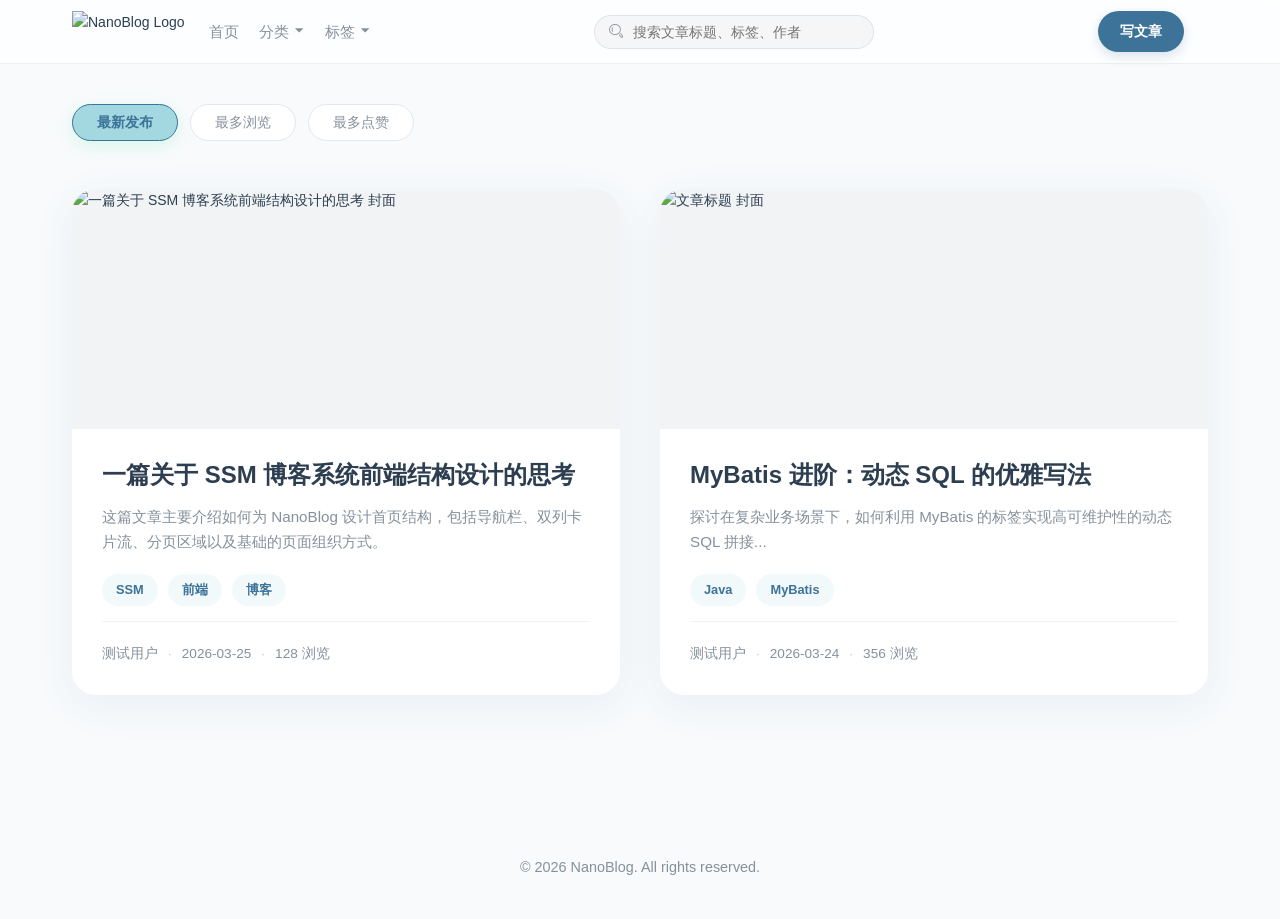
==== commit 0817511c: "更新分类模块前端" ====
--- a/src/main/webapp/pages/front/index.html
+++ b/src/main/webapp/pages/front/index.html
@@ -14,6 +14,8 @@
     <!-- 自定义样式 -->
     <link rel="stylesheet" href="../../static/css/common/common.css">
     <link rel="stylesheet" href="../../static/css/front/index.css">
+    <!--font-awesome图标-->
+    <link rel="stylesheet" href="https://cdnjs.cloudflare.com/ajax/libs/font-awesome/6.0.0/css/all.min.css">
 
 
 </head>
@@ -29,8 +31,22 @@
             </a>
             <nav class="navbar-menu">
                 <a href="/pages/front/index.html">首页</a>
-                <a href="#">分类</a>
-                <a href="#">标签</a>
+                <!-- 分类多级下拉 -->
+                <div class="nav-dropdown" id="categoryMenu">
+                    <a href="#" class="nav-dropdown-trigger">
+                        分类 <i class="layui-icon layui-icon-triangle-d" style="font-size:12px;"></i>
+                    </a>
+                    <ul class="dropdown-menu" id="categoryDropdown"></ul>
+                </div>
+
+
+                <!-- 标签云下拉 -->
+                <div class="nav-dropdown" id="tagMenu">
+                    <a href="#" class="nav-dropdown-trigger">
+                        标签 <i class="layui-icon layui-icon-triangle-d" style="font-size:12px;"></i>
+                    </a>
+                    <div class="dropdown-menu tag-cloud-menu" id="tagDropdown"></div>
+                </div>
             </nav>
         </div>
 
--- a/src/main/webapp/static/css/common/common.css
+++ b/src/main/webapp/static/css/common/common.css
@@ -499,4 +499,163 @@
     color: var(--text-muted) !important;
     font-size: 0.9rem !important;
     background: transparent !important;
+}
+
+/*多级下拉菜单*/
+.nav-dropdown {
+    position: relative;
+}
+
+.nav-dropdown-trigger {
+    color: var(--text-muted);
+    font-weight: 500;
+    font-size: 0.95rem;
+    cursor: pointer;
+    display: flex;
+    align-items: center;
+    gap: 4px;
+    white-space: nowrap;
+}
+
+.nav-dropdown-trigger:hover {
+    color: var(--brand-blue);
+}
+
+/* 一级下拉面板 */
+.dropdown-menu {
+    display: none;
+    position: absolute;
+    top: calc(100% + 12px);
+    left: 0;
+    min-width: 140px;
+    background: #fff;
+    border-radius: var(--radius-lg);
+    box-shadow: 0 8px 30px rgba(0,0,0,0.12);
+    padding: 8px 0;
+    list-style: none;
+    z-index: 2000;
+}
+
+/* hover 触发显示 */
+.nav-dropdown:hover .dropdown-menu {
+    display: block;
+}
+
+/* 一级菜单项 */
+.dropdown-item {
+    position: relative;
+    padding: 8px 20px;
+    font-size: 0.9rem;
+    color: var(--text-main);
+    cursor: pointer;
+    display: flex;
+    align-items: center;
+    justify-content: space-between;
+    transition: background 0.2s;
+    white-space: nowrap;
+}
+
+.dropdown-item:hover {
+    background: var(--brand-mint-light);
+    color: var(--brand-blue);
+}
+
+/* 有子分类时显示箭头 */
+.dropdown-item .arrow {
+    font-size: 11px;
+    opacity: 0.6;
+}
+
+/* 二级下拉面板 */
+.dropdown-submenu {
+    display: none;
+    position: absolute;
+    top: -8px;
+    left: 100%;
+    min-width: 130px;
+    background: #fff;
+    border-radius: var(--radius-lg);
+    box-shadow: 0 8px 30px rgba(0,0,0,0.12);
+    padding: 8px 0;
+    list-style: none;
+    z-index: 2001;
+    margin-left: 6px;
+}
+
+/* hover 一级项时显示二级 */
+.dropdown-item:hover .dropdown-submenu {
+    display: block;
+}
+
+.dropdown-subitem {
+    padding: 8px 20px;
+    font-size: 0.88rem;
+    color: var(--text-main);
+    cursor: pointer;
+    transition: background 0.2s;
+    white-space: nowrap;
+}
+
+.dropdown-subitem:hover {
+    background: var(--brand-mint-light);
+    color: var(--brand-blue);
+}
+
+/* 防止hover丢失用::before制造一个透明的桥接区域 */
+.dropdown-menu::before {
+    content: '';
+    position: absolute;
+    top: -12px;
+    left: 0;
+    width: 100%;
+    height: 12px;
+}
+
+/* 为二级菜单左侧搭建透明桥接区域防止hover丢失 */
+.dropdown-submenu::before {
+    content: '';
+    position: absolute;
+    top: 0;
+    left: -10px;
+    width: 10px;
+    height: 100%;
+}
+
+/*标签云下拉菜单*/
+.tag-cloud-menu {
+    width: 320px;
+    padding: 16px !important;
+    flex-wrap: wrap;
+    gap: 8px;
+}
+
+.tag-cloud-item {
+    display: inline-flex;
+    align-items: center;
+    gap: 4px;
+    padding: 4px 12px;
+    border-radius: var(--radius-pill);
+    border: 1px solid var(--brand-mint);
+    background: var(--brand-mint-light);
+    color: var(--brand-blue);
+    font-size: 0.82rem;
+    font-weight: 500;
+    transition: var(--transition);
+    text-decoration: none !important;
+}
+
+.tag-cloud-item:hover {
+    background: var(--brand-mint);
+    color: #fff;
+    transform: translateY(-1px);
+}
+
+.tag-count {
+    font-size: 0.72rem;
+    opacity: 0.7;
+    font-weight: 400;
+}
+
+.nav-dropdown:hover .dropdown-menu.tag-cloud-menu {
+    display: flex;
 }
--- a/src/main/webapp/static/css/front/index.css
+++ b/src/main/webapp/static/css/front/index.css
@@ -203,4 +203,41 @@
 .sort-btn:active:hover {
     background-color: #89e2c2 !important;
     box-shadow: 0 8px 20px rgba(167, 243, 208, 0.5);
+}
+
+/*当前筛选状态标签*/
+.filter-badge {
+    display: inline-flex;
+    align-items: center;
+    gap: 6px;
+    padding: 6px 14px;
+    background: var(--brand-mint-light);
+    border: 1px solid var(--brand-mint);
+    border-radius: var(--radius-pill);
+    margin-top: 12px;
+    font-size: 0.88rem;
+}
+
+.filter-badge-type {
+    color: var(--text-muted);
+    font-size: 0.78rem;
+}
+
+.filter-badge-name {
+    color: var(--brand-blue);
+    font-weight: 600;
+}
+
+.filter-badge-clear {
+    color: var(--text-muted);
+    font-size: 1rem;
+    line-height: 1;
+    cursor: pointer;
+    padding: 0 2px;
+    text-decoration: none !important;
+    transition: color 0.2s;
+}
+
+.filter-badge-clear:hover {
+    color: #ef4444;
 }
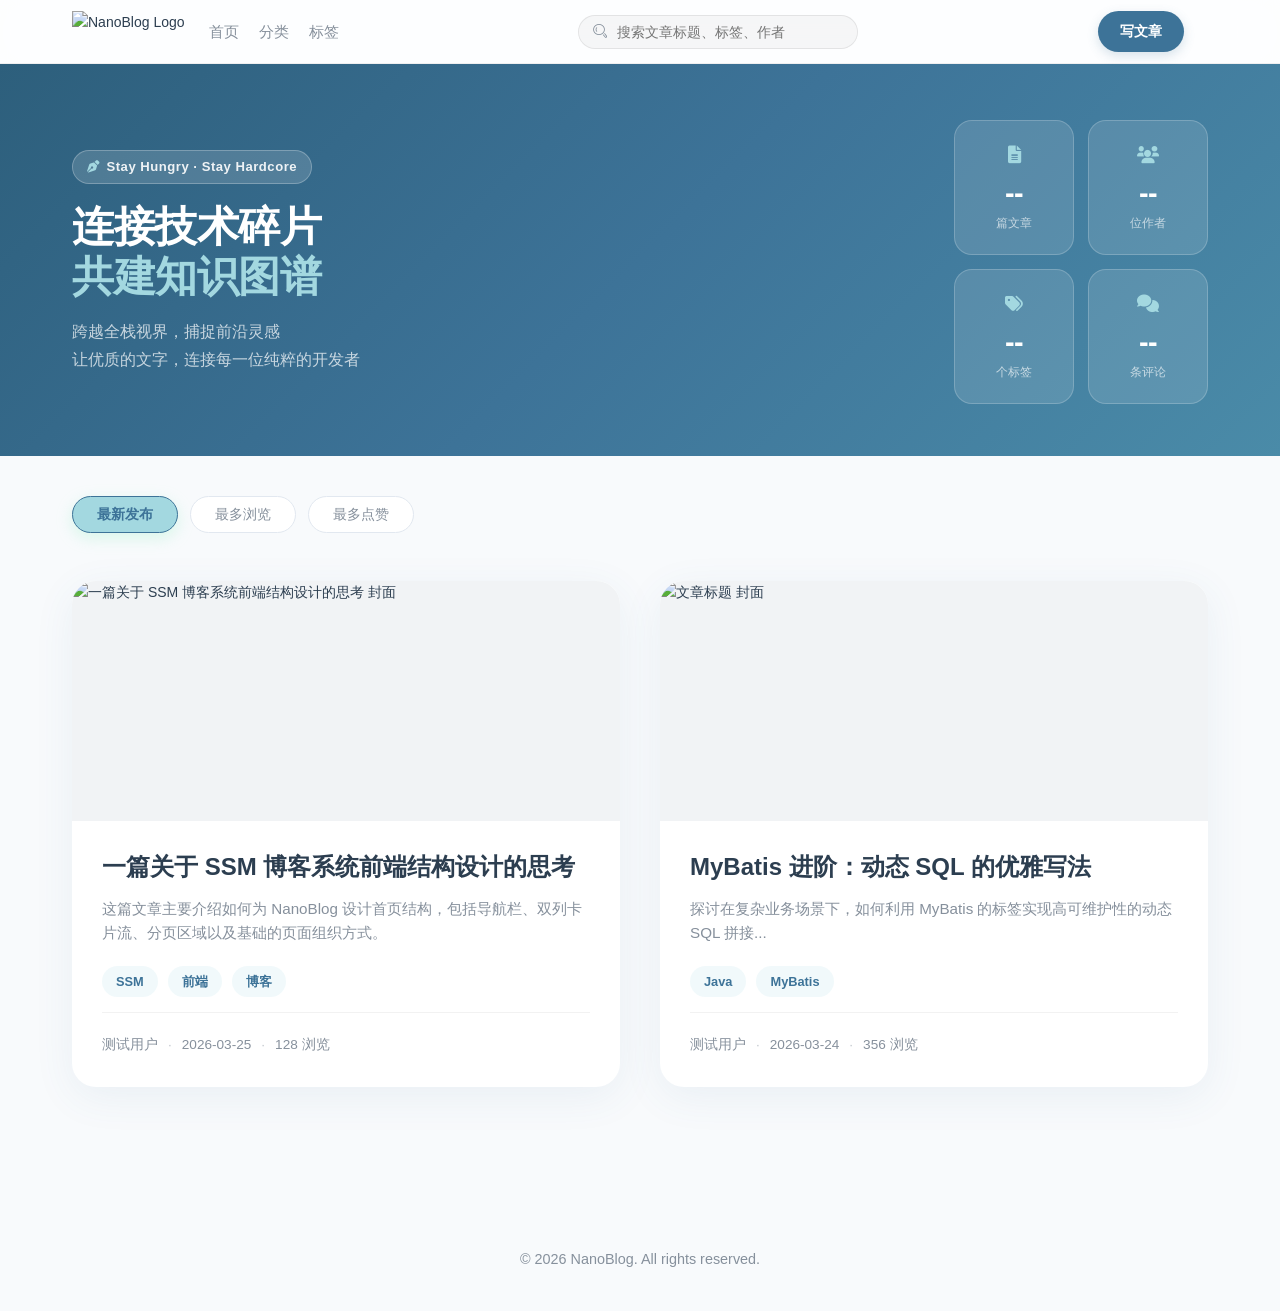
==== commit 845035aa: "完成标签界面前端 优化导航栏" ====
--- a/src/main/webapp/pages/front/index.html
+++ b/src/main/webapp/pages/front/index.html
@@ -34,7 +34,7 @@
                 <!-- 分类多级下拉 -->
                 <div class="nav-dropdown" id="categoryMenu">
                     <a href="#" class="nav-dropdown-trigger">
-                        分类 <i class="layui-icon layui-icon-triangle-d" style="font-size:12px;"></i>
+                        分类
                     </a>
                     <ul class="dropdown-menu" id="categoryDropdown"></ul>
                 </div>
@@ -42,8 +42,8 @@
 
                 <!-- 标签云下拉 -->
                 <div class="nav-dropdown" id="tagMenu">
-                    <a href="#" class="nav-dropdown-trigger">
-                        标签 <i class="layui-icon layui-icon-triangle-d" style="font-size:12px;"></i>
+                    <a href="/pages/front/tags.html" class="nav-dropdown-trigger">
+                        标签
                     </a>
                     <div class="dropdown-menu tag-cloud-menu" id="tagDropdown"></div>
                 </div>
@@ -70,6 +70,50 @@
         </div>
     </div>
 </header>
+
+<section class="index-hero">
+    <div class="index-hero-inner">
+        <!-- 左侧文字 -->
+        <div class="index-hero-text">
+            <p class="index-hero-badge">
+                <i class="fas fa-pen-nib"></i> Stay Hungry · Stay Hardcore
+            </p>
+            <h1 class="index-hero-title">
+                连接技术碎片<br>
+                <span>共建知识图谱</span>
+            </h1>
+            <p class="index-hero-sub">
+                跨越全栈视界，捕捉前沿灵感<br>
+                让优质的文字，连接每一位纯粹的开发者
+            </p>
+        </div>
+
+        <!-- 右侧统计卡片 -->
+        <div class="index-hero-stats">
+            <div class="hero-stat-card">
+                <div class="hero-stat-icon"><i class="fas fa-file-alt"></i></div>
+                <div class="hero-stat-num" id="heroArticleCount">--</div>
+                <div class="hero-stat-label">篇文章</div>
+            </div>
+            <div class="hero-stat-card">
+                <div class="hero-stat-icon"><i class="fas fa-users"></i></div>
+                <div class="hero-stat-num" id="heroUserCount">--</div>
+                <div class="hero-stat-label">位作者</div>
+            </div>
+            <div class="hero-stat-card">
+                <div class="hero-stat-icon"><i class="fas fa-tags"></i></div>
+                <div class="hero-stat-num" id="heroTagCount">--</div>
+                <div class="hero-stat-label">个标签</div>
+            </div>
+            <div class="hero-stat-card">
+                <div class="hero-stat-icon"><i class="fas fa-comments"></i></div>
+                <div class="hero-stat-num" id="heroCommentCount">--</div>
+                <div class="hero-stat-label">条评论</div>
+            </div>
+        </div>
+    </div>
+
+</section>
 
 <!-- 主体 -->
 <main class="page-main">
--- a/src/main/webapp/static/css/common/common.css
+++ b/src/main/webapp/static/css/common/common.css
@@ -658,4 +658,19 @@
 
 .nav-dropdown:hover .dropdown-menu.tag-cloud-menu {
     display: flex;
+}
+
+/*标签云下拉查看全部链接*/
+.tag-cloud-all {
+    font-size: 0.78rem !important;
+    color: var(--text-muted) !important;
+    border-color: #e2e8f0 !important;
+    background: transparent !important;
+    pointer-events: auto;
+}
+.tag-cloud-all:hover {
+    background: var(--brand-mint-light) !important;
+    color: var(--brand-blue) !important;
+    border-color: var(--brand-mint) !important;
+    opacity: 1 !important;
 }
--- a/src/main/webapp/static/css/front/index.css
+++ b/src/main/webapp/static/css/front/index.css
@@ -1,4 +1,105 @@
 /* 首页布局 (Grid ) */
+
+/* ── Hero Section ── */
+.index-hero {
+    background: linear-gradient(135deg, #2d5f7c 0%, var(--brand-blue) 50%, #4a8ba8 100%);
+    padding: 56px 0 52px;
+    overflow: hidden;
+}
+
+.index-hero-inner {
+    max-width: 1200px;
+    margin: 0 auto;
+    padding: 0 32px;
+    display: flex;
+    align-items: center;
+    justify-content: space-between;
+    gap: 40px;
+}
+
+/* ── 左侧文字 ── */
+.index-hero-text {
+    flex: 1;
+    max-width: 520px;
+}
+
+.index-hero-badge {
+    display: inline-flex;
+    align-items: center;
+    gap: 7px;
+    padding: 5px 14px;
+    background: rgba(255, 255, 255, 0.15);
+    border: 1px solid rgba(255, 255, 255, 0.25);
+    border-radius: 50px;
+    color: rgba(255, 255, 255, 0.9);
+    font-size: 0.82rem;
+    font-weight: 600;
+    letter-spacing: 0.5px;
+    margin-bottom: 18px;
+}
+
+.index-hero-badge i {
+    color: var(--brand-mint);
+    font-size: 0.78rem;
+}
+
+.index-hero-title {
+    font-size: 2.6rem;
+    font-weight: 850;
+    color: #fff;
+    line-height: 1.2;
+    letter-spacing: -0.5px;
+    margin-bottom: 16px;
+}
+
+.index-hero-title span {
+    color: var(--brand-mint);
+}
+
+.index-hero-sub {
+    font-size: 0.97rem;
+    color: rgba(255, 255, 255, 0.72);
+    line-height: 1.8;
+}
+
+/* ── 右侧统计卡片 ── */
+.index-hero-stats {
+    display: grid;
+    grid-template-columns: repeat(2, 1fr);
+    gap: 14px;
+    flex-shrink: 0;
+}
+
+.hero-stat-card {
+    background: rgba(255, 255, 255, 0.12);
+    border: 1px solid rgba(255, 255, 255, 0.2);
+    border-radius: 18px;
+    padding: 20px 24px;
+    text-align: center;
+    min-width: 120px;
+}
+
+.hero-stat-icon {
+    font-size: 1.1rem;
+    color: var(--brand-mint);
+    margin-bottom: 8px;
+}
+
+.hero-stat-num {
+    font-size: 1.8rem;
+    font-weight: 800;
+    color: #fff;
+    line-height: 1;
+    letter-spacing: -0.5px;
+    margin-bottom: 5px;
+}
+
+.hero-stat-label {
+    font-size: 0.78rem;
+    color: rgba(255, 255, 255, 0.65);
+    font-weight: 500;
+}
+
 .page-main {
     padding-top: 40px;
 }
